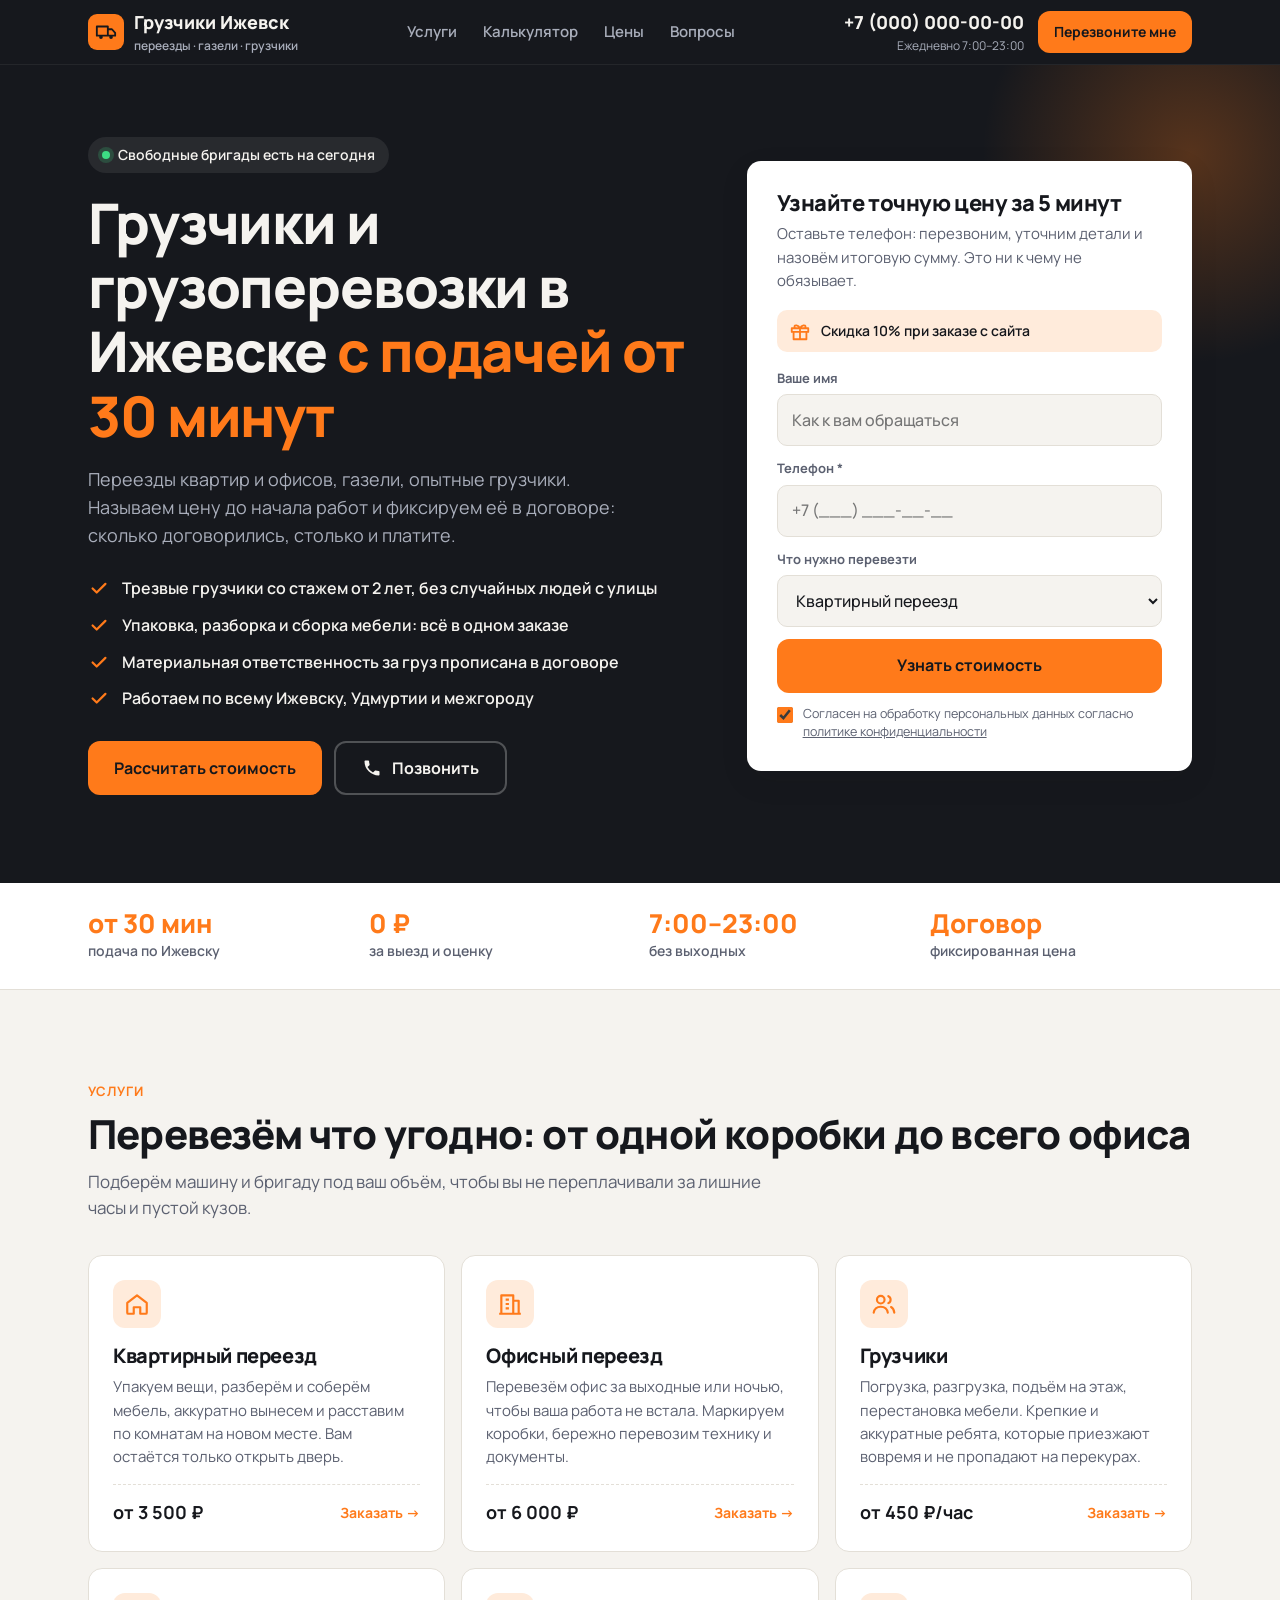
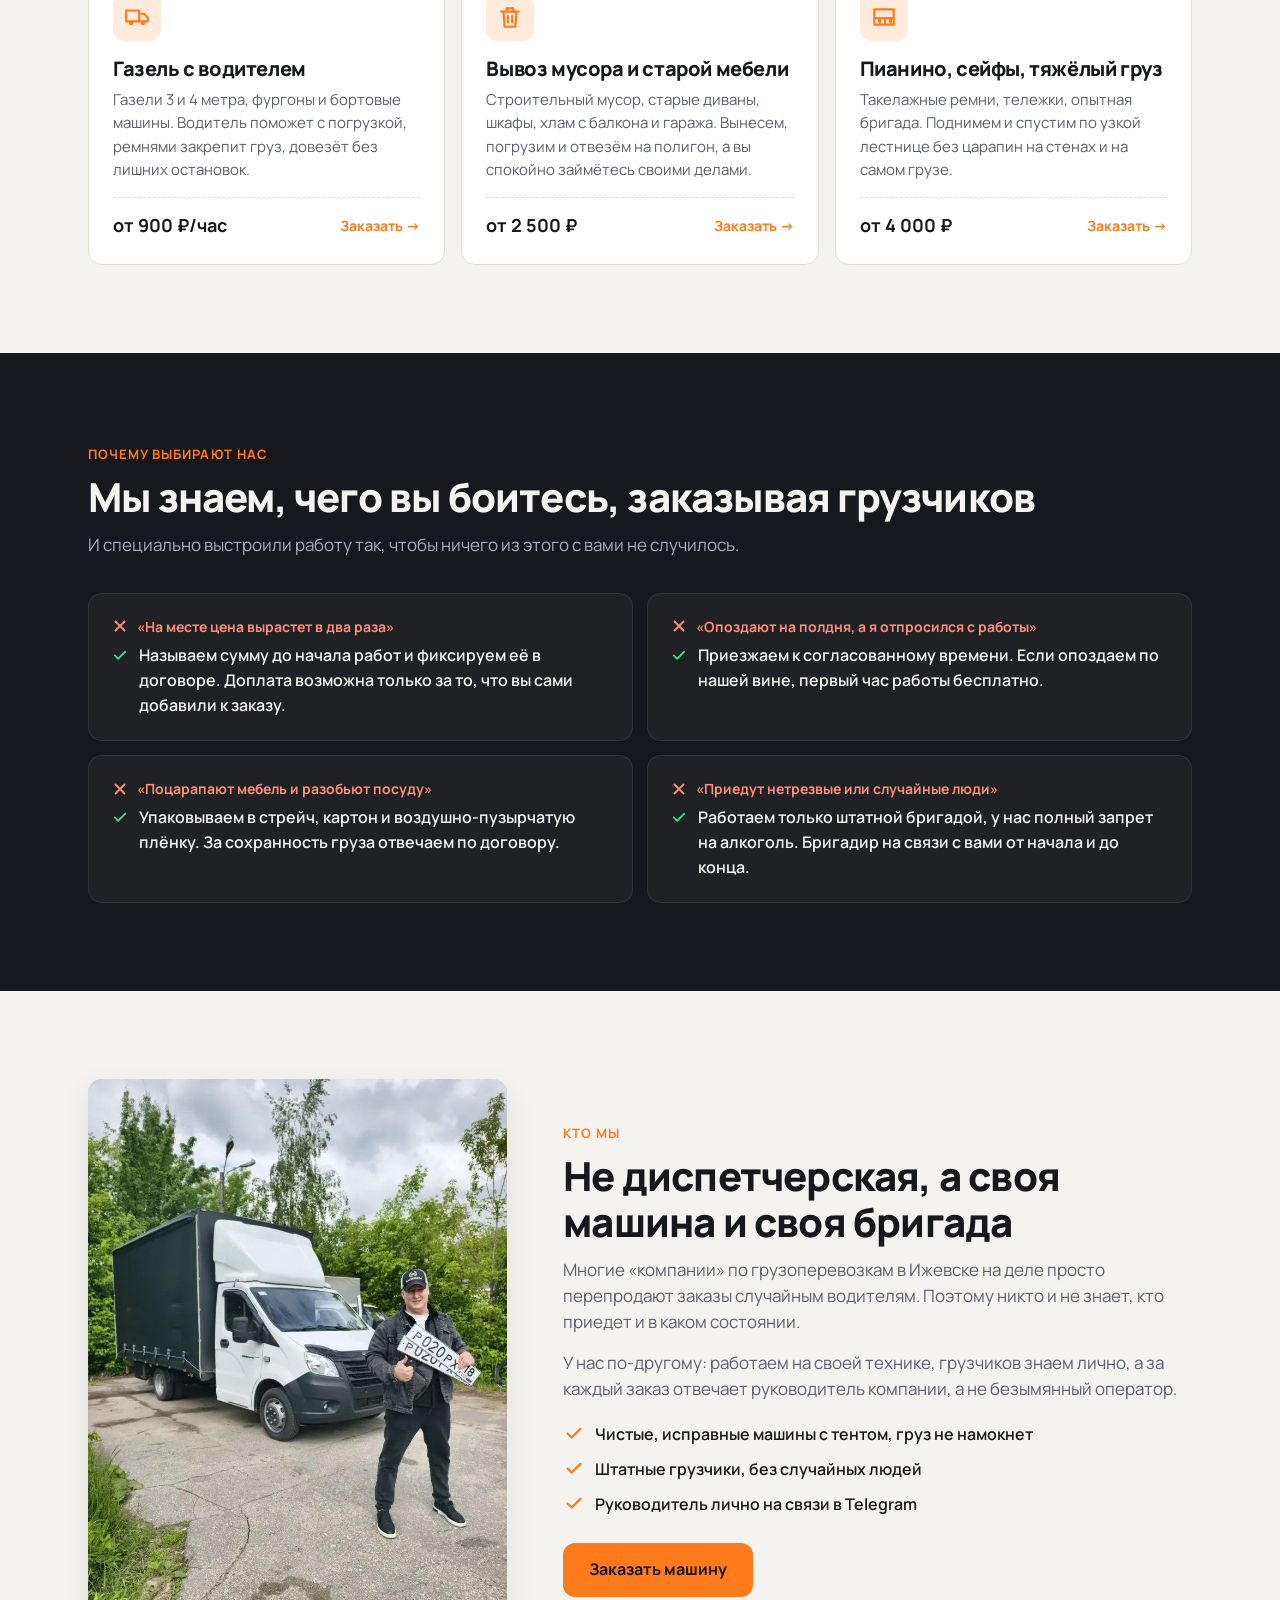
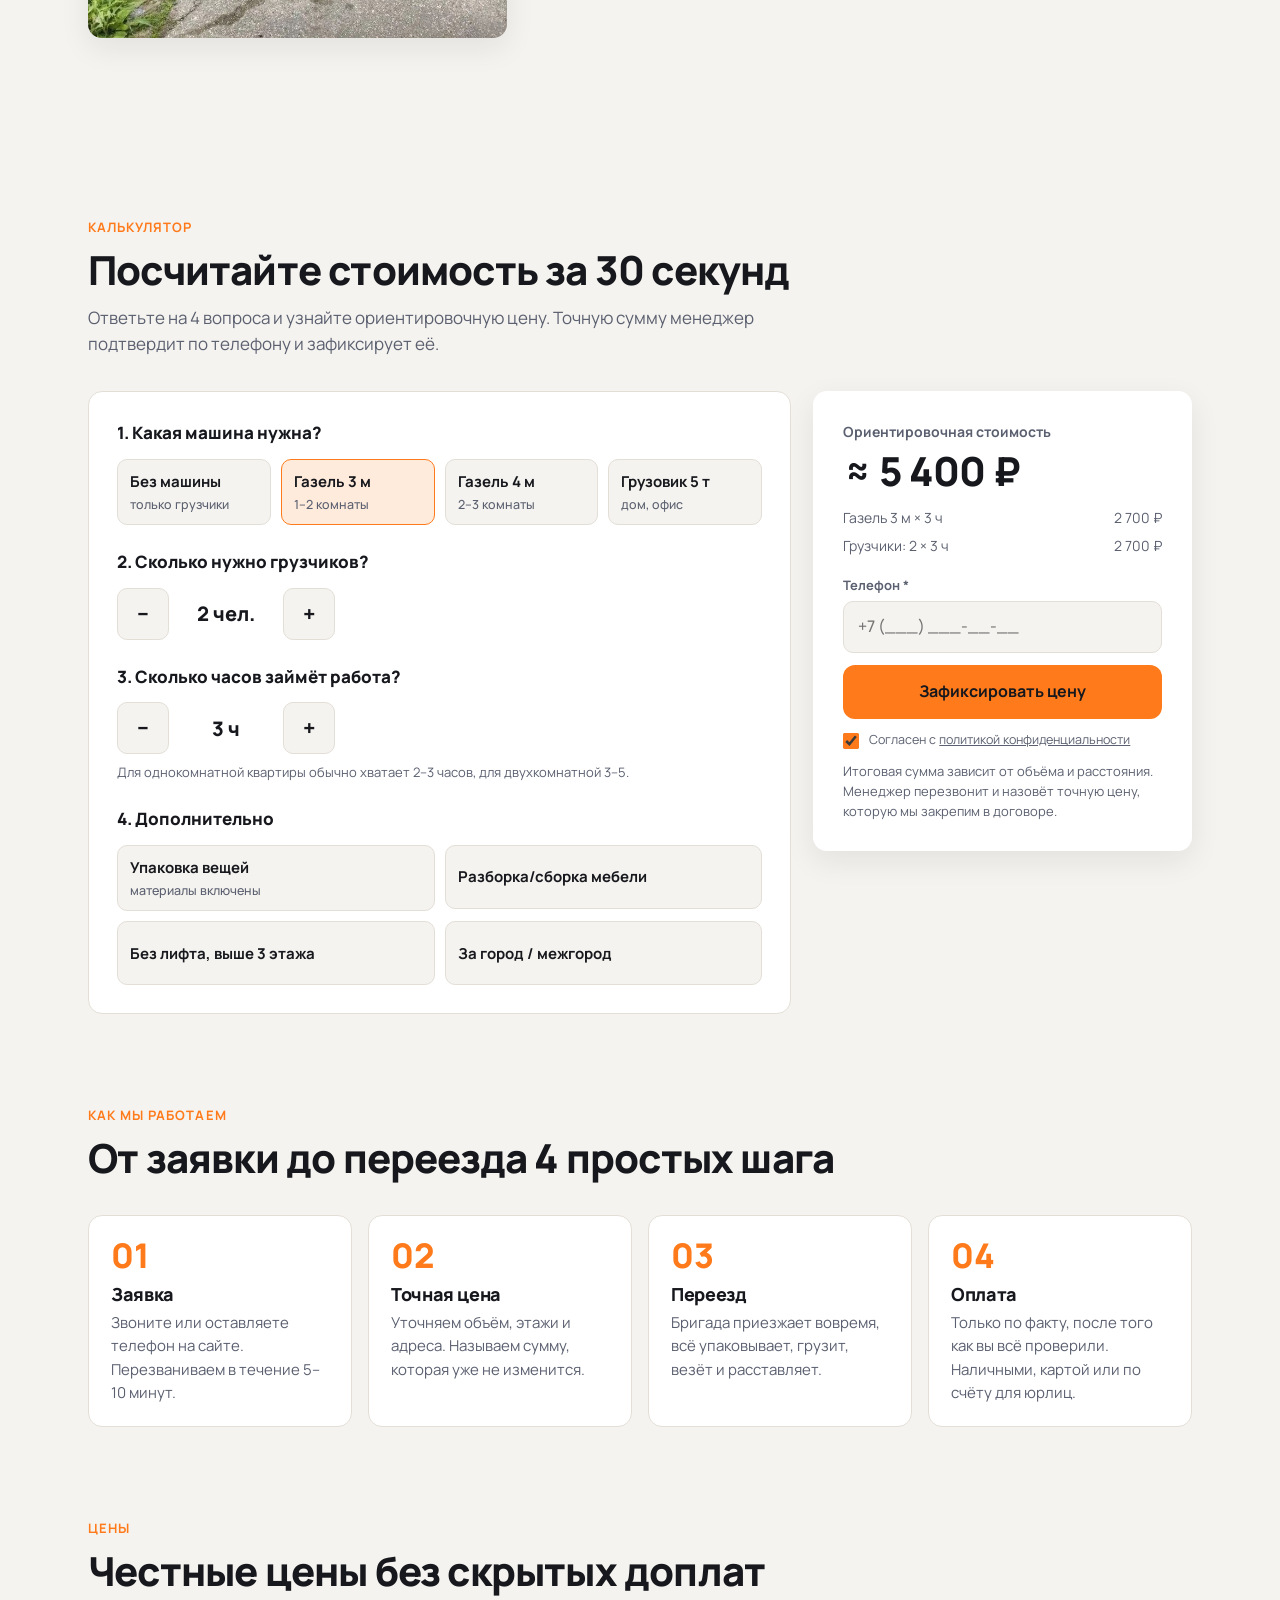
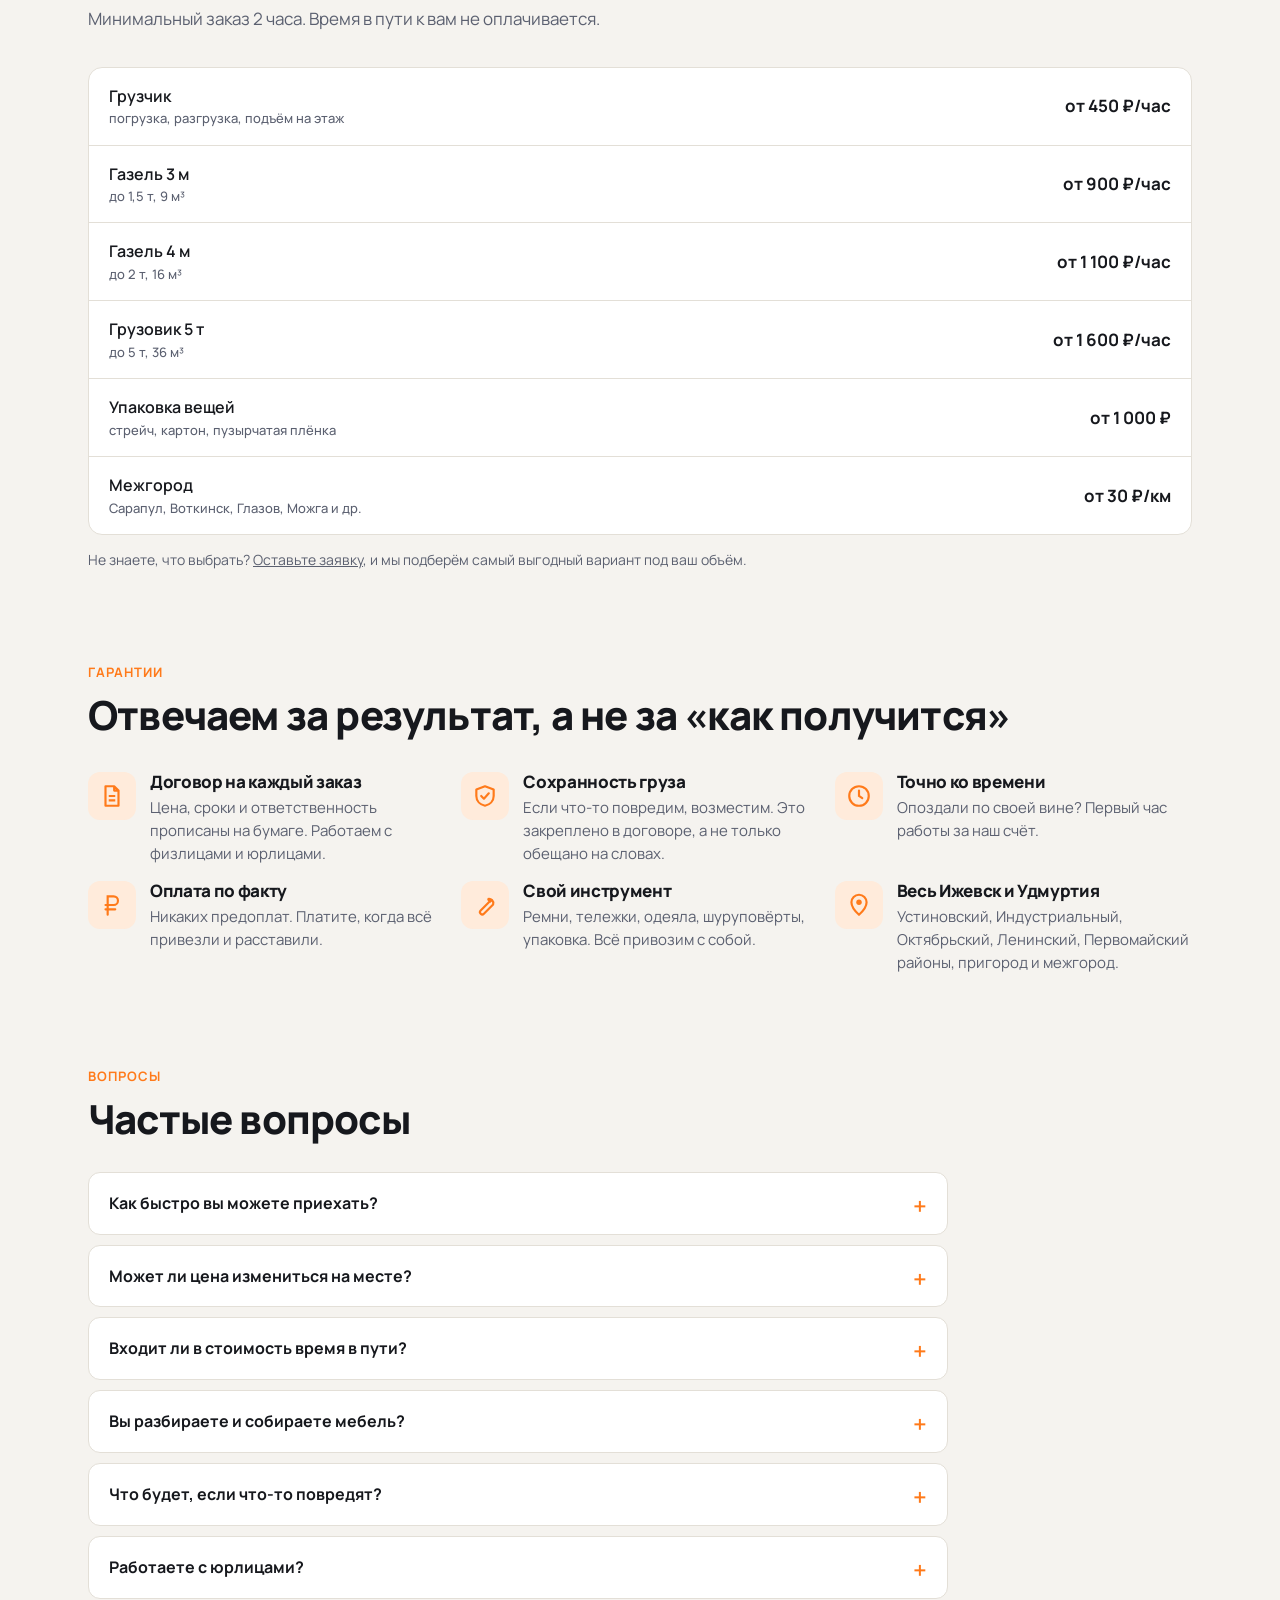
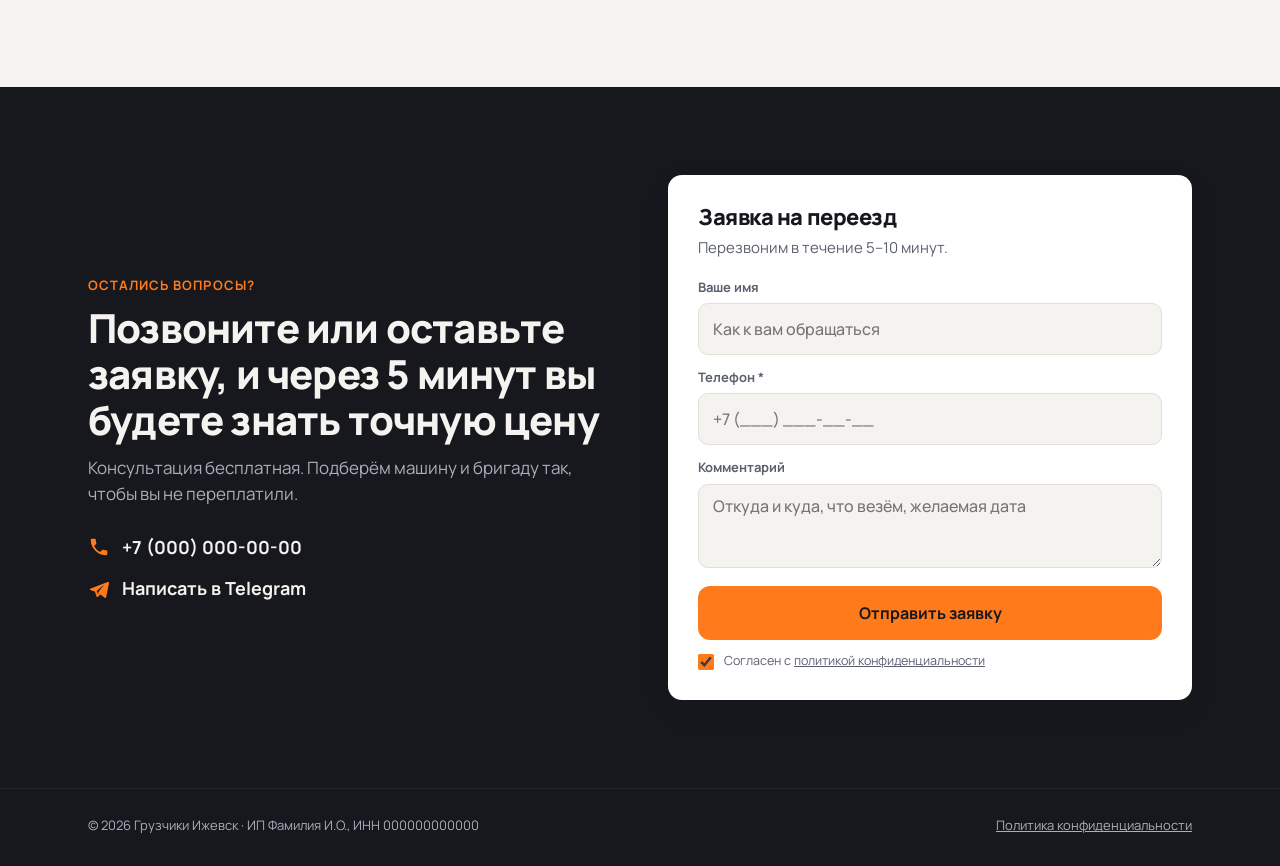
==== gruzchiki/index.html @ dc365e29 "Add About section with company photo Co-Authored-By: Claude Opus 5.5 <noreply@anthropic.com> Claude-" ====
<!DOCTYPE html>
<html lang="ru">
<head>
<meta charset="UTF-8">
<meta name="viewport" content="width=device-width, initial-scale=1, viewport-fit=cover">
<title>Грузчики и грузоперевозки в Ижевске — подача от 30 минут</title>
<meta name="description" content="Грузчики и грузоперевозки в Ижевске: квартирные и офисные переезды, газели, вывоз мусора, такелаж. Подача от 30 минут, фиксированная цена в договоре, без скрытых доплат. Рассчитайте стоимость онлайн.">
<meta name="theme-color" content="#16181D">
<meta property="og:title" content="Грузчики и грузоперевозки в Ижевске">
<meta property="og:description" content="Переезды, газели, грузчики. Подача от 30 минут, цена фиксируется до начала работ.">
<meta property="og:type" content="website">
<link rel="icon" href="data:image/svg+xml,%3Csvg xmlns='http://www.w3.org/2000/svg' viewBox='0 0 32 32'%3E%3Crect width='32' height='32' rx='7' fill='%23FF7A1A'/%3E%3Cpath d='M6 11h12v10H6zM18 14h5l3 4v3h-8z' fill='%2316181D'/%3E%3Ccircle cx='10' cy='22' r='2.5' fill='%23fff'/%3E%3Ccircle cx='22' cy='22' r='2.5' fill='%23fff'/%3E%3C/svg%3E">
<link rel="preconnect" href="https://fonts.googleapis.com">
<link rel="preconnect" href="https://fonts.gstatic.com" crossorigin>
<link href="https://fonts.googleapis.com/css2?family=Manrope:wght@400;500;600;700;800&display=swap" rel="stylesheet">
<style>
  :root{
    --bg:#F5F3EF;
    --surface:#FFFFFF;
    --ink:#16181D;
    --ink-soft:#5B6070;
    --line:#E3DFD7;
    --accent:#FF7A1A;
    --accent-hover:#F06A08;
    --accent-ink:#16181D;
    --accent-soft:#FFEBDB;
    --dark:#16181D;
    --dark-ink:#F5F3EF;
    --dark-soft:#A9AEBB;
    --ok:#1F9D55;
    --radius:14px;
    --shadow:0 10px 30px rgba(22,24,29,.08);
  }
  @media (prefers-color-scheme: dark){
    :root:not([data-theme="light"]){
      --bg:#111317;
      --surface:#1B1E24;
      --ink:#F1EFEA;
      --ink-soft:#A3A8B5;
      --line:#2C3038;
      --accent-soft:#3A2614;
      --dark:#0B0C0F;
      --shadow:0 10px 30px rgba(0,0,0,.35);
    }
  }
  :root[data-theme="dark"]{
    --bg:#111317;
    --surface:#1B1E24;
    --ink:#F1EFEA;
    --ink-soft:#A3A8B5;
    --line:#2C3038;
    --accent-soft:#3A2614;
    --dark:#0B0C0F;
    --shadow:0 10px 30px rgba(0,0,0,.35);
  }

  *{box-sizing:border-box;margin:0;padding:0}
  html{scroll-behavior:smooth;-webkit-text-size-adjust:100%}
  body{
    font-family:'Manrope',system-ui,-apple-system,'Segoe UI',Roboto,sans-serif;
    background:var(--bg);color:var(--ink);line-height:1.55;font-size:16px;
    padding-bottom:76px;
  }
  @media (min-width:900px){ body{padding-bottom:0} }
  a{color:inherit}
  img,svg{display:block}
  .wrap{max-width:1160px;margin:0 auto;padding:0 16px}
  @media (min-width:700px){ .wrap{padding:0 28px} }
  h1,h2,h3{line-height:1.15;letter-spacing:-.02em;font-weight:800}
  h2{font-size:clamp(26px,4.2vw,40px);margin-bottom:12px}
  .lead-text{color:var(--ink-soft);font-size:17px;max-width:680px}
  section{padding:64px 0}
  @media (min-width:900px){ section{padding:88px 0} }
  .eyebrow{display:inline-block;font-size:13px;font-weight:700;letter-spacing:.08em;text-transform:uppercase;color:var(--accent);margin-bottom:10px}

  /* Buttons */
  .btn{
    display:inline-flex;align-items:center;justify-content:center;gap:10px;
    min-height:54px;padding:0 26px;border-radius:12px;border:0;cursor:pointer;
    font-weight:700;font-size:16px;line-height:1.2;font-family:inherit;text-decoration:none;
    transition:background .15s, transform .1s;
  }
  .btn:active{transform:translateY(1px)}
  .btn-accent{background:var(--accent);color:var(--accent-ink)}
  .btn-accent:hover{background:var(--accent-hover)}
  .btn-ghost{background:transparent;color:inherit;border:2px solid currentColor}
  .btn-block{width:100%}
  .btn svg{width:20px;height:20px;flex:none}

  /* Header */
  header.top{
    position:sticky;top:0;z-index:40;background:var(--dark);color:var(--dark-ink);
    border-bottom:1px solid rgba(255,255,255,.06);
  }
  .top-in{display:flex;align-items:center;justify-content:space-between;gap:16px;height:64px}
  .logo{display:flex;align-items:center;gap:10px;font-weight:800;font-size:18px;text-decoration:none}
  .logo-mark{width:36px;height:36px;border-radius:9px;background:var(--accent);display:grid;place-items:center;flex:none}
  .logo-mark svg{width:22px;height:22px}
  .logo small{display:block;font-size:12px;font-weight:600;color:var(--dark-soft);letter-spacing:0}
  .top-nav{display:none;gap:26px;font-size:15px;font-weight:600}
  .top-nav a{text-decoration:none;color:var(--dark-soft)}
  .top-nav a:hover{color:var(--dark-ink)}
  .top-phone{display:flex;align-items:center;gap:14px}
  .top-phone a.tel{font-weight:800;font-size:18px;text-decoration:none;white-space:nowrap}
  .top-phone .hours{display:none;font-size:12px;color:var(--dark-soft)}
  .top-phone .btn{min-height:42px;padding:0 16px;font-size:14px;display:none}
  @media (min-width:700px){ .top-phone .hours{display:block} .top-phone .btn{display:inline-flex} }
  @media (min-width:1000px){ .top-nav{display:flex} }
  @media (max-width:420px){ .logo small{display:none} .top-phone a.tel{font-size:16px} }

  /* Hero */
  .hero{background:var(--dark);color:var(--dark-ink);padding:40px 0 56px;position:relative;overflow:hidden}
  .hero::after{
    content:"";position:absolute;right:-120px;top:-120px;width:420px;height:420px;border-radius:50%;
    background:radial-gradient(circle,rgba(255,122,26,.28),transparent 70%);pointer-events:none;
  }
  .hero-grid{display:grid;gap:36px;position:relative;z-index:1}
  @media (min-width:960px){ .hero-grid{grid-template-columns:1.15fr .85fr;align-items:center;gap:56px} .hero{padding:72px 0 88px} }
  .badge{display:inline-flex;align-items:center;gap:8px;background:rgba(255,255,255,.08);border-radius:99px;padding:7px 14px;font-size:14px;font-weight:600;margin-bottom:18px}
  .badge i{width:8px;height:8px;border-radius:50%;background:#3DDC84;box-shadow:0 0 0 4px rgba(61,220,132,.2)}
  .hero h1{font-size:clamp(32px,5.6vw,56px);margin-bottom:18px}
  .hero h1 em{font-style:normal;color:var(--accent)}
  .hero p.sub{font-size:18px;color:var(--dark-soft);max-width:560px;margin-bottom:26px}
  .hero-points{list-style:none;display:grid;gap:12px;margin-bottom:30px}
  .hero-points li{display:flex;gap:12px;align-items:flex-start;font-weight:600}
  .hero-points svg{width:22px;height:22px;flex:none;color:var(--accent);margin-top:1px}
  .hero-cta{display:flex;flex-wrap:wrap;gap:12px}
  .hero-cta .btn-ghost{color:var(--dark-ink);border-color:rgba(255,255,255,.25)}
  .hero-cta .btn-ghost:hover{border-color:var(--dark-ink)}

  /* Form card */
  .card{background:var(--surface);color:var(--ink);border-radius:var(--radius);box-shadow:var(--shadow);padding:24px}
  @media (min-width:700px){ .card{padding:30px} }
  .card h3{font-size:22px;margin-bottom:6px}
  .card .muted{color:var(--ink-soft);font-size:15px;margin-bottom:18px}
  .field{display:block;margin-bottom:12px}
  .field span{display:block;font-size:13px;font-weight:700;margin-bottom:6px;color:var(--ink-soft)}
  .field input,.field select,.field textarea{
    width:100%;min-height:52px;padding:12px 14px;border-radius:10px;border:1.5px solid var(--line);
    background:var(--bg);color:var(--ink);font-weight:500;font-size:16px;line-height:1.2;font-family:inherit;
  }
  .field textarea{min-height:84px;resize:vertical}
  .field input:focus,.field select:focus,.field textarea:focus{outline:none;border-color:var(--accent)}
  .field input.invalid{border-color:#D8412F}
  .consent{display:flex;gap:10px;align-items:flex-start;font-size:12.5px;color:var(--ink-soft);margin:12px 0 0;line-height:1.45}
  .consent input{margin-top:2px;width:16px;height:16px;flex:none;accent-color:var(--accent)}
  .form-ok{display:none;text-align:center;padding:18px 4px}
  .form-ok svg{width:56px;height:56px;color:var(--ok);margin:0 auto 12px}
  .form-ok h3{margin-bottom:6px}
  .form-err{display:none;color:#D8412F;font-size:14px;margin-top:10px}
  form.sent .form-body{display:none}
  form.sent .form-ok{display:block}
  .gift{display:flex;gap:10px;align-items:center;background:var(--accent-soft);border-radius:10px;padding:10px 12px;font-size:14px;font-weight:600;margin-bottom:16px}
  .gift svg{width:22px;height:22px;flex:none;color:var(--accent)}

  /* Trust strip */
  .trust{background:var(--surface);border-bottom:1px solid var(--line);padding:26px 0}
  .trust-grid{display:grid;grid-template-columns:repeat(2,1fr);gap:18px}
  @media (min-width:800px){ .trust-grid{grid-template-columns:repeat(4,1fr)} }
  .trust b{display:block;font-size:26px;font-weight:800;color:var(--accent);line-height:1.1}
  .trust span{font-size:14px;color:var(--ink-soft);font-weight:600}

  /* Services */
  .grid{display:grid;gap:16px;margin-top:34px}
  @media (min-width:640px){ .grid{grid-template-columns:repeat(2,1fr)} }
  @media (min-width:1000px){ .grid.g3{grid-template-columns:repeat(3,1fr)} }
  .svc{background:var(--surface);border:1px solid var(--line);border-radius:var(--radius);padding:24px;display:flex;flex-direction:column}
  .svc-ico{width:48px;height:48px;border-radius:12px;background:var(--accent-soft);color:var(--accent);display:grid;place-items:center;margin-bottom:16px}
  .svc-ico svg{width:26px;height:26px}
  .svc h3{font-size:20px;margin-bottom:8px}
  .svc p{color:var(--ink-soft);font-size:15px;flex:1}
  .svc .price{margin-top:16px;display:flex;align-items:center;justify-content:space-between;gap:12px;border-top:1px dashed var(--line);padding-top:14px}
  .svc .price b{font-size:18px}
  .svc .price a{font-weight:700;font-size:14px;color:var(--accent);text-decoration:none;white-space:nowrap}

  /* Pain / solution */
  .dark-sec{background:var(--dark);color:var(--dark-ink)}
  .dark-sec .lead-text{color:var(--dark-soft)}
  .pains{display:grid;gap:14px;margin-top:34px}
  @media (min-width:800px){ .pains{grid-template-columns:repeat(2,1fr)} }
  .pain{background:rgba(255,255,255,.04);border:1px solid rgba(255,255,255,.08);border-radius:var(--radius);padding:22px}
  .pain .no{color:#FF8C7A;font-size:14px;font-weight:700;margin-bottom:6px;display:flex;gap:8px;align-items:center}
  .pain .yes{font-weight:600;display:flex;gap:10px;align-items:flex-start}
  .pain .yes svg,.pain .no svg{width:18px;height:18px;flex:none}
  .pain .yes svg{color:#3DDC84;margin-top:3px}

  /* About */
  .about{display:grid;gap:28px;align-items:center}
  @media (min-width:860px){ .about{grid-template-columns:.8fr 1.2fr;gap:56px} }
  .about-photo{border-radius:var(--radius);overflow:hidden;box-shadow:var(--shadow);aspect-ratio:3/4;max-height:620px;background:var(--line)}
  .about-photo img{width:100%;height:100%;object-fit:cover;object-position:center 60%}
  .about p{color:var(--ink-soft);margin-bottom:14px;font-size:17px}
  .about ul{list-style:none;display:grid;gap:10px;margin:20px 0 26px}
  .about li{display:flex;gap:10px;font-weight:600}
  .about li svg{width:22px;height:22px;flex:none;color:var(--accent)}

  /* Calculator */
  .calc{display:grid;gap:22px;margin-top:34px}
  @media (min-width:960px){ .calc{grid-template-columns:1.3fr .7fr;align-items:start} }
  .calc-box{background:var(--surface);border:1px solid var(--line);border-radius:var(--radius);padding:22px}
  @media (min-width:700px){ .calc-box{padding:28px} }
  .q{margin-bottom:24px}
  .q:last-child{margin-bottom:0}
  .q-title{font-weight:800;margin-bottom:12px;font-size:17px}
  .opts{display:grid;grid-template-columns:repeat(2,1fr);gap:10px}
  @media (min-width:640px){ .opts.o4{grid-template-columns:repeat(4,1fr)} }
  .opt{position:relative}
  .opt input{position:absolute;opacity:0;pointer-events:none}
  .opt label{
    display:flex;flex-direction:column;gap:2px;min-height:64px;justify-content:center;
    border:1.5px solid var(--line);border-radius:10px;padding:10px 12px;cursor:pointer;background:var(--bg);
    font-weight:700;font-size:15px;transition:border-color .12s, background .12s;
  }
  .opt label small{font-weight:500;color:var(--ink-soft);font-size:12.5px}
  .opt input:checked + label{border-color:var(--accent);background:var(--accent-soft)}
  .opt input:focus-visible + label{outline:2px solid var(--accent);outline-offset:2px}
  .stepper{display:flex;align-items:center;gap:12px}
  .stepper button{width:52px;height:52px;border-radius:10px;border:1.5px solid var(--line);background:var(--bg);color:var(--ink);font-weight:800;font-size:22px;line-height:1.2;font-family:inherit;cursor:pointer}
  .stepper output{min-width:90px;text-align:center;font-weight:800;font-size:20px}
  .calc-res{position:sticky;top:84px}
  .calc-res .total{font-size:40px;font-weight:800;letter-spacing:-.02em;line-height:1.1;margin:6px 0 4px}
  .calc-res .breakdown{list-style:none;font-size:14px;color:var(--ink-soft);margin:14px 0 18px;display:grid;gap:6px}
  .calc-res .breakdown li{display:flex;justify-content:space-between;gap:10px}
  .calc-res .note{font-size:13px;color:var(--ink-soft);margin-top:12px}

  /* Steps */
  .steps{display:grid;gap:16px;margin-top:34px;counter-reset:s}
  @media (min-width:800px){ .steps{grid-template-columns:repeat(4,1fr)} }
  .step{background:var(--surface);border:1px solid var(--line);border-radius:var(--radius);padding:22px;counter-increment:s}
  .step::before{content:counter(s,decimal-leading-zero);display:block;font-size:34px;font-weight:800;color:var(--accent);line-height:1;margin-bottom:12px}
  .step h3{font-size:18px;margin-bottom:6px}
  .step p{font-size:15px;color:var(--ink-soft)}

  /* Prices */
  .ptable{margin-top:34px;background:var(--surface);border:1px solid var(--line);border-radius:var(--radius);overflow:hidden}
  .prow{display:flex;justify-content:space-between;align-items:center;gap:16px;padding:16px 20px;border-bottom:1px solid var(--line)}
  .prow:last-child{border-bottom:0}
  .prow div{font-weight:600}
  .prow div small{display:block;color:var(--ink-soft);font-weight:500;font-size:13px}
  .prow b{white-space:nowrap;font-size:17px}
  .price-note{margin-top:14px;font-size:14px;color:var(--ink-soft)}

  /* Guarantees */
  .guar{display:grid;gap:16px;margin-top:34px}
  @media (min-width:700px){ .guar{grid-template-columns:repeat(2,1fr)} }
  @media (min-width:1000px){ .guar{grid-template-columns:repeat(3,1fr)} }
  .g{display:flex;gap:14px;align-items:flex-start}
  .g .svc-ico{margin:0;flex:none}
  .g h3{font-size:17px;margin-bottom:4px}
  .g p{font-size:15px;color:var(--ink-soft)}

  /* FAQ */
  .faq{margin-top:30px;display:grid;gap:10px;max-width:860px}
  details{background:var(--surface);border:1px solid var(--line);border-radius:12px;padding:0 20px}
  summary{cursor:pointer;list-style:none;font-weight:700;padding:18px 30px 18px 0;position:relative}
  summary::-webkit-details-marker{display:none}
  summary::after{content:"+";position:absolute;right:0;top:14px;font-size:24px;color:var(--accent);font-weight:600}
  details[open] summary::after{content:"–"}
  details p{padding:0 0 18px;color:var(--ink-soft)}

  /* Final CTA */
  .final{background:var(--dark);color:var(--dark-ink)}
  .final-grid{display:grid;gap:32px}
  @media (min-width:960px){ .final-grid{grid-template-columns:1fr 1fr;align-items:center;gap:56px} }
  .final .lead-text{color:var(--dark-soft)}
  .contacts{margin-top:26px;display:grid;gap:14px}
  .contacts a{display:flex;align-items:center;gap:12px;font-weight:700;text-decoration:none;font-size:18px}
  .contacts svg{width:22px;height:22px;color:var(--accent)}

  footer{background:var(--dark);color:var(--dark-soft);font-size:13px;padding:26px 0 30px;border-top:1px solid rgba(255,255,255,.07)}
  footer .wrap{display:flex;flex-wrap:wrap;gap:10px 24px;justify-content:space-between}
  footer a{color:var(--dark-soft)}

  /* Mobile sticky bar */
  .mbar{
    position:fixed;left:0;right:0;bottom:0;z-index:50;display:grid;grid-template-columns:1fr 1fr 1.3fr;gap:8px;
    padding:10px 12px calc(10px + env(safe-area-inset-bottom,0px));background:var(--dark);border-top:1px solid rgba(255,255,255,.08);
  }
  .mbar a,.mbar button{min-height:50px;border-radius:10px;font-weight:700;font-size:14px;line-height:1.2;font-family:inherit;display:flex;align-items:center;justify-content:center;gap:6px;text-decoration:none;border:0;cursor:pointer}
  .mbar .m-call{background:#2A2D35;color:#fff}
  .mbar .m-msg{background:#2A2D35;color:#fff}
  .mbar .m-lead{background:var(--accent);color:var(--accent-ink)}
  .mbar svg{width:18px;height:18px}
  @media (min-width:900px){ .mbar{display:none} }

  /* Modal */
  .modal{position:fixed;inset:0;z-index:60;background:rgba(10,11,14,.7);display:none;align-items:flex-end;justify-content:center;padding:0}
  .modal.open{display:flex}
  .modal .card{width:100%;max-width:460px;border-radius:18px 18px 0 0;max-height:92vh;overflow:auto;position:relative;padding-bottom:calc(24px + env(safe-area-inset-bottom,0px))}
  @media (min-width:600px){ .modal{align-items:center;padding:16px} .modal .card{border-radius:18px} }
  .modal-x{position:absolute;right:10px;top:10px;width:40px;height:40px;border-radius:50%;border:0;background:var(--bg);color:var(--ink);font-size:22px;cursor:pointer}

  .sr{position:absolute;width:1px;height:1px;overflow:hidden;clip:rect(0 0 0 0)}
</style>
</head>
<body>

<svg width="0" height="0" style="position:absolute" aria-hidden="true">
  <symbol id="i-check" viewBox="0 0 24 24"><path fill="none" stroke="currentColor" stroke-width="2.4" stroke-linecap="round" stroke-linejoin="round" d="M5 12.5l4.5 4.5L19 7.5"/></symbol>
  <symbol id="i-x" viewBox="0 0 24 24"><path fill="none" stroke="currentColor" stroke-width="2.4" stroke-linecap="round" d="M6 6l12 12M18 6L6 18"/></symbol>
  <symbol id="i-phone" viewBox="0 0 24 24"><path fill="currentColor" d="M6.6 10.8a15.1 15.1 0 006.6 6.6l2.2-2.2c.3-.3.7-.4 1-.2 1.1.4 2.3.6 3.6.6.6 0 1 .4 1 1V20c0 .6-.4 1-1 1A17 17 0 013 4c0-.6.4-1 1-1h3.5c.6 0 1 .4 1 1 0 1.3.2 2.5.6 3.6.1.3 0 .7-.2 1l-2.3 2.2z"/></symbol>
  <symbol id="i-truck" viewBox="0 0 24 24"><path fill="none" stroke="currentColor" stroke-width="2" stroke-linejoin="round" d="M2 6h12v10H2zM14 9h4.5L22 13v3h-8z"/><circle cx="6.5" cy="17.5" r="2" fill="currentColor"/><circle cx="17.5" cy="17.5" r="2" fill="currentColor"/></symbol>
  <symbol id="i-box" viewBox="0 0 24 24"><path fill="none" stroke="currentColor" stroke-width="2" stroke-linejoin="round" d="M3 7.5L12 3l9 4.5v9L12 21l-9-4.5zM3 7.5l9 4.5 9-4.5M12 12v9"/></symbol>
  <symbol id="i-home" viewBox="0 0 24 24"><path fill="none" stroke="currentColor" stroke-width="2" stroke-linejoin="round" d="M3 11l9-7 9 7v9a1 1 0 01-1 1h-5v-6H9v6H4a1 1 0 01-1-1z"/></symbol>
  <symbol id="i-office" viewBox="0 0 24 24"><path fill="none" stroke="currentColor" stroke-width="2" stroke-linejoin="round" d="M4 21V4h11v17M15 9h5v12M2 21h20M8 8h3M8 12h3M8 16h3"/></symbol>
  <symbol id="i-people" viewBox="0 0 24 24"><circle cx="9" cy="8" r="3.5" fill="none" stroke="currentColor" stroke-width="2"/><path fill="none" stroke="currentColor" stroke-width="2" stroke-linecap="round" d="M2.5 20c.6-3.6 3.2-5.5 6.5-5.5s5.9 1.9 6.5 5.5M16 4.8a3.5 3.5 0 010 6.4M18.5 14.8c1.7.8 2.7 2.5 3 5.2"/></symbol>
  <symbol id="i-trash" viewBox="0 0 24 24"><path fill="none" stroke="currentColor" stroke-width="2" stroke-linecap="round" stroke-linejoin="round" d="M4 7h16M9 7V4h6v3M6 7l1 14h10l1-14M10 11v6M14 11v6"/></symbol>
  <symbol id="i-piano" viewBox="0 0 24 24"><path fill="none" stroke="currentColor" stroke-width="2" stroke-linejoin="round" d="M3 5h18v14H3zM3 13h18M8 13v6M13 13v6M18 13v6"/><path fill="currentColor" d="M6.5 13h3v3.5h-3zM16.5 13h3v3.5h-3z"/></symbol>
  <symbol id="i-shield" viewBox="0 0 24 24"><path fill="none" stroke="currentColor" stroke-width="2" stroke-linejoin="round" d="M12 3l8 3v6c0 4.5-3.4 8-8 9-4.6-1-8-4.5-8-9V6z"/><path fill="none" stroke="currentColor" stroke-width="2" stroke-linecap="round" stroke-linejoin="round" d="M8.5 12l2.5 2.5 4.5-5"/></symbol>
  <symbol id="i-clock" viewBox="0 0 24 24"><circle cx="12" cy="12" r="9" fill="none" stroke="currentColor" stroke-width="2"/><path fill="none" stroke="currentColor" stroke-width="2" stroke-linecap="round" d="M12 7v5l3 2"/></symbol>
  <symbol id="i-doc" viewBox="0 0 24 24"><path fill="none" stroke="currentColor" stroke-width="2" stroke-linejoin="round" d="M6 3h8l4 4v14H6zM14 3v4h4M9 12h6M9 16h6"/></symbol>
  <symbol id="i-ruble" viewBox="0 0 24 24"><path fill="none" stroke="currentColor" stroke-width="2" stroke-linecap="round" d="M8 21V4h5.5a4 4 0 010 8H6M6 16h9"/></symbol>
  <symbol id="i-tool" viewBox="0 0 24 24"><path fill="none" stroke="currentColor" stroke-width="2" stroke-linejoin="round" d="M14.5 6.5a4 4 0 015 5L11 20a2.1 2.1 0 01-3-3l8.5-8.5M14.5 6.5l3 3"/></symbol>
  <symbol id="i-gift" viewBox="0 0 24 24"><path fill="none" stroke="currentColor" stroke-width="2" stroke-linejoin="round" d="M3 9h18v4H3zM5 13h14v8H5zM12 9v12M12 9c-2-4-6-4-6-1.5S10 9 12 9zm0 0c2-4 6-4 6-1.5S14 9 12 9z"/></symbol>
  <symbol id="i-chat" viewBox="0 0 24 24"><path fill="none" stroke="currentColor" stroke-width="2" stroke-linejoin="round" d="M4 5h16v11H9l-5 4z"/></symbol>
  <symbol id="i-tg" viewBox="0 0 24 24"><path fill="currentColor" d="M21.5 4.3L2.9 11.5c-1 .4-1 1.5 0 1.8l4.6 1.4 1.8 5.4c.2.7 1.1.9 1.6.4l2.6-2.4 4.7 3.5c.6.4 1.4.1 1.6-.6l3.1-15.2c.2-.9-.6-1.6-1.4-1.3zM9.6 14.3l8-6.9-6.3 7.9-.3 2.9z"/></symbol>
  <symbol id="i-pin" viewBox="0 0 24 24"><path fill="none" stroke="currentColor" stroke-width="2" stroke-linejoin="round" d="M12 21s-7-6.2-7-11.5a7 7 0 0114 0C19 14.8 12 21 12 21z"/><circle cx="12" cy="9.5" r="2.5" fill="currentColor"/></symbol>
</svg>

<header class="top">
  <div class="wrap top-in">
    <a class="logo" href="#top" aria-label="На главную">
      <span class="logo-mark"><svg style="color:#16181D"><use href="#i-truck"/></svg></span>
      <span><span data-cfg="brand">Грузчики Ижевск</span><small>переезды · газели · грузчики</small></span>
    </a>
    <nav class="top-nav" aria-label="Разделы">
      <a href="#services">Услуги</a>
      <a href="#calc">Калькулятор</a>
      <a href="#prices">Цены</a>
      <a href="#faq">Вопросы</a>
    </nav>
    <div class="top-phone">
      <div style="text-align:right">
        <a class="tel js-tel" href="tel:+70000000000" data-goal="phone_click"><span data-cfg="phone">+7 (000) 000-00-00</span></a>
        <div class="hours" data-cfg="hours">Ежедневно 7:00–23:00</div>
      </div>
      <button class="btn btn-accent js-open" data-src="Шапка: заказать звонок" type="button">Перезвоните мне</button>
    </div>
  </div>
</header>

<main id="top">

<!-- ============================== HERO ============================== -->
<section class="hero">
  <div class="wrap hero-grid">
    <div>
      <div class="badge"><i></i> Свободные бригады есть на сегодня</div>
      <h1>Грузчики и грузоперевозки в Ижевске <em>с подачей от 30&nbsp;минут</em></h1>
      <p class="sub">Переезды квартир и офисов, газели, опытные грузчики. Называем цену до начала работ и фиксируем её в договоре: сколько договорились, столько и платите.</p>
      <ul class="hero-points">
        <li><svg><use href="#i-check"/></svg> Трезвые грузчики со стажем от 2 лет, без случайных людей с улицы</li>
        <li><svg><use href="#i-check"/></svg> Упаковка, разборка и сборка мебели: всё в одном заказе</li>
        <li><svg><use href="#i-check"/></svg> Материальная ответственность за груз прописана в договоре</li>
        <li><svg><use href="#i-check"/></svg> Работаем по всему Ижевску, Удмуртии и межгороду</li>
      </ul>
      <div class="hero-cta">
        <a class="btn btn-accent" href="#calc">Рассчитать стоимость</a>
        <a class="btn btn-ghost js-tel" href="tel:+70000000000" data-goal="phone_click"><svg><use href="#i-phone"/></svg> Позвонить</a>
      </div>
    </div>

    <form class="card js-lead" data-src="Первый экран" novalidate>
      <div class="form-body">
        <h3>Узнайте точную цену за 5 минут</h3>
        <p class="muted">Оставьте телефон: перезвоним, уточним детали и назовём итоговую сумму. Это ни к чему не обязывает.</p>
        <div class="gift"><svg><use href="#i-gift"/></svg> <span data-cfg="offer">Скидка 10% при заказе с сайта</span></div>
        <label class="field"><span>Ваше имя</span><input name="name" autocomplete="given-name" placeholder="Как к вам обращаться"></label>
        <label class="field"><span>Телефон *</span><input name="phone" type="tel" inputmode="tel" autocomplete="tel" placeholder="+7 (___) ___-__-__" required></label>
        <label class="field"><span>Что нужно перевезти</span>
          <select name="service">
            <option>Квартирный переезд</option>
            <option>Офисный переезд</option>
            <option>Только грузчики</option>
            <option>Газель с водителем</option>
            <option>Вывоз мусора / мебели</option>
            <option>Пианино, сейф, тяжёлый груз</option>
            <option>Другое</option>
          </select>
        </label>
        <button class="btn btn-accent btn-block" type="submit">Узнать стоимость</button>
        <label class="consent"><input type="checkbox" name="consent" checked required> <span>Согласен на обработку персональных данных согласно <a href="privacy.html" target="_blank">политике конфиденциальности</a></span></label>
        <div class="form-err" role="alert"></div>
      </div>
      <div class="form-ok" role="status">
        <svg><use href="#i-check"/></svg>
        <h3>Заявка принята!</h3>
        <p class="muted">Перезвоним в течение 5–10 минут. Если срочно, звоните: <a class="js-tel" href="tel:+70000000000" data-goal="phone_click"><b data-cfg="phone">+7 (000) 000-00-00</b></a></p>
      </div>
    </form>
  </div>
</section>

<!-- ============================== TRUST ============================== -->
<div class="trust">
  <div class="wrap trust-grid">
    <div><b>от 30 мин</b><span>подача по Ижевску</span></div>
    <div><b>0 ₽</b><span>за выезд и оценку</span></div>
    <div><b>7:00–23:00</b><span>без выходных</span></div>
    <div><b>Договор</b><span>фиксированная цена</span></div>
  </div>
</div>

<!-- ============================== SERVICES ============================== -->
<section id="services">
  <div class="wrap">
    <span class="eyebrow">Услуги</span>
    <h2>Перевезём что угодно: от одной коробки до всего офиса</h2>
    <p class="lead-text">Подберём машину и бригаду под ваш объём, чтобы вы не переплачивали за лишние часы и пустой кузов.</p>

    <div class="grid g3">
      <article class="svc">
        <div class="svc-ico"><svg><use href="#i-home"/></svg></div>
        <h3>Квартирный переезд</h3>
        <p>Упакуем вещи, разберём и соберём мебель, аккуратно вынесем и расставим по комнатам на новом месте. Вам остаётся только открыть дверь.</p>
        <div class="price"><b>от <span data-price="move">3 500</span> ₽</b><a href="#" class="js-open" data-src="Услуга: квартирный переезд">Заказать →</a></div>
      </article>
      <article class="svc">
        <div class="svc-ico"><svg><use href="#i-office"/></svg></div>
        <h3>Офисный переезд</h3>
        <p>Перевезём офис за выходные или ночью, чтобы ваша работа не встала. Маркируем коробки, бережно перевозим технику и документы.</p>
        <div class="price"><b>от <span data-price="office">6 000</span> ₽</b><a href="#" class="js-open" data-src="Услуга: офисный переезд">Заказать →</a></div>
      </article>
      <article class="svc">
        <div class="svc-ico"><svg><use href="#i-people"/></svg></div>
        <h3>Грузчики</h3>
        <p>Погрузка, разгрузка, подъём на этаж, перестановка мебели. Крепкие и аккуратные ребята, которые приезжают вовремя и не пропадают на перекурах.</p>
        <div class="price"><b>от <span data-price="loader">450</span> ₽/час</b><a href="#" class="js-open" data-src="Услуга: грузчики">Заказать →</a></div>
      </article>
      <article class="svc">
        <div class="svc-ico"><svg><use href="#i-truck"/></svg></div>
        <h3>Газель с водителем</h3>
        <p>Газели 3 и 4 метра, фургоны и бортовые машины. Водитель поможет с погрузкой, ремнями закрепит груз, довезёт без лишних остановок.</p>
        <div class="price"><b>от <span data-price="gazel">900</span> ₽/час</b><a href="#" class="js-open" data-src="Услуга: газель">Заказать →</a></div>
      </article>
      <article class="svc">
        <div class="svc-ico"><svg><use href="#i-trash"/></svg></div>
        <h3>Вывоз мусора и старой мебели</h3>
        <p>Строительный мусор, старые диваны, шкафы, хлам с балкона и гаража. Вынесем, погрузим и отвезём на полигон, а вы спокойно займётесь своими делами.</p>
        <div class="price"><b>от <span data-price="trash">2 500</span> ₽</b><a href="#" class="js-open" data-src="Услуга: вывоз мусора">Заказать →</a></div>
      </article>
      <article class="svc">
        <div class="svc-ico"><svg><use href="#i-piano"/></svg></div>
        <h3>Пианино, сейфы, тяжёлый груз</h3>
        <p>Такелажные ремни, тележки, опытная бригада. Поднимем и спустим по узкой лестнице без царапин на стенах и на самом грузе.</p>
        <div class="price"><b>от <span data-price="heavy">4 000</span> ₽</b><a href="#" class="js-open" data-src="Услуга: такелаж">Заказать →</a></div>
      </article>
    </div>
  </div>
</section>

<!-- ============================== PAINS ============================== -->
<section class="dark-sec">
  <div class="wrap">
    <span class="eyebrow">Почему выбирают нас</span>
    <h2>Мы знаем, чего вы боитесь, заказывая грузчиков</h2>
    <p class="lead-text">И специально выстроили работу так, чтобы ничего из этого с вами не случилось.</p>
    <div class="pains">
      <div class="pain">
        <div class="no"><svg><use href="#i-x"/></svg> «На месте цена вырастет в два раза»</div>
        <div class="yes"><svg><use href="#i-check"/></svg> Называем сумму до начала работ и фиксируем её в договоре. Доплата возможна только за то, что вы сами добавили к заказу.</div>
      </div>
      <div class="pain">
        <div class="no"><svg><use href="#i-x"/></svg> «Опоздают на полдня, а я отпросился с работы»</div>
        <div class="yes"><svg><use href="#i-check"/></svg> Приезжаем к согласованному времени. Если опоздаем по нашей вине, первый час работы бесплатно.</div>
      </div>
      <div class="pain">
        <div class="no"><svg><use href="#i-x"/></svg> «Поцарапают мебель и разобьют посуду»</div>
        <div class="yes"><svg><use href="#i-check"/></svg> Упаковываем в стрейч, картон и воздушно-пузырчатую плёнку. За сохранность груза отвечаем по договору.</div>
      </div>
      <div class="pain">
        <div class="no"><svg><use href="#i-x"/></svg> «Приедут нетрезвые или случайные люди»</div>
        <div class="yes"><svg><use href="#i-check"/></svg> Работаем только штатной бригадой, у нас полный запрет на алкоголь. Бригадир на связи с вами от начала и до конца.</div>
      </div>
    </div>
  </div>
</section>

<!-- ============================== ABOUT ============================== -->
<section id="about">
  <div class="wrap about">
    <div class="about-photo"><img src="img/gazel.jpg" alt="Наша газель с тентом и руководитель компании" width="768" height="1024" loading="lazy"></div>
    <div>
      <span class="eyebrow">Кто мы</span>
      <h2>Не диспетчерская, а своя машина и своя бригада</h2>
      <p>Многие «компании» по грузоперевозкам в Ижевске на деле просто перепродают заказы случайным водителям. Поэтому никто и не знает, кто приедет и в каком состоянии.</p>
      <p>У нас по-другому: работаем на своей технике, грузчиков знаем лично, а за каждый заказ отвечает руководитель компании, а не безымянный оператор.</p>
      <ul>
        <li><svg><use href="#i-check"/></svg> Чистые, исправные машины с тентом, груз не намокнет</li>
        <li><svg><use href="#i-check"/></svg> Штатные грузчики, без случайных людей</li>
        <li><svg><use href="#i-check"/></svg> Руководитель лично на связи в Telegram</li>
      </ul>
      <a class="btn btn-accent js-open" href="#" data-src="Кто мы: заказать">Заказать машину</a>
    </div>
  </div>
</section>

<!-- ============================== CALCULATOR ============================== -->
<section id="calc">
  <div class="wrap">
    <span class="eyebrow">Калькулятор</span>
    <h2>Посчитайте стоимость за 30 секунд</h2>
    <p class="lead-text">Ответьте на 4 вопроса и узнайте ориентировочную цену. Точную сумму менеджер подтвердит по телефону и зафиксирует её.</p>

    <div class="calc">
      <div class="calc-box">
        <div class="q">
          <div class="q-title">1. Какая машина нужна?</div>
          <div class="opts o4">
            <div class="opt"><input type="radio" name="car" id="car0" value="none"><label for="car0">Без машины<small>только грузчики</small></label></div>
            <div class="opt"><input type="radio" name="car" id="car1" value="g3" checked><label for="car1">Газель 3 м<small>1–2 комнаты</small></label></div>
            <div class="opt"><input type="radio" name="car" id="car2" value="g4"><label for="car2">Газель 4 м<small>2–3 комнаты</small></label></div>
            <div class="opt"><input type="radio" name="car" id="car3" value="t5"><label for="car3">Грузовик 5 т<small>дом, офис</small></label></div>
          </div>
        </div>
        <div class="q">
          <div class="q-title">2. Сколько нужно грузчиков?</div>
          <div class="stepper">
            <button type="button" data-step="loaders" data-d="-1" aria-label="Меньше грузчиков">−</button>
            <output id="loadersOut">2 чел.</output>
            <button type="button" data-step="loaders" data-d="1" aria-label="Больше грузчиков">+</button>
          </div>
        </div>
        <div class="q">
          <div class="q-title">3. Сколько часов займёт работа?</div>
          <div class="stepper">
            <button type="button" data-step="hours" data-d="-1" aria-label="Меньше часов">−</button>
            <output id="hoursOut">3 ч</output>
            <button type="button" data-step="hours" data-d="1" aria-label="Больше часов">+</button>
          </div>
          <p class="note" style="font-size:13px;color:var(--ink-soft);margin-top:8px">Для однокомнатной квартиры обычно хватает 2–3 часов, для двухкомнатной 3–5.</p>
        </div>
        <div class="q">
          <div class="q-title">4. Дополнительно</div>
          <div class="opts">
            <div class="opt"><input type="checkbox" id="x1" value="pack"><label for="x1">Упаковка вещей<small>материалы включены</small></label></div>
            <div class="opt"><input type="checkbox" id="x2" value="furn"><label for="x2">Разборка/сборка мебели</label></div>
            <div class="opt"><input type="checkbox" id="x3" value="floor"><label for="x3">Без лифта, выше 3 этажа</label></div>
            <div class="opt"><input type="checkbox" id="x4" value="city"><label for="x4">За город / межгород</label></div>
          </div>
        </div>
      </div>

      <form class="card calc-res js-lead" data-src="Калькулятор" novalidate>
        <div class="form-body">
          <div style="font-size:14px;font-weight:700;color:var(--ink-soft)">Ориентировочная стоимость</div>
          <div class="total" id="calcTotal">—</div>
          <ul class="breakdown" id="calcBreak"></ul>
          <label class="field"><span>Телефон *</span><input name="phone" type="tel" inputmode="tel" autocomplete="tel" placeholder="+7 (___) ___-__-__" required></label>
          <button class="btn btn-accent btn-block" type="submit">Зафиксировать цену</button>
          <label class="consent"><input type="checkbox" name="consent" checked required> <span>Согласен с <a href="privacy.html" target="_blank">политикой конфиденциальности</a></span></label>
          <div class="form-err" role="alert"></div>
          <p class="note">Итоговая сумма зависит от объёма и расстояния. Менеджер перезвонит и назовёт точную цену, которую мы закрепим в договоре.</p>
        </div>
        <div class="form-ok" role="status">
          <svg><use href="#i-check"/></svg>
          <h3>Расчёт отправлен!</h3>
          <p class="muted">Перезвоним в течение 5–10 минут и подтвердим стоимость.</p>
        </div>
      </form>
    </div>
  </div>
</section>

<!-- ============================== STEPS ============================== -->
<section style="padding-top:0">
  <div class="wrap">
    <span class="eyebrow">Как мы работаем</span>
    <h2>От заявки до переезда 4 простых шага</h2>
    <div class="steps">
      <div class="step"><h3>Заявка</h3><p>Звоните или оставляете телефон на сайте. Перезваниваем в течение 5–10 минут.</p></div>
      <div class="step"><h3>Точная цена</h3><p>Уточняем объём, этажи и адреса. Называем сумму, которая уже не изменится.</p></div>
      <div class="step"><h3>Переезд</h3><p>Бригада приезжает вовремя, всё упаковывает, грузит, везёт и расставляет.</p></div>
      <div class="step"><h3>Оплата</h3><p>Только по факту, после того как вы всё проверили. Наличными, картой или по счёту для юрлиц.</p></div>
    </div>
  </div>
</section>

<!-- ============================== PRICES ============================== -->
<section id="prices" style="padding-top:0">
  <div class="wrap">
    <span class="eyebrow">Цены</span>
    <h2>Честные цены без скрытых доплат</h2>
    <p class="lead-text">Минимальный заказ 2 часа. Время в пути к вам не оплачивается.</p>
    <div class="ptable">
      <div class="prow"><div>Грузчик<small>погрузка, разгрузка, подъём на этаж</small></div><b>от <span data-price="loader">450</span> ₽/час</b></div>
      <div class="prow"><div>Газель 3 м<small>до 1,5 т, 9 м³</small></div><b>от <span data-price="gazel">900</span> ₽/час</b></div>
      <div class="prow"><div>Газель 4 м<small>до 2 т, 16 м³</small></div><b>от <span data-price="gazel4">1 100</span> ₽/час</b></div>
      <div class="prow"><div>Грузовик 5 т<small>до 5 т, 36 м³</small></div><b>от <span data-price="truck">1 600</span> ₽/час</b></div>
      <div class="prow"><div>Упаковка вещей<small>стрейч, картон, пузырчатая плёнка</small></div><b>от 1 000 ₽</b></div>
      <div class="prow"><div>Межгород<small>Сарапул, Воткинск, Глазов, Можга и др.</small></div><b>от 30 ₽/км</b></div>
    </div>
    <p class="price-note">Не знаете, что выбрать? <a href="#" class="js-open" data-src="Цены: помочь с выбором">Оставьте заявку</a>, и мы подберём самый выгодный вариант под ваш объём.</p>
  </div>
</section>

<!-- ============================== GUARANTEES ============================== -->
<section style="padding-top:0">
  <div class="wrap">
    <span class="eyebrow">Гарантии</span>
    <h2>Отвечаем за результат, а не за «как получится»</h2>
    <div class="guar">
      <div class="g"><div class="svc-ico"><svg><use href="#i-doc"/></svg></div><div><h3>Договор на каждый заказ</h3><p>Цена, сроки и ответственность прописаны на бумаге. Работаем с физлицами и юрлицами.</p></div></div>
      <div class="g"><div class="svc-ico"><svg><use href="#i-shield"/></svg></div><div><h3>Сохранность груза</h3><p>Если что-то повредим, возместим. Это закреплено в договоре, а не только обещано на словах.</p></div></div>
      <div class="g"><div class="svc-ico"><svg><use href="#i-clock"/></svg></div><div><h3>Точно ко времени</h3><p>Опоздали по своей вине? Первый час работы за наш счёт.</p></div></div>
      <div class="g"><div class="svc-ico"><svg><use href="#i-ruble"/></svg></div><div><h3>Оплата по факту</h3><p>Никаких предоплат. Платите, когда всё привезли и расставили.</p></div></div>
      <div class="g"><div class="svc-ico"><svg><use href="#i-tool"/></svg></div><div><h3>Свой инструмент</h3><p>Ремни, тележки, одеяла, шуруповёрты, упаковка. Всё привозим с собой.</p></div></div>
      <div class="g"><div class="svc-ico"><svg><use href="#i-pin"/></svg></div><div><h3>Весь Ижевск и Удмуртия</h3><p>Устиновский, Индустриальный, Октябрьский, Ленинский, Первомайский районы, пригород и межгород.</p></div></div>
    </div>
  </div>
</section>

<!-- ============================== FAQ ============================== -->
<section id="faq" style="padding-top:0">
  <div class="wrap">
    <span class="eyebrow">Вопросы</span>
    <h2>Частые вопросы</h2>
    <div class="faq">
      <details><summary>Как быстро вы можете приехать?</summary><p>По Ижевску подача от 30 минут, если есть свободная бригада. Надёжнее забронировать время заранее, особенно на выходные и конец месяца.</p></details>
      <details><summary>Может ли цена измениться на месте?</summary><p>Нет. Мы уточняем детали заранее и фиксируем сумму в договоре. Цена меняется только если вы сами добавите работу, например, решите вывезти ещё и гараж.</p></details>
      <details><summary>Входит ли в стоимость время в пути?</summary><p>Дорога до вас бесплатна. Оплачивается время от начала погрузки до окончания разгрузки, минимальный заказ 2 часа.</p></details>
      <details><summary>Вы разбираете и собираете мебель?</summary><p>Да, у бригады есть весь инструмент. Разберём шкафы, кровати и кухни, а на новом месте соберём.</p></details>
      <details><summary>Что будет, если что-то повредят?</summary><p>Мы несём материальную ответственность за груз, это прописано в договоре. Но благодаря упаковке и опыту бригады такие случаи редки.</p></details>
      <details><summary>Работаете с юрлицами?</summary><p>Да, работаем по договору и счёту, предоставляем закрывающие документы. Офисные переезды можем провести ночью или в выходные.</p></details>
    </div>
  </div>
</section>

<!-- ============================== FINAL CTA ============================== -->
<section class="final" id="contacts">
  <div class="wrap final-grid">
    <div>
      <span class="eyebrow">Остались вопросы?</span>
      <h2>Позвоните или оставьте заявку, и через 5 минут вы будете знать точную цену</h2>
      <p class="lead-text">Консультация бесплатная. Подберём машину и бригаду так, чтобы вы не переплатили.</p>
      <div class="contacts">
        <a class="js-tel" href="tel:+70000000000" data-goal="phone_click"><svg><use href="#i-phone"/></svg> <span data-cfg="phone">+7 (000) 000-00-00</span></a>
        <a class="js-tg" href="#" data-goal="messenger_click" target="_blank" rel="noopener"><svg><use href="#i-tg"/></svg> Написать в Telegram</a>
        <a class="js-wa" href="#" data-goal="messenger_click" target="_blank" rel="noopener"><svg><use href="#i-chat"/></svg> Написать в WhatsApp / MAX</a>
      </div>
    </div>
    <form class="card js-lead" data-src="Финальная форма" novalidate>
      <div class="form-body">
        <h3>Заявка на переезд</h3>
        <p class="muted">Перезвоним в течение 5–10 минут.</p>
        <label class="field"><span>Ваше имя</span><input name="name" autocomplete="given-name" placeholder="Как к вам обращаться"></label>
        <label class="field"><span>Телефон *</span><input name="phone" type="tel" inputmode="tel" autocomplete="tel" placeholder="+7 (___) ___-__-__" required></label>
        <label class="field"><span>Комментарий</span><textarea name="comment" placeholder="Откуда и куда, что везём, желаемая дата"></textarea></label>
        <button class="btn btn-accent btn-block" type="submit">Отправить заявку</button>
        <label class="consent"><input type="checkbox" name="consent" checked required> <span>Согласен с <a href="privacy.html" target="_blank">политикой конфиденциальности</a></span></label>
        <div class="form-err" role="alert"></div>
      </div>
      <div class="form-ok" role="status">
        <svg><use href="#i-check"/></svg>
        <h3>Спасибо, заявка у нас!</h3>
        <p class="muted">Менеджер перезвонит в течение 5–10 минут.</p>
      </div>
    </form>
  </div>
</section>
</main>

<footer>
  <div class="wrap">
    <div>© <span id="year"></span> <span data-cfg="brand">Грузчики Ижевск</span> · <span data-cfg="legal">ИП Фамилия И.О., ИНН 000000000000</span></div>
    <div><a href="privacy.html">Политика конфиденциальности</a></div>
  </div>
</footer>

<!-- Mobile sticky bar -->
<nav class="mbar" aria-label="Быстрая связь">
  <a class="m-call js-tel" href="tel:+70000000000" data-goal="phone_click"><svg><use href="#i-phone"/></svg> Звонок</a>
  <a class="m-msg js-tg" href="#" data-goal="messenger_click" target="_blank" rel="noopener"><svg><use href="#i-tg"/></svg> Чат</a>
  <button class="m-lead js-open" data-src="Моб. панель: узнать цену" type="button">Узнать цену</button>
</nav>

<!-- Modal -->
<div class="modal" id="modal" role="dialog" aria-modal="true" aria-labelledby="modalTitle">
  <form class="card js-lead" data-src="Всплывающая форма" novalidate>
    <button class="modal-x" type="button" aria-label="Закрыть">×</button>
    <div class="form-body">
      <h3 id="modalTitle">Перезвоним за 5 минут</h3>
      <p class="muted">Назовём точную цену и ответим на вопросы.</p>
      <div class="gift"><svg><use href="#i-gift"/></svg> <span data-cfg="offer">Скидка 10% при заказе с сайта</span></div>
      <label class="field"><span>Ваше имя</span><input name="name" autocomplete="given-name" placeholder="Как к вам обращаться"></label>
      <label class="field"><span>Телефон *</span><input name="phone" type="tel" inputmode="tel" autocomplete="tel" placeholder="+7 (___) ___-__-__" required></label>
      <button class="btn btn-accent btn-block" type="submit">Жду звонка</button>
      <label class="consent"><input type="checkbox" name="consent" checked required> <span>Согласен с <a href="privacy.html" target="_blank">политикой конфиденциальности</a></span></label>
      <div class="form-err" role="alert"></div>
    </div>
    <div class="form-ok" role="status">
      <svg><use href="#i-check"/></svg>
      <h3>Заявка принята!</h3>
      <p class="muted">Перезвоним в течение 5–10 минут.</p>
    </div>
  </form>
</div>

<script>
/* ======================================================================
   НАСТРОЙКИ САЙТА: меняйте только этот блок
   ====================================================================== */
const CONFIG = {
  brand:   "Грузчики Ижевск",               // название компании
  phone:   "+7 (000) 000-00-00",            // телефон для показа
  phoneRaw:"+70000000000",                  // тот же телефон для ссылки tel:
  hours:   "Ежедневно 7:00–23:00",
  offer:   "Скидка 10% при заказе с сайта",
  legal:   "ИП Фамилия И.О., ИНН 000000000000",
  telegram:"vladospa",                      // ник без @
  whatsapp:"",                              // номер цифрами, напр. "79120000000"
  metrikaId: 0,                             // номер счётчика Яндекс.Метрики
  leadEndpoint: "/.netlify/functions/lead", // куда отправлять заявки

  // Цены для калькулятора (₽)
  prices: {
    loaderHour: 450,
    car: { none: 0, g3: 900, g4: 1100, t5: 1600 },
    carName: { none: "Без машины", g3: "Газель 3 м", g4: "Газель 4 м", t5: "Грузовик 5 т" },
    pack: 1000,         // упаковка
    furn: 1500,         // разборка/сборка мебели
    floorPerLoader: 300,// подъём без лифта, за грузчика
    city: 2000,         // выезд за город (ориентир)
    minHours: 2
  }
};
</script>

<script>
(function(){
  "use strict";
  const $ = (s, r=document) => r.querySelector(s);
  const $$ = (s, r=document) => Array.from(r.querySelectorAll(s));
  const fmt = n => n.toLocaleString("ru-RU").replace(/ /g, " ");

  /* ---------- Apply config ---------- */
  $$("[data-cfg]").forEach(el => { const v = CONFIG[el.dataset.cfg]; if (v) el.textContent = v; });
  $$(".js-tel").forEach(a => a.href = "tel:" + CONFIG.phoneRaw);
  $$(".js-tg").forEach(a => {
    if (CONFIG.telegram) a.href = "https://t.me/" + CONFIG.telegram;
    else if (a.classList.contains("m-msg")) { a.href = "tel:" + CONFIG.phoneRaw; a.removeAttribute("target"); }
    else a.style.display = "none";
  });
  $$(".js-wa").forEach(a => { if (CONFIG.whatsapp) a.href = "https://wa.me/" + CONFIG.whatsapp; else a.style.display = "none"; });
  $("#year").textContent = new Date().getFullYear();

  /* ---------- Yandex.Metrika ---------- */
  if (CONFIG.metrikaId) {
    (function(m,e,t,r,i,k,a){m[i]=m[i]||function(){(m[i].a=m[i].a||[]).push(arguments)};
    m[i].l=1*new Date();k=e.createElement(t),a=e.getElementsByTagName(t)[0],k.async=1,k.src=r,a.parentNode.insertBefore(k,a)})
    (window, document, "script", "https://mc.yandex.ru/metrika/tag.js", "ym");
    ym(CONFIG.metrikaId, "init", { clickmap:true, trackLinks:true, accurateTrackBounce:true, webvisor:true });
  }
  function goal(name, params){
    try { if (CONFIG.metrikaId && window.ym) ym(CONFIG.metrikaId, "reachGoal", name, params || {}); } catch(e){}
  }
  document.addEventListener("click", e => {
    const a = e.target.closest("[data-goal]");
    if (a) goal(a.dataset.goal);
  });

  /* ---------- UTM / yclid: remember where the visitor came from ---------- */
  const UTM_KEYS = ["utm_source","utm_medium","utm_campaign","utm_content","utm_term","yclid"];
  let attribution = {};
  try { attribution = JSON.parse(sessionStorage.getItem("attr") || "{}"); } catch(e){}
  const qs = new URLSearchParams(location.search);
  if (UTM_KEYS.some(k => qs.get(k))) {
    attribution = {};
    UTM_KEYS.forEach(k => { if (qs.get(k)) attribution[k] = qs.get(k); });
    try { sessionStorage.setItem("attr", JSON.stringify(attribution)); } catch(e){}
  }

  /* ---------- Phone mask ---------- */
  function maskPhone(v){
    let d = v.replace(/\D/g, "");
    if (!d) return "";
    if (d[0] === "8") d = "7" + d.slice(1);
    if (d[0] !== "7") d = "7" + d;
    d = d.slice(0, 11);
    let out = "+7";
    if (d.length > 1) out += " (" + d.slice(1, 4);
    if (d.length >= 4) out += ")";
    if (d.length > 4) out += " " + d.slice(4, 7);
    if (d.length > 7) out += "-" + d.slice(7, 9);
    if (d.length > 9) out += "-" + d.slice(9, 11);
    return out;
  }
  $$('input[type="tel"]').forEach(inp => {
    inp.addEventListener("input", () => { inp.value = maskPhone(inp.value); inp.classList.remove("invalid"); });
  });

  /* ---------- Calculator ---------- */
  const P = CONFIG.prices;
  const state = { loaders: 2, hours: 3 };
  const limits = { loaders: [0, 6], hours: [P.minHours, 12] };
  let calcSummary = "";

  function calc(){
    const car = ($('input[name="car"]:checked') || {}).value || "none";
    const extras = $$('.calc-box input[type="checkbox"]:checked').map(x => x.value);
    const h = state.hours, n = state.loaders;
    const lines = [];
    let total = 0;

    const carCost = P.car[car] * h;
    if (carCost) { lines.push([P.carName[car] + " × " + h + " ч", carCost]); total += carCost; }
    const loadCost = n * P.loaderHour * h;
    if (loadCost) { lines.push(["Грузчики: " + n + " × " + h + " ч", loadCost]); total += loadCost; }
    if (extras.includes("pack"))  { lines.push(["Упаковка", P.pack]); total += P.pack; }
    if (extras.includes("furn"))  { lines.push(["Разборка/сборка мебели", P.furn]); total += P.furn; }
    if (extras.includes("floor") && n) { const c = P.floorPerLoader * n; lines.push(["Подъём без лифта", c]); total += c; }
    if (extras.includes("city"))  { lines.push(["Выезд за город", P.city]); total += P.city; }

    $("#loadersOut").textContent = n + " чел.";
    $("#hoursOut").textContent = h + " ч";
    $("#calcTotal").textContent = total ? "≈ " + fmt(total) + " ₽" : "—";
    $("#calcBreak").innerHTML = lines.map(([t, v]) => `<li><span>${t}</span><span>${fmt(v)} ₽</span></li>`).join("");
    calcSummary = lines.map(([t, v]) => t + ": " + fmt(v) + " ₽").join("; ") + (total ? " | Итого ≈ " + fmt(total) + " ₽" : "");
  }
  $$("[data-step]").forEach(b => b.addEventListener("click", () => {
    const k = b.dataset.step, [lo, hi] = limits[k];
    state[k] = Math.min(hi, Math.max(lo, state[k] + Number(b.dataset.d)));
    calc();
  }));
  $$(".calc-box input").forEach(i => i.addEventListener("change", calc));
  calc();

  /* ---------- Modal ---------- */
  const modal = $("#modal");
  const modalForm = $("form", modal);
  let lastFocus = null;
  function openModal(src){
    lastFocus = document.activeElement;
    modalForm.dataset.src = src || "Всплывающая форма";
    modal.classList.add("open");
    goal("form_open", { source: modalForm.dataset.src });
    setTimeout(() => $('input[name="name"]', modal).focus(), 50);
  }
  function closeModal(){ modal.classList.remove("open"); if (lastFocus) lastFocus.focus(); }
  $$(".js-open").forEach(b => b.addEventListener("click", e => { e.preventDefault(); openModal(b.dataset.src); }));
  $(".modal-x", modal).addEventListener("click", closeModal);
  modal.addEventListener("click", e => { if (e.target === modal) closeModal(); });
  document.addEventListener("keydown", e => { if (e.key === "Escape" && modal.classList.contains("open")) closeModal(); });

  /* ---------- Lead forms ---------- */
  $$("form.js-lead").forEach(form => form.addEventListener("submit", async e => {
    e.preventDefault();
    const err = $(".form-err", form);
    err.style.display = "none";
    const phoneInp = $('input[name="phone"]', form);
    const digits = phoneInp.value.replace(/\D/g, "");
    if (digits.length !== 11) {
      phoneInp.classList.add("invalid"); phoneInp.focus();
      err.textContent = "Укажите номер телефона полностью, чтобы мы могли перезвонить.";
      err.style.display = "block"; return;
    }
    const consent = $('input[name="consent"]', form);
    if (consent && !consent.checked) {
      err.textContent = "Нужно согласие на обработку персональных данных.";
      err.style.display = "block"; return;
    }

    const fd = new FormData(form);
    const payload = {
      name: (fd.get("name") || "").toString().trim(),
      phone: phoneInp.value,
      service: (fd.get("service") || "").toString(),
      comment: (fd.get("comment") || "").toString().trim(),
      source: form.dataset.src || "",
      calc: form.dataset.src === "Калькулятор" ? calcSummary : "",
      page: location.href.split("#")[0],
      referrer: document.referrer || "",
      attribution
    };

    const btn = $('button[type="submit"]', form);
    const btnText = btn.textContent;
    btn.disabled = true; btn.textContent = "Отправляем…";
    try {
      const r = await fetch(CONFIG.leadEndpoint, {
        method: "POST", headers: { "Content-Type": "application/json" }, body: JSON.stringify(payload)
      });
      if (!r.ok) throw new Error("HTTP " + r.status);
      form.classList.add("sent");
      goal("lead", { source: payload.source });
    } catch (ex) {
      err.innerHTML = 'Не удалось отправить заявку. Пожалуйста, позвоните нам: <a href="tel:' + CONFIG.phoneRaw + '"><b>' + CONFIG.phone + '</b></a>';
      err.style.display = "block";
    } finally {
      btn.disabled = false; btn.textContent = btnText;
    }
  }));
})();
</script>
</body>
</html>
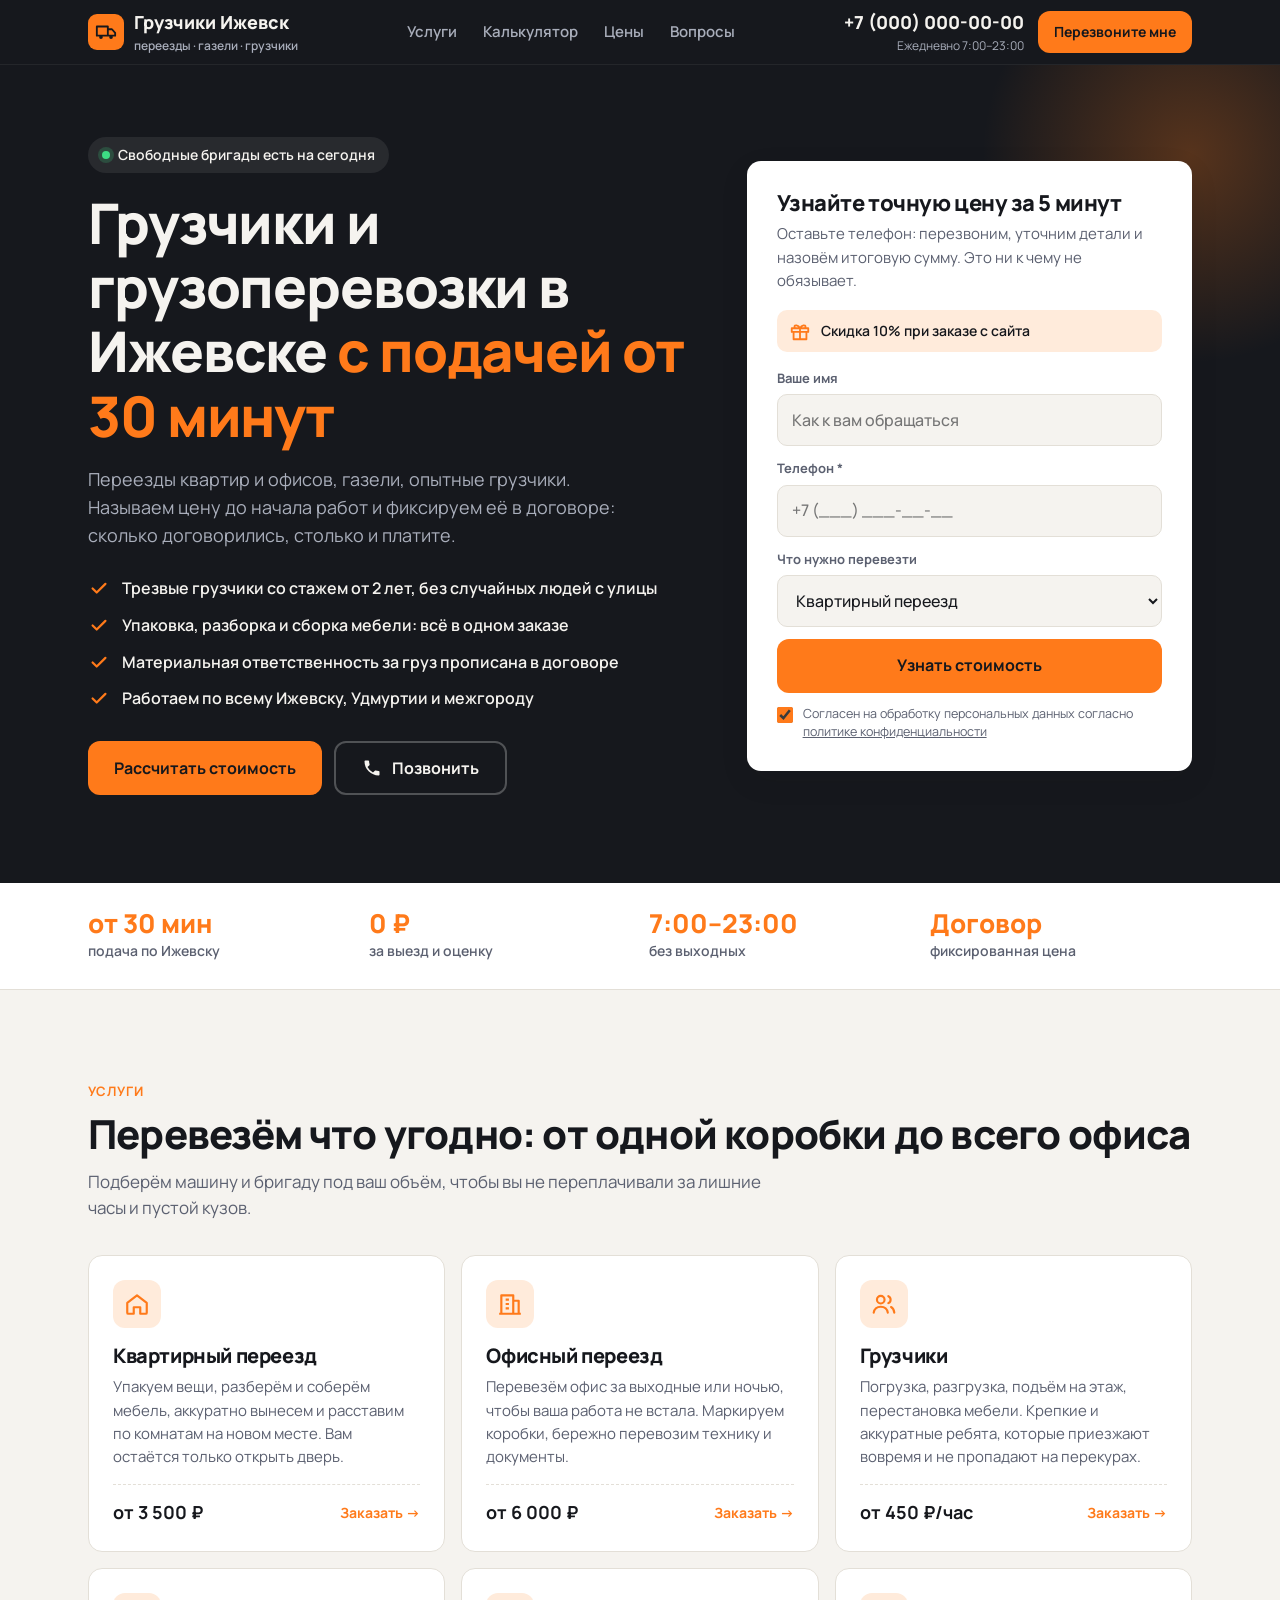
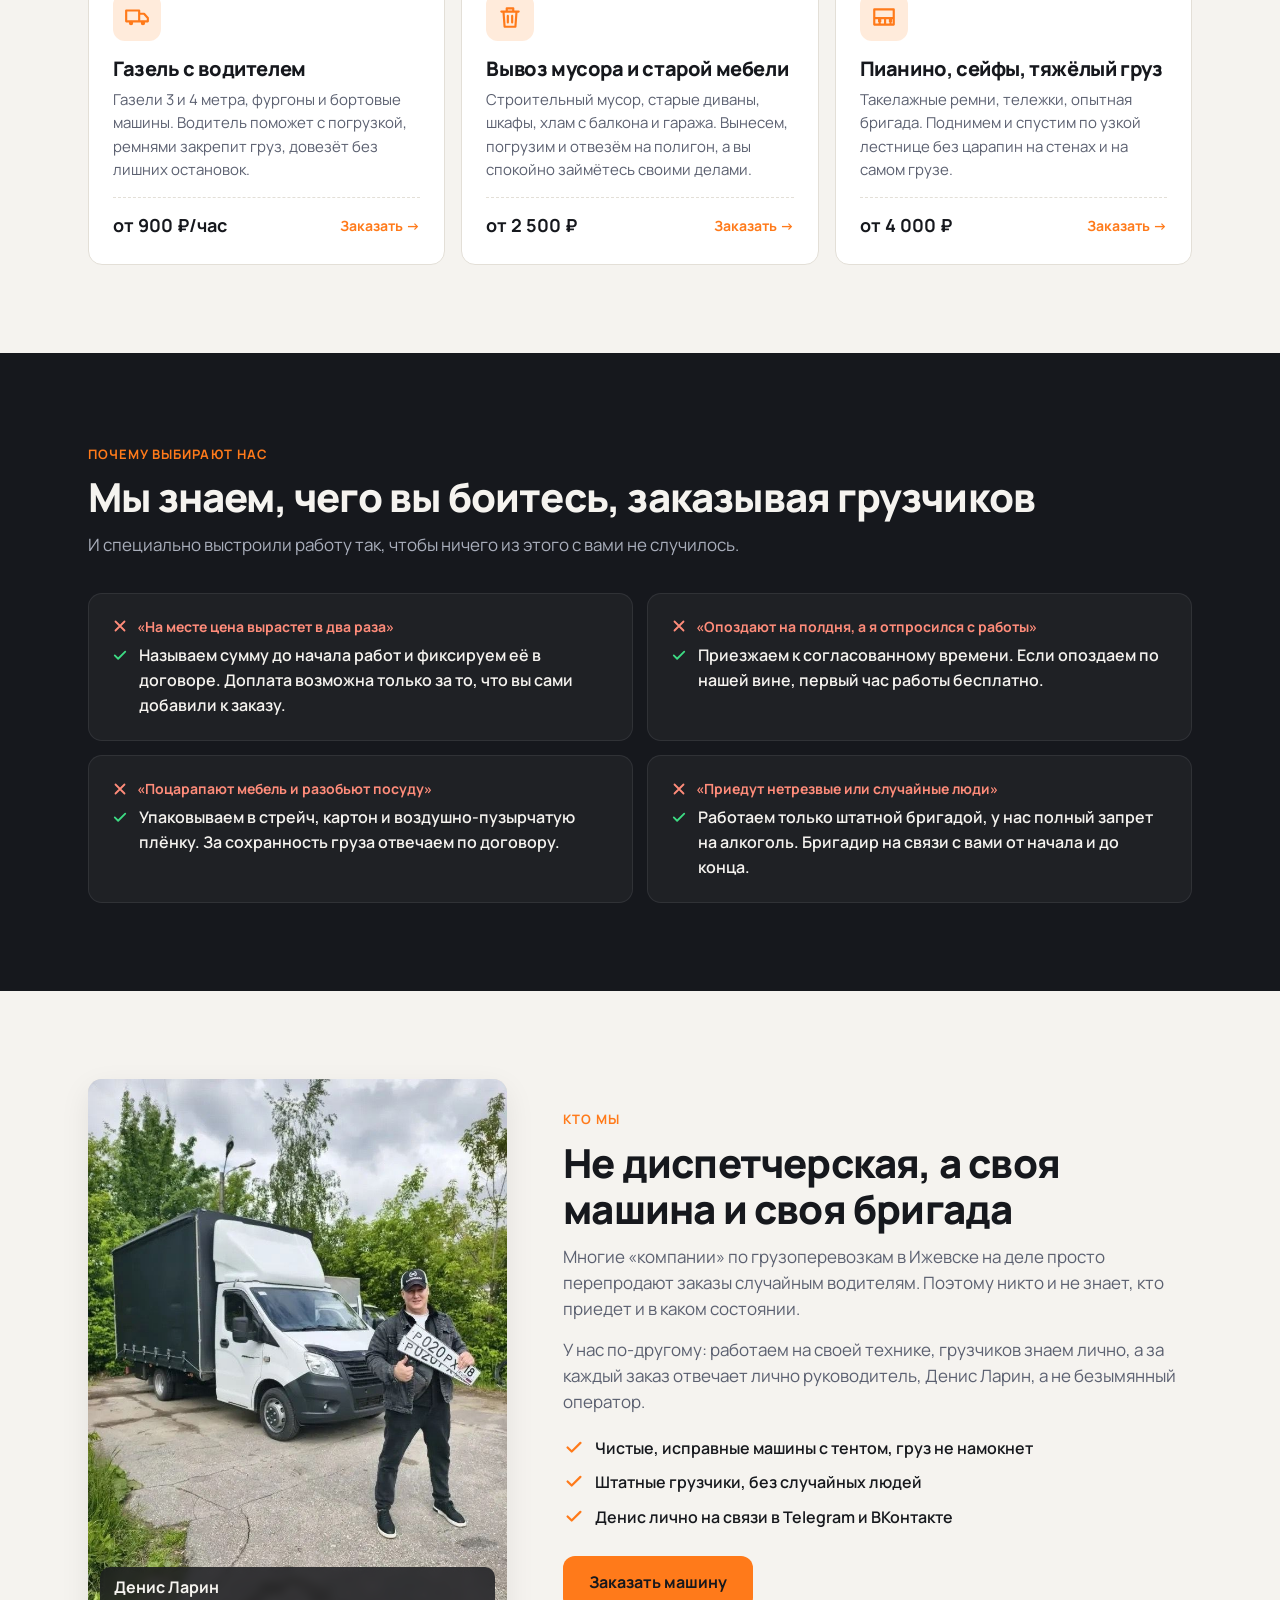
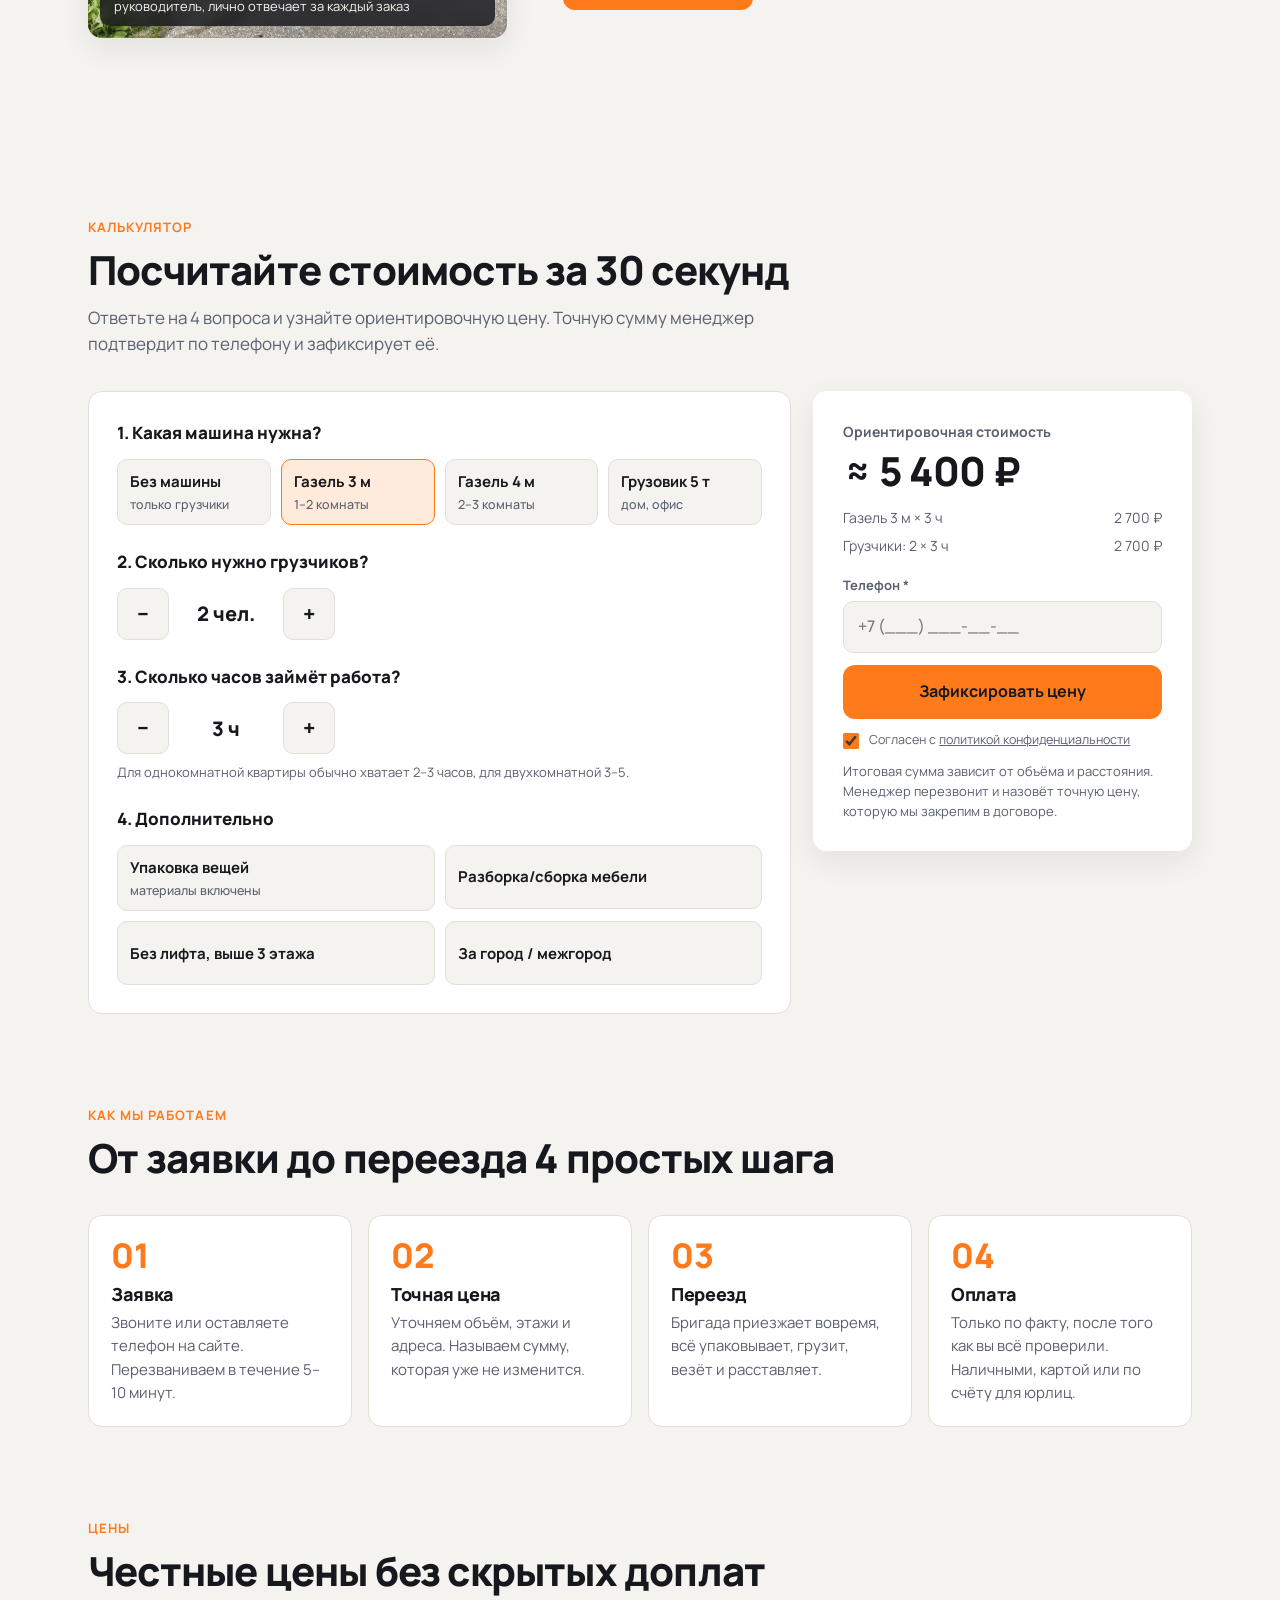
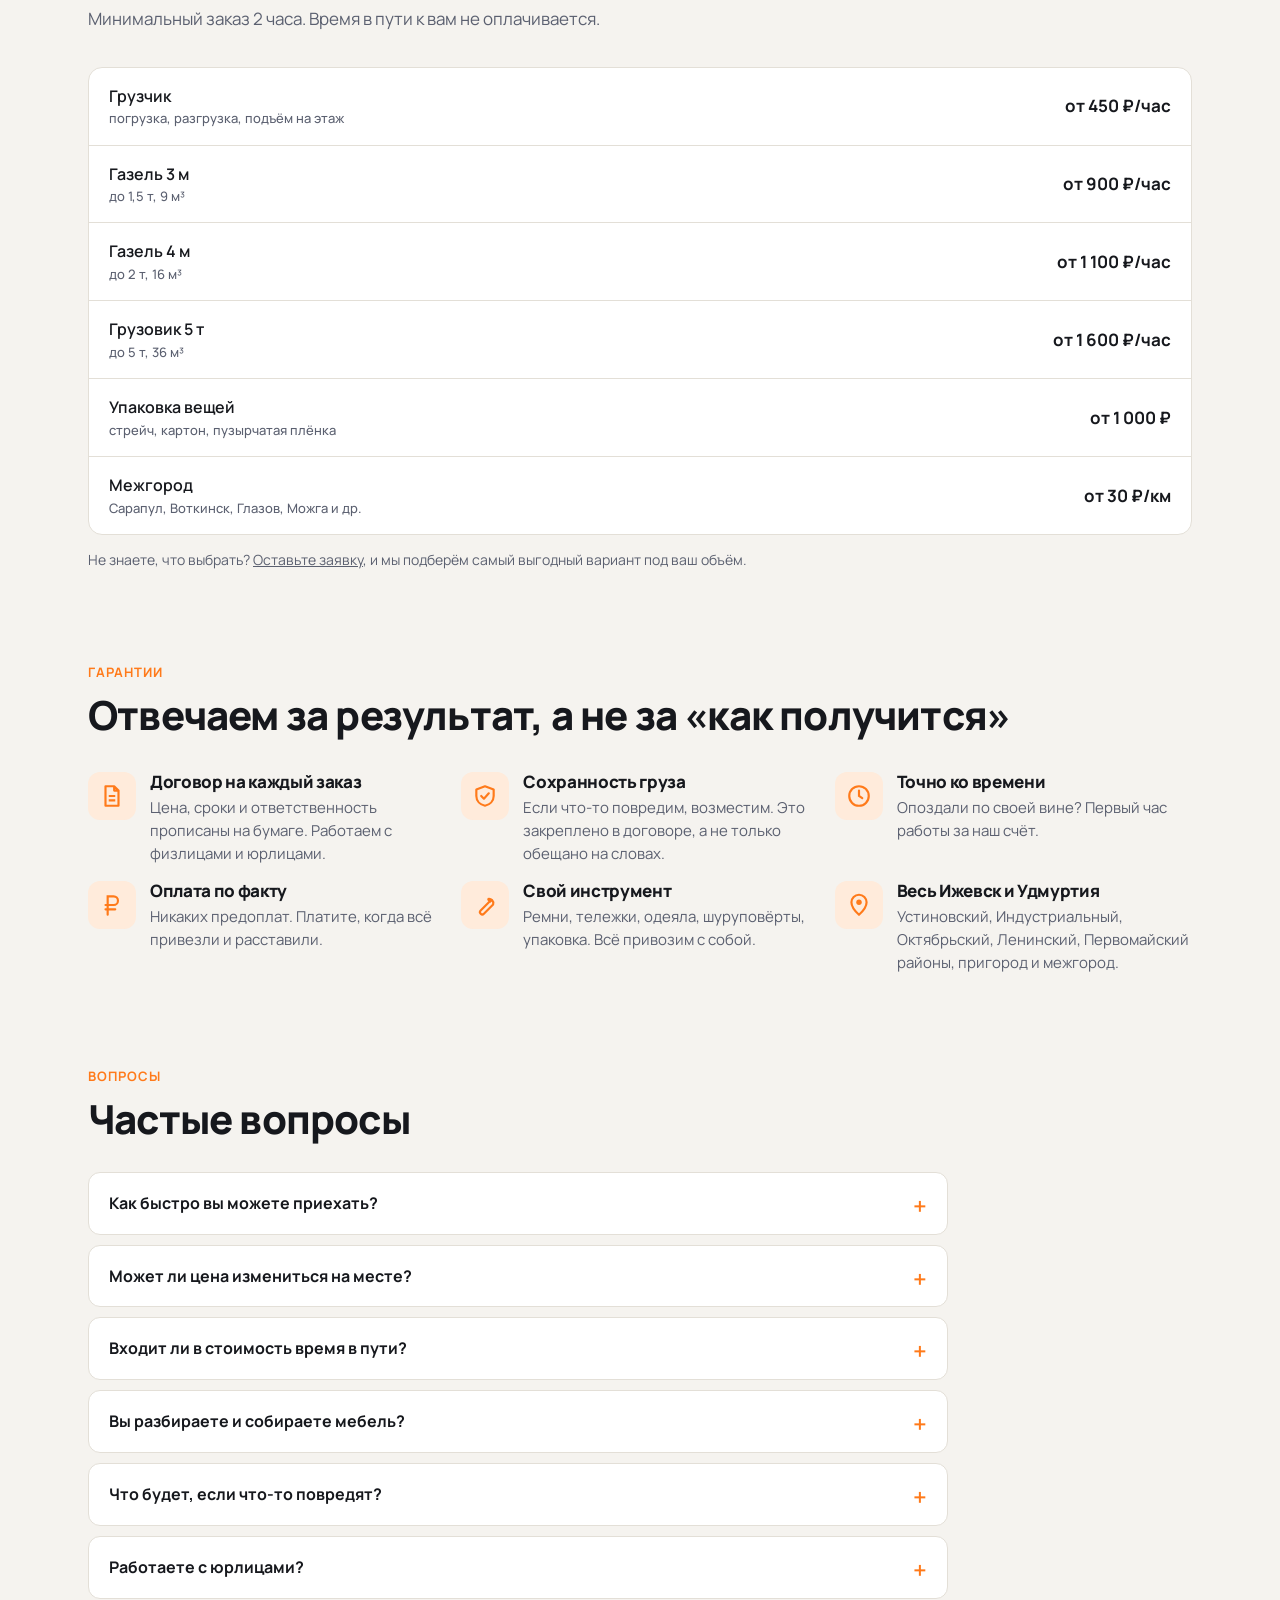
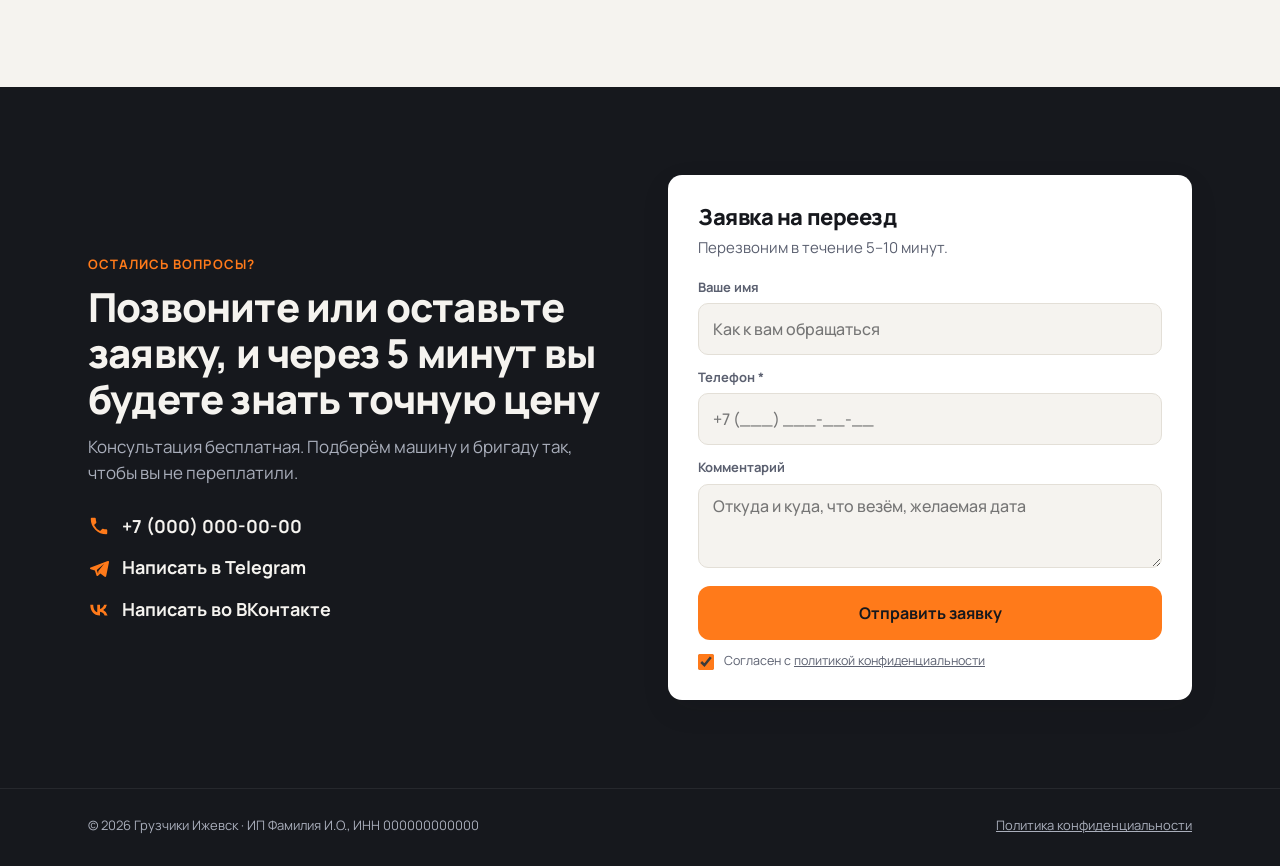
==== commit 83ea0880: "Add VK contact and Denis Larin photo caption Co-Authored-By: Claude Opus 5.5 <noreply@anthropic.com>" ====
--- a/gruzchiki/index.html
+++ b/gruzchiki/index.html
@@ -188,6 +188,9 @@
   .about{display:grid;gap:28px;align-items:center}
   @media (min-width:860px){ .about{grid-template-columns:.8fr 1.2fr;gap:56px} }
   .about-photo{border-radius:var(--radius);overflow:hidden;box-shadow:var(--shadow);aspect-ratio:3/4;max-height:620px;background:var(--line)}
+  .about-photo{position:relative;margin:0}
+  .about-photo figcaption{position:absolute;left:12px;right:12px;bottom:12px;background:rgba(22,24,29,.82);color:#F5F3EF;border-radius:10px;padding:10px 14px;font-size:13px;line-height:1.35;backdrop-filter:blur(4px)}
+  .about-photo figcaption b{display:block;font-size:16px}
   .about-photo img{width:100%;height:100%;object-fit:cover;object-position:center 60%}
   .about p{color:var(--ink-soft);margin-bottom:14px;font-size:17px}
   .about ul{list-style:none;display:grid;gap:10px;margin:20px 0 26px}
@@ -314,6 +317,7 @@
   <symbol id="i-gift" viewBox="0 0 24 24"><path fill="none" stroke="currentColor" stroke-width="2" stroke-linejoin="round" d="M3 9h18v4H3zM5 13h14v8H5zM12 9v12M12 9c-2-4-6-4-6-1.5S10 9 12 9zm0 0c2-4 6-4 6-1.5S14 9 12 9z"/></symbol>
   <symbol id="i-chat" viewBox="0 0 24 24"><path fill="none" stroke="currentColor" stroke-width="2" stroke-linejoin="round" d="M4 5h16v11H9l-5 4z"/></symbol>
   <symbol id="i-tg" viewBox="0 0 24 24"><path fill="currentColor" d="M21.5 4.3L2.9 11.5c-1 .4-1 1.5 0 1.8l4.6 1.4 1.8 5.4c.2.7 1.1.9 1.6.4l2.6-2.4 4.7 3.5c.6.4 1.4.1 1.6-.6l3.1-15.2c.2-.9-.6-1.6-1.4-1.3zM9.6 14.3l8-6.9-6.3 7.9-.3 2.9z"/></symbol>
+  <symbol id="i-vk" viewBox="0 0 24 24"><path fill="currentColor" d="M12.8 18C6.4 18 2.7 13.6 2.5 6.3h3.2c.1 5.4 2.5 7.6 4.4 8.1V6.3h3v4.6c1.9-.2 3.8-2.3 4.5-4.6h3a8.9 8.9 0 01-4 5.8 9.3 9.3 0 014.8 5.9h-3.3a5.8 5.8 0 00-5-4.2V18z"/></symbol>
   <symbol id="i-pin" viewBox="0 0 24 24"><path fill="none" stroke="currentColor" stroke-width="2" stroke-linejoin="round" d="M12 21s-7-6.2-7-11.5a7 7 0 0114 0C19 14.8 12 21 12 21z"/><circle cx="12" cy="9.5" r="2.5" fill="currentColor"/></symbol>
 </svg>
 
@@ -479,16 +483,16 @@
 <!-- ============================== ABOUT ============================== -->
 <section id="about">
   <div class="wrap about">
-    <div class="about-photo"><img src="img/gazel.jpg" alt="Наша газель с тентом и руководитель компании" width="768" height="1024" loading="lazy"></div>
+    <figure class="about-photo"><img src="img/gazel.jpg" alt="Денис Ларин, руководитель, у газели компании" width="768" height="1024" loading="lazy"><figcaption><b>Денис Ларин</b>руководитель, лично отвечает за каждый заказ</figcaption></figure>
     <div>
       <span class="eyebrow">Кто мы</span>
       <h2>Не диспетчерская, а своя машина и своя бригада</h2>
       <p>Многие «компании» по грузоперевозкам в Ижевске на деле просто перепродают заказы случайным водителям. Поэтому никто и не знает, кто приедет и в каком состоянии.</p>
-      <p>У нас по-другому: работаем на своей технике, грузчиков знаем лично, а за каждый заказ отвечает руководитель компании, а не безымянный оператор.</p>
+      <p>У нас по-другому: работаем на своей технике, грузчиков знаем лично, а за каждый заказ отвечает лично руководитель, Денис Ларин, а не безымянный оператор.</p>
       <ul>
         <li><svg><use href="#i-check"/></svg> Чистые, исправные машины с тентом, груз не намокнет</li>
         <li><svg><use href="#i-check"/></svg> Штатные грузчики, без случайных людей</li>
-        <li><svg><use href="#i-check"/></svg> Руководитель лично на связи в Telegram</li>
+        <li><svg><use href="#i-check"/></svg> Денис лично на связи в Telegram и ВКонтакте</li>
       </ul>
       <a class="btn btn-accent js-open" href="#" data-src="Кто мы: заказать">Заказать машину</a>
     </div>
@@ -637,6 +641,7 @@
         <a class="js-tel" href="tel:+70000000000" data-goal="phone_click"><svg><use href="#i-phone"/></svg> <span data-cfg="phone">+7 (000) 000-00-00</span></a>
         <a class="js-tg" href="#" data-goal="messenger_click" target="_blank" rel="noopener"><svg><use href="#i-tg"/></svg> Написать в Telegram</a>
         <a class="js-wa" href="#" data-goal="messenger_click" target="_blank" rel="noopener"><svg><use href="#i-chat"/></svg> Написать в WhatsApp / MAX</a>
+        <a class="js-vk" href="#" data-goal="messenger_click" target="_blank" rel="noopener"><svg><use href="#i-vk"/></svg> Написать во ВКонтакте</a>
       </div>
     </div>
     <form class="card js-lead" data-src="Финальная форма" novalidate>
@@ -709,6 +714,7 @@
   legal:   "ИП Фамилия И.О., ИНН 000000000000",
   telegram:"vladospa",                      // ник без @
   whatsapp:"",                              // номер цифрами, напр. "79120000000"
+  vk:      "https://vk.ru/denislarin30",     // страница ВКонтакте
   metrikaId: 0,                             // номер счётчика Яндекс.Метрики
   leadEndpoint: "/.netlify/functions/lead", // куда отправлять заявки
 
@@ -741,6 +747,7 @@
     else if (a.classList.contains("m-msg")) { a.href = "tel:" + CONFIG.phoneRaw; a.removeAttribute("target"); }
     else a.style.display = "none";
   });
+  $$(".js-vk").forEach(a => { if (CONFIG.vk) a.href = CONFIG.vk; else a.style.display = "none"; });
   $$(".js-wa").forEach(a => { if (CONFIG.whatsapp) a.href = "https://wa.me/" + CONFIG.whatsapp; else a.style.display = "none"; });
   $("#year").textContent = new Date().getFullYear();
 
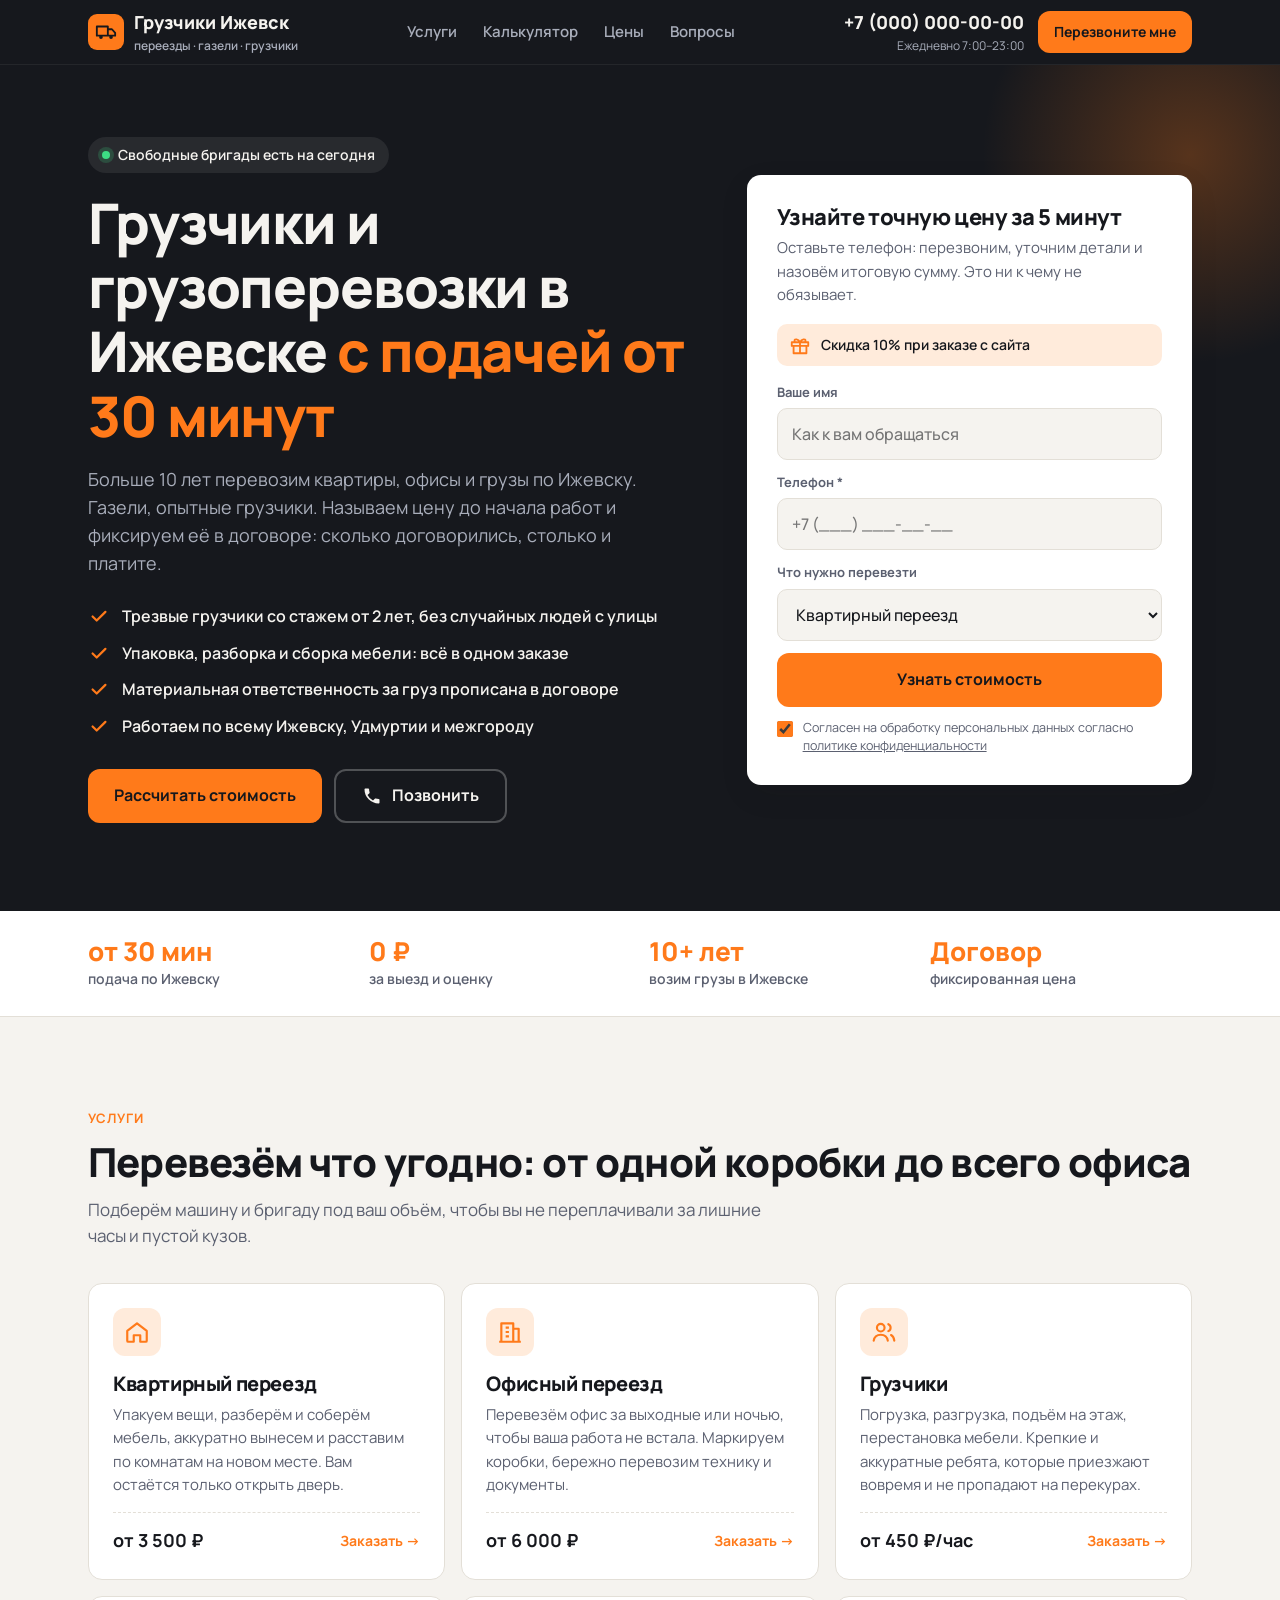
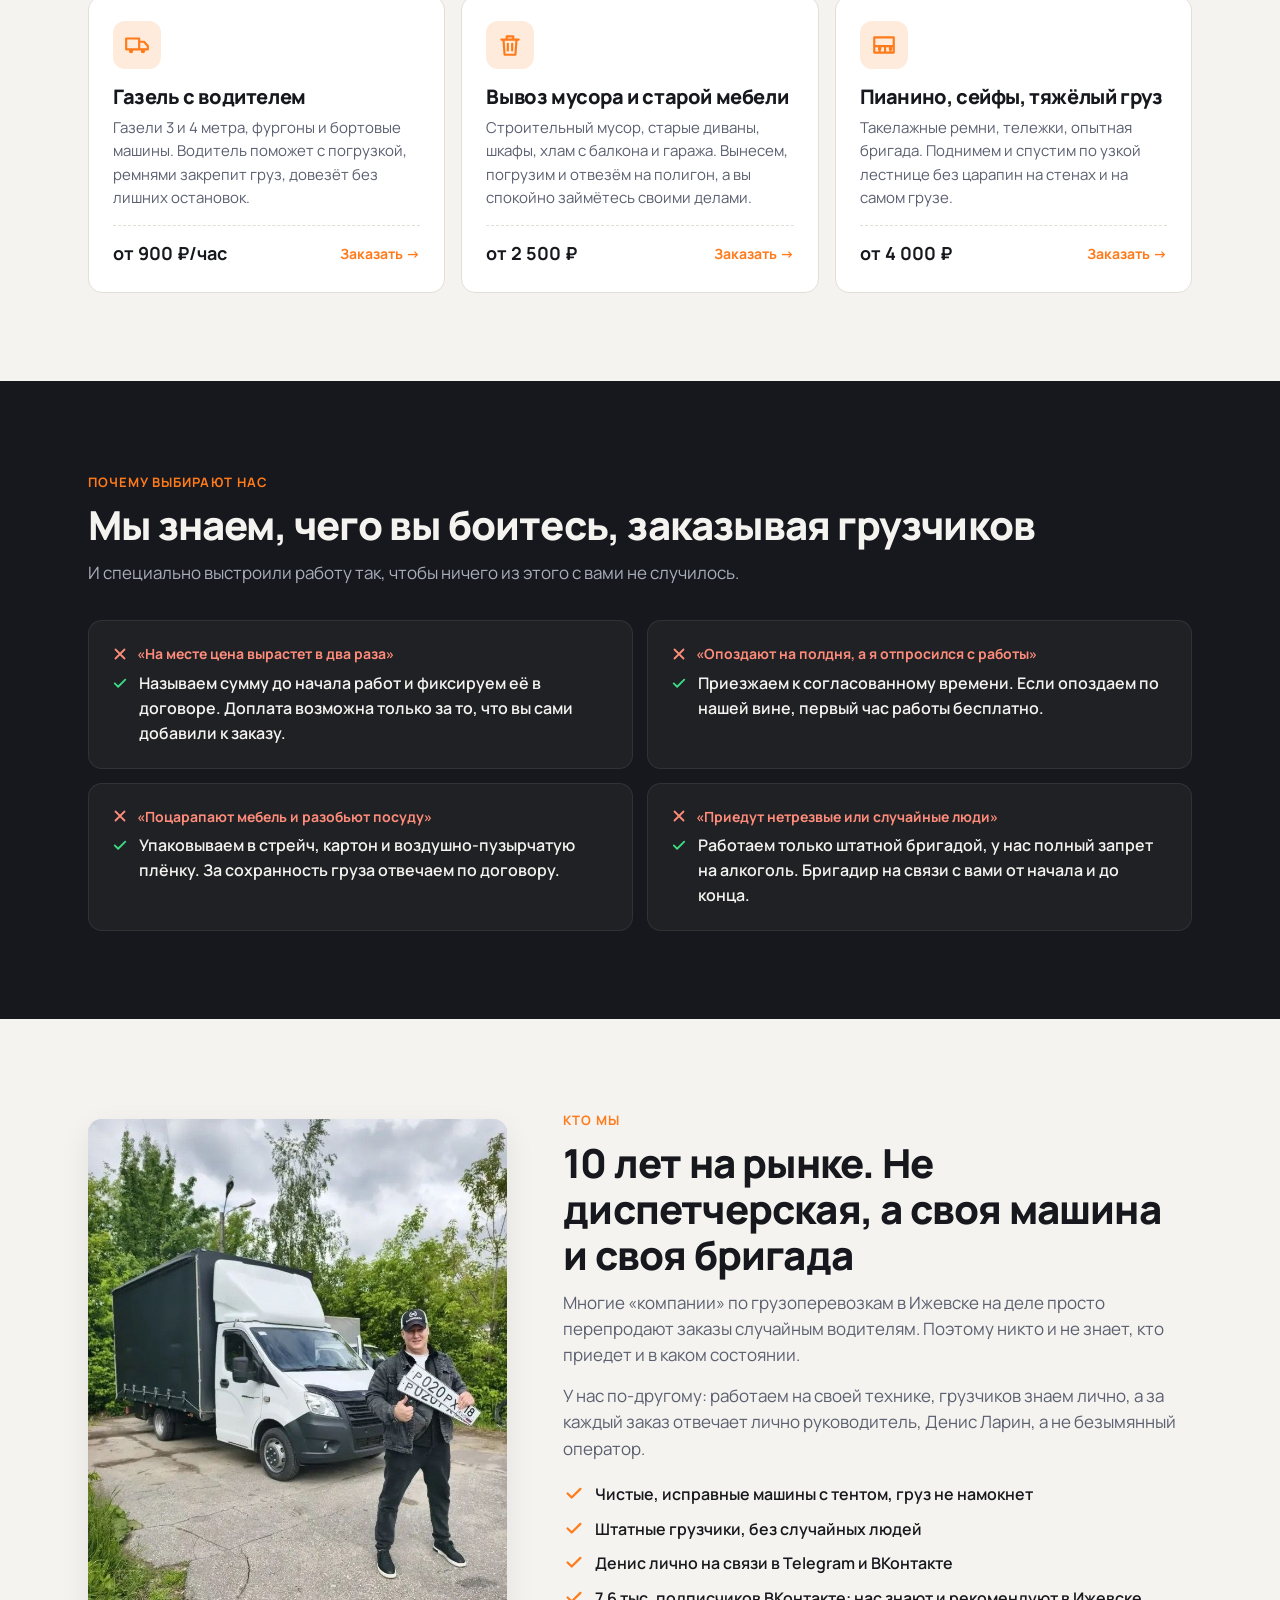
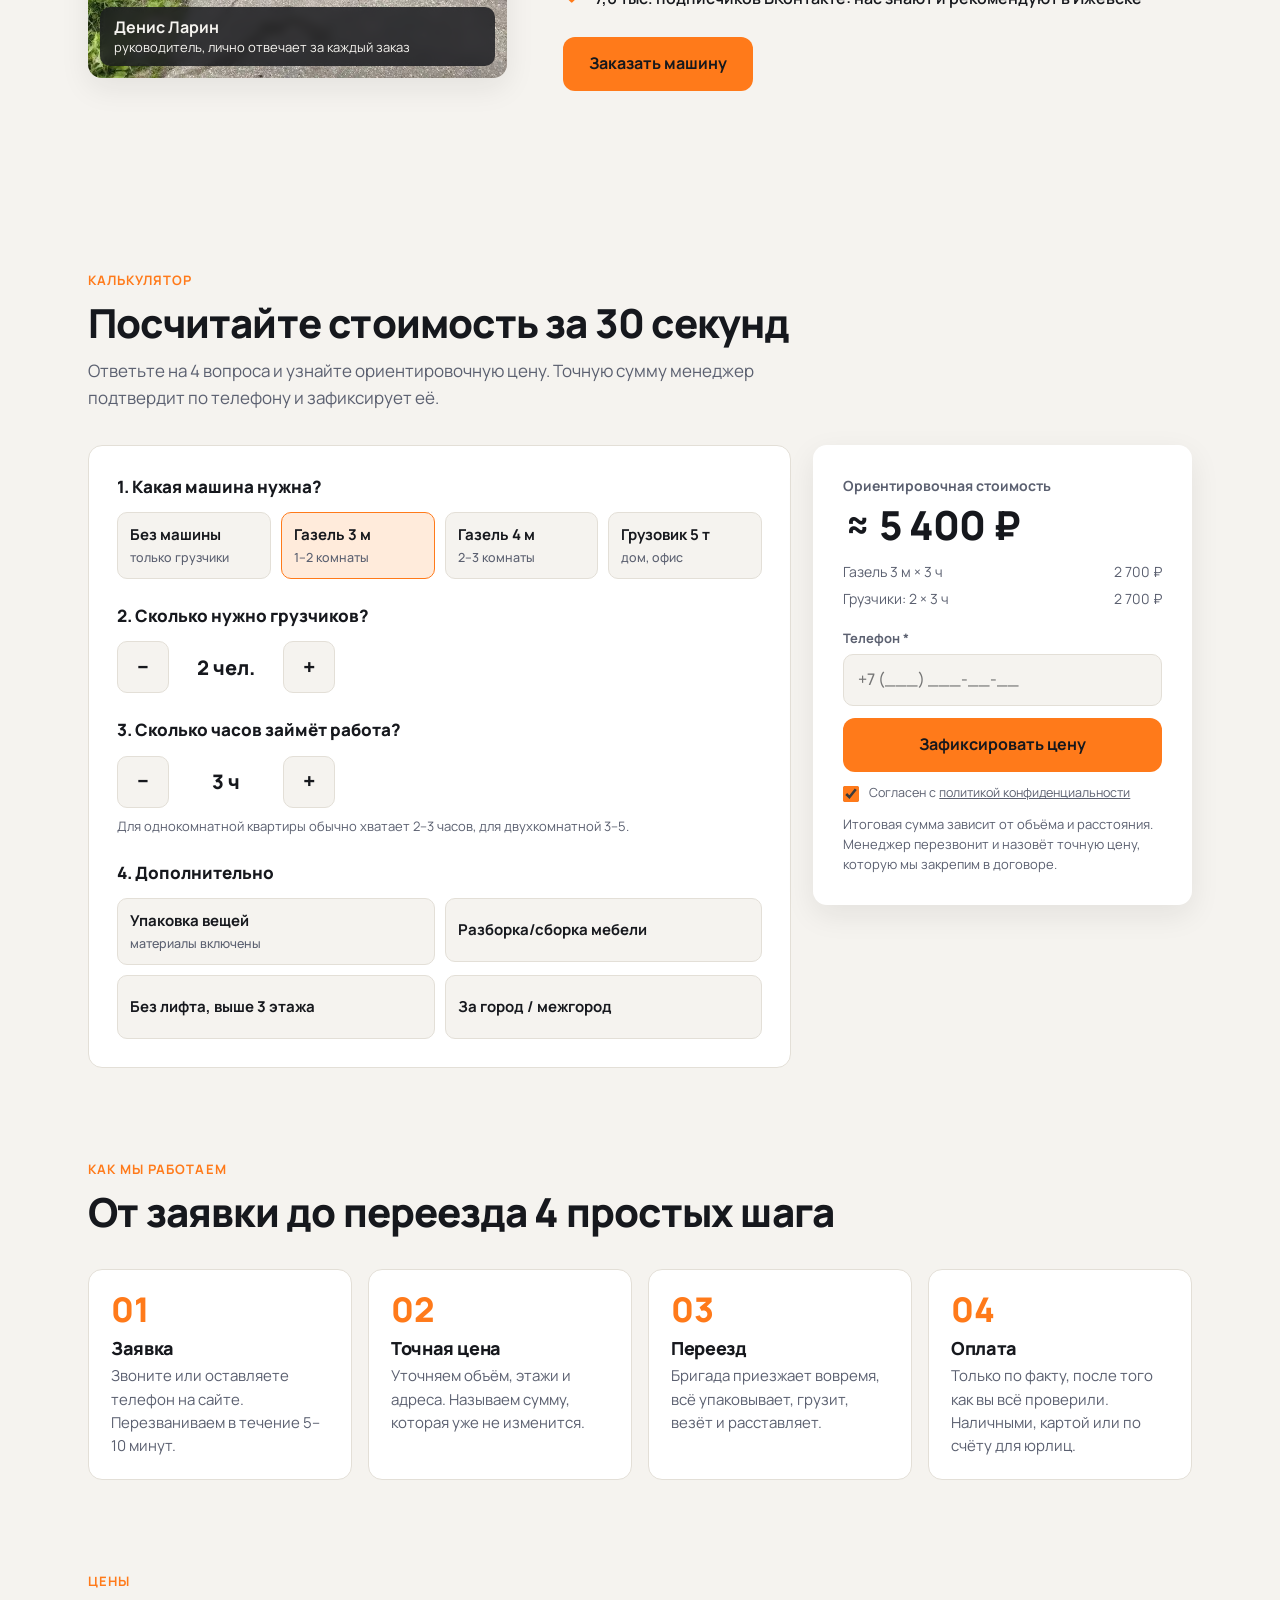
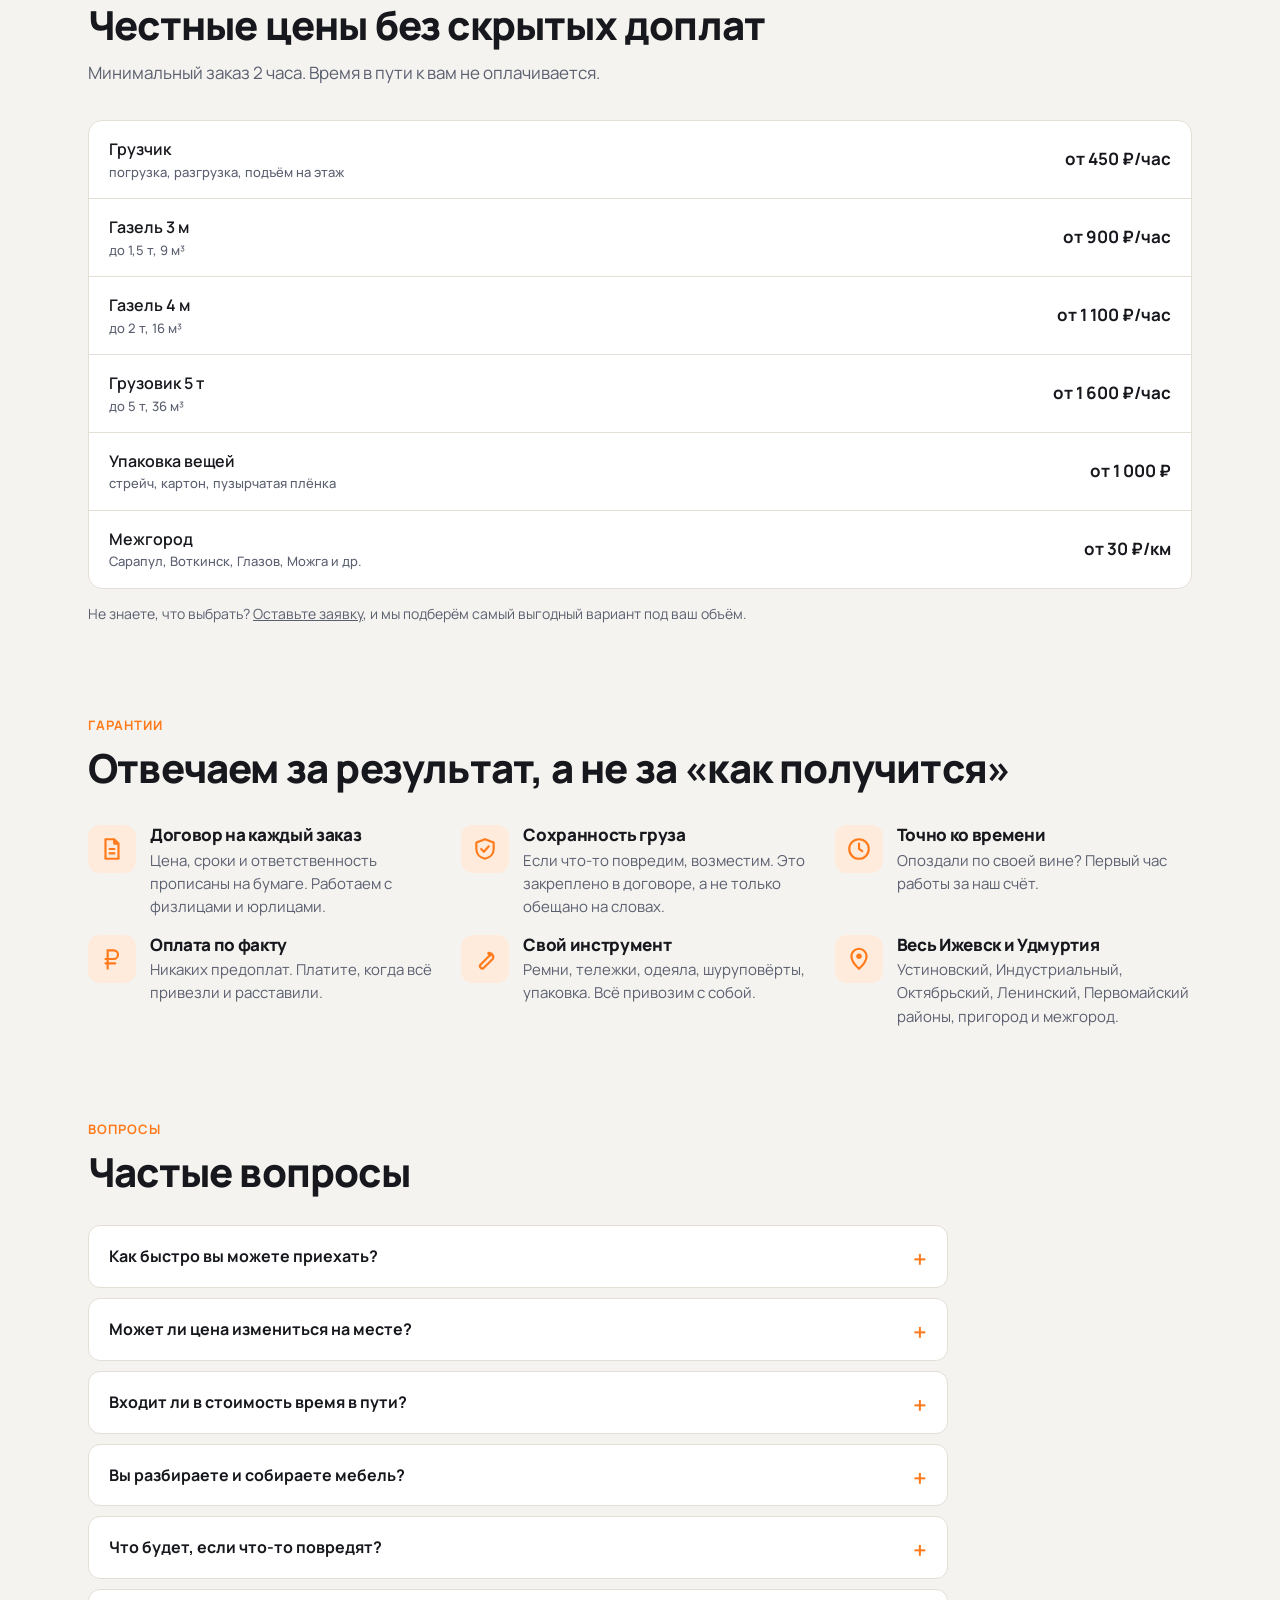
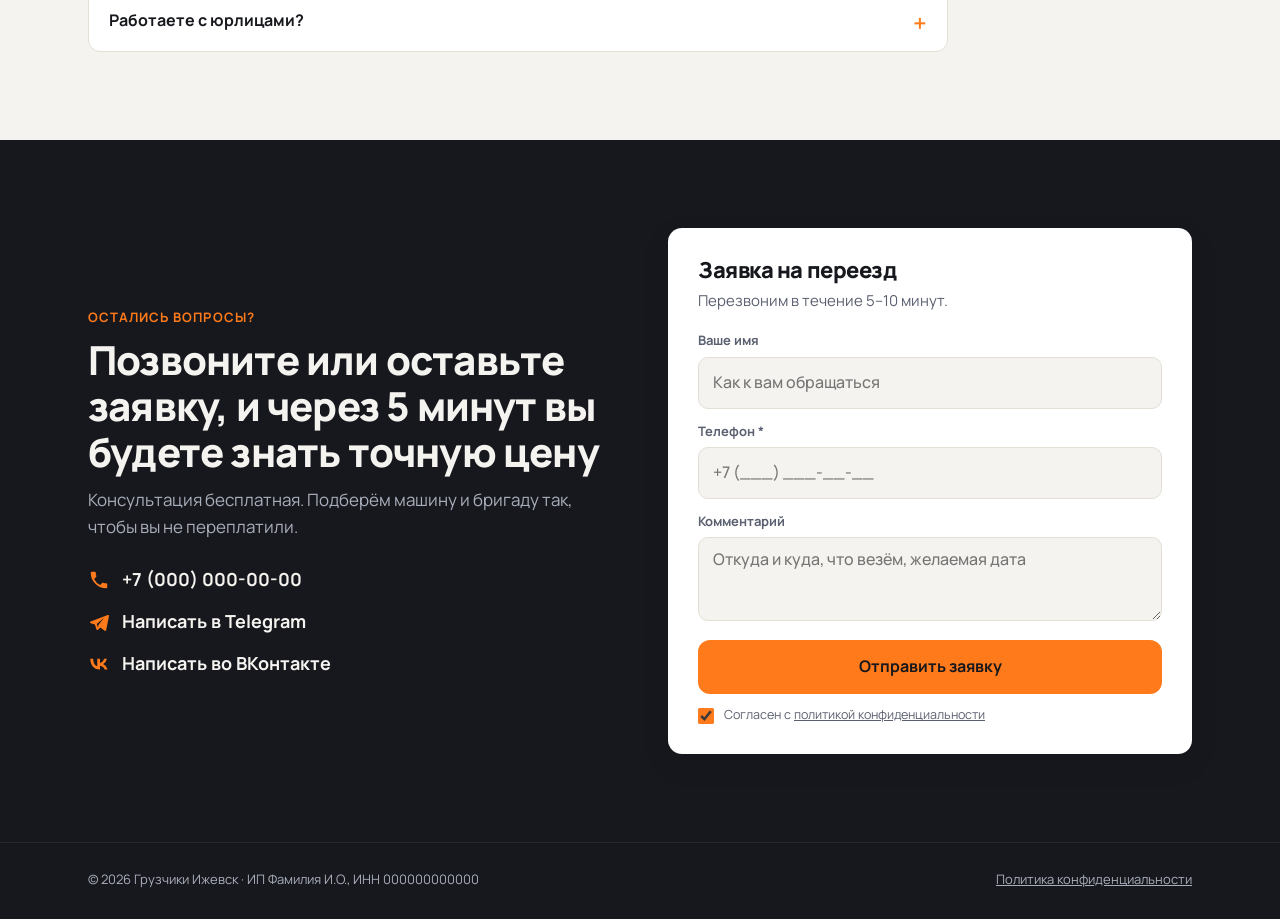
==== commit 754dd936: "Add 10+ years and VK audience as trust signals Co-Authored-By: Claude Opus 5.5 <noreply@anthropic.co" ====
--- a/gruzchiki/index.html
+++ b/gruzchiki/index.html
@@ -351,7 +351,7 @@
     <div>
       <div class="badge"><i></i> Свободные бригады есть на сегодня</div>
       <h1>Грузчики и грузоперевозки в Ижевске <em>с подачей от 30&nbsp;минут</em></h1>
-      <p class="sub">Переезды квартир и офисов, газели, опытные грузчики. Называем цену до начала работ и фиксируем её в договоре: сколько договорились, столько и платите.</p>
+      <p class="sub">Больше 10 лет перевозим квартиры, офисы и грузы по Ижевску. Газели, опытные грузчики. Называем цену до начала работ и фиксируем её в договоре: сколько договорились, столько и платите.</p>
       <ul class="hero-points">
         <li><svg><use href="#i-check"/></svg> Трезвые грузчики со стажем от 2 лет, без случайных людей с улицы</li>
         <li><svg><use href="#i-check"/></svg> Упаковка, разборка и сборка мебели: всё в одном заказе</li>
@@ -400,7 +400,7 @@
   <div class="wrap trust-grid">
     <div><b>от 30 мин</b><span>подача по Ижевску</span></div>
     <div><b>0 ₽</b><span>за выезд и оценку</span></div>
-    <div><b>7:00–23:00</b><span>без выходных</span></div>
+    <div><b>10+ лет</b><span>возим грузы в Ижевске</span></div>
     <div><b>Договор</b><span>фиксированная цена</span></div>
   </div>
 </div>
@@ -486,13 +486,14 @@
     <figure class="about-photo"><img src="img/gazel.jpg" alt="Денис Ларин, руководитель, у газели компании" width="768" height="1024" loading="lazy"><figcaption><b>Денис Ларин</b>руководитель, лично отвечает за каждый заказ</figcaption></figure>
     <div>
       <span class="eyebrow">Кто мы</span>
-      <h2>Не диспетчерская, а своя машина и своя бригада</h2>
+      <h2>10 лет на рынке. Не диспетчерская, а своя машина и своя бригада</h2>
       <p>Многие «компании» по грузоперевозкам в Ижевске на деле просто перепродают заказы случайным водителям. Поэтому никто и не знает, кто приедет и в каком состоянии.</p>
       <p>У нас по-другому: работаем на своей технике, грузчиков знаем лично, а за каждый заказ отвечает лично руководитель, Денис Ларин, а не безымянный оператор.</p>
       <ul>
         <li><svg><use href="#i-check"/></svg> Чистые, исправные машины с тентом, груз не намокнет</li>
         <li><svg><use href="#i-check"/></svg> Штатные грузчики, без случайных людей</li>
         <li><svg><use href="#i-check"/></svg> Денис лично на связи в Telegram и ВКонтакте</li>
+        <li><svg><use href="#i-check"/></svg> 7,6 тыс. подписчиков ВКонтакте: нас знают и рекомендуют в Ижевске</li>
       </ul>
       <a class="btn btn-accent js-open" href="#" data-src="Кто мы: заказать">Заказать машину</a>
     </div>
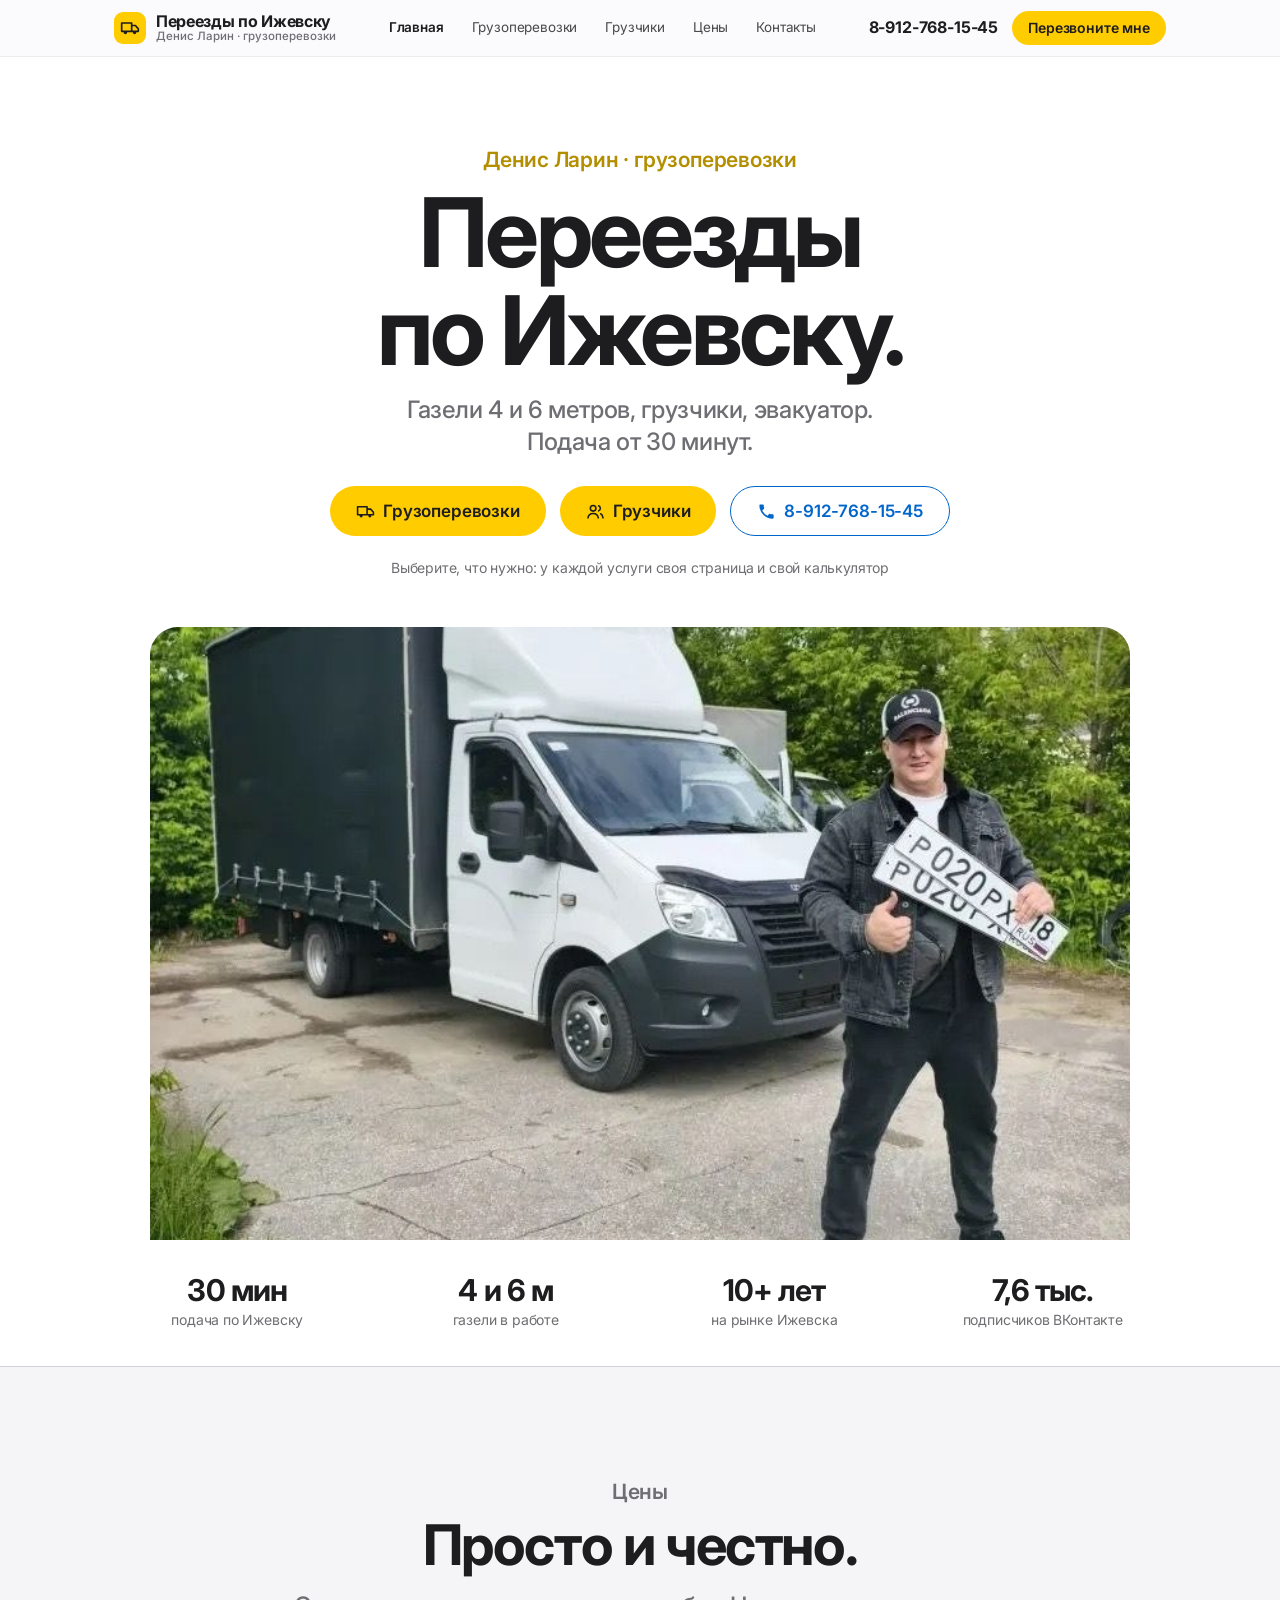
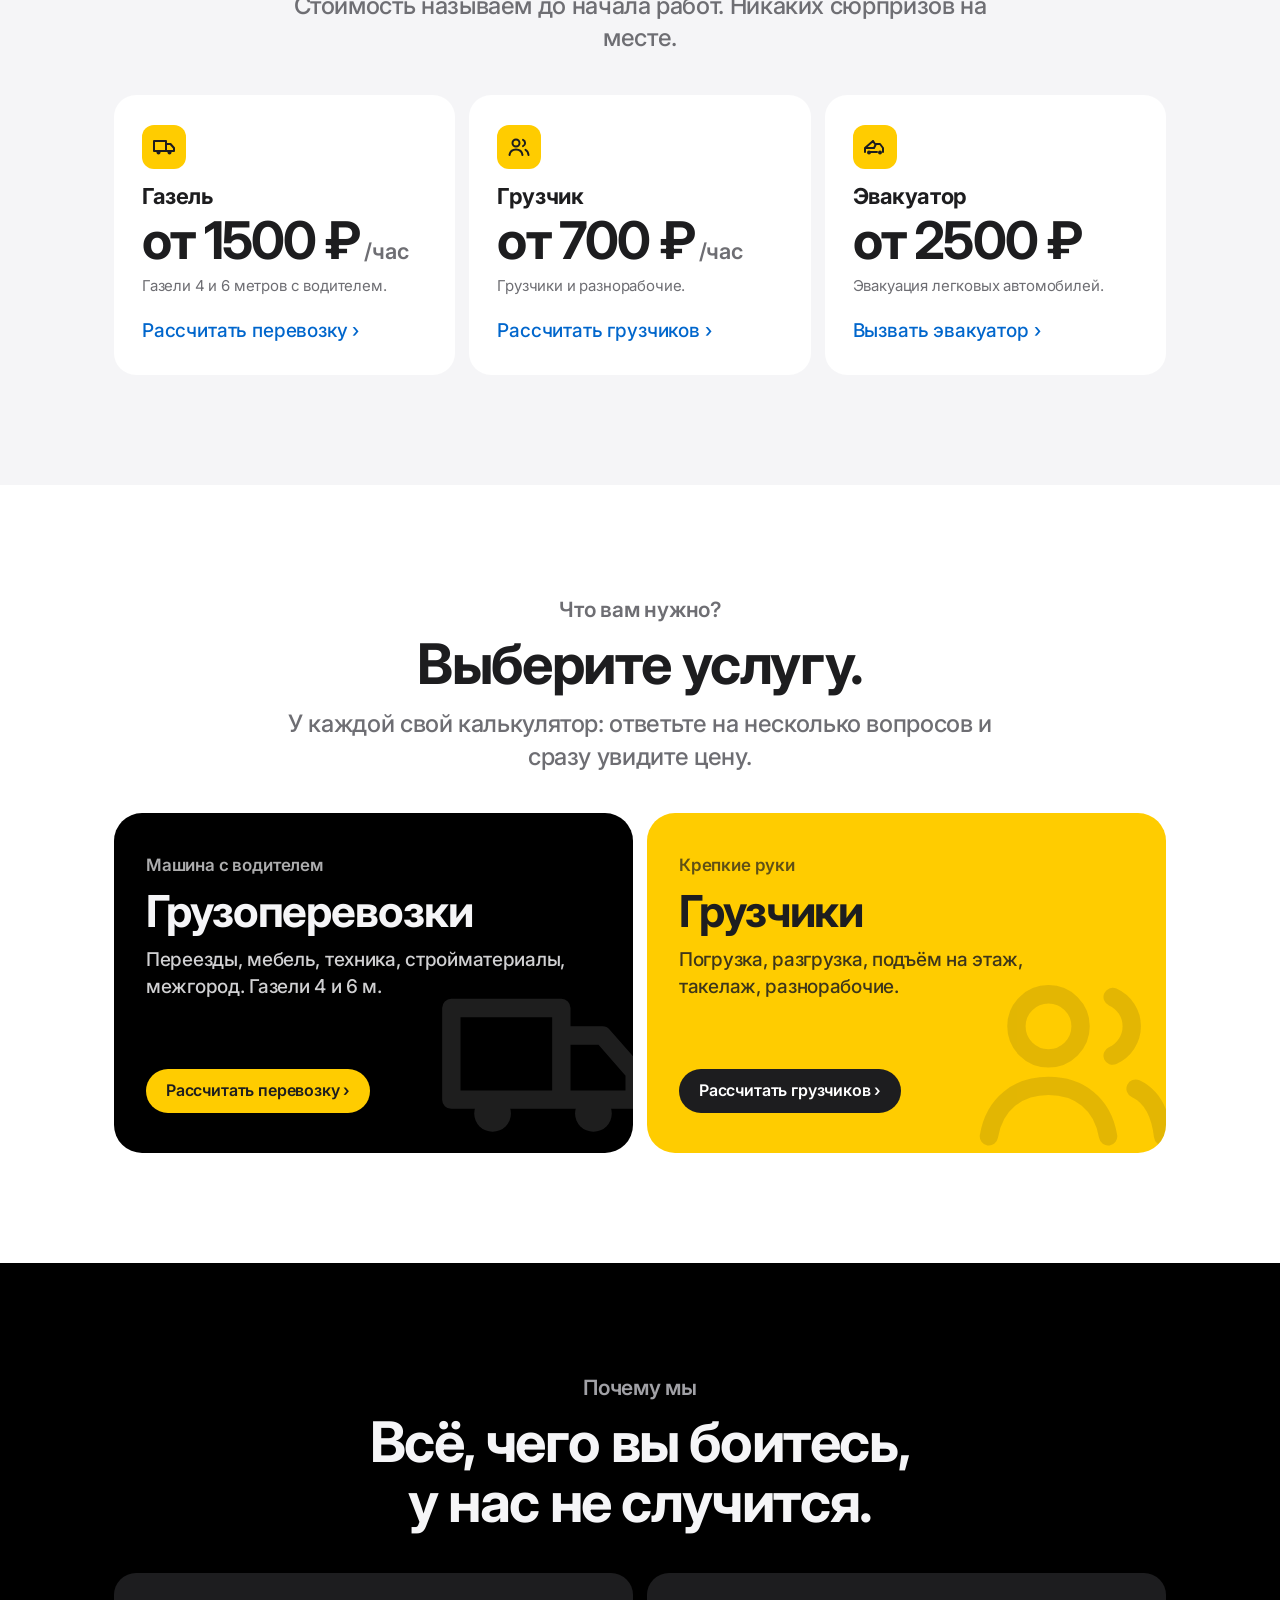
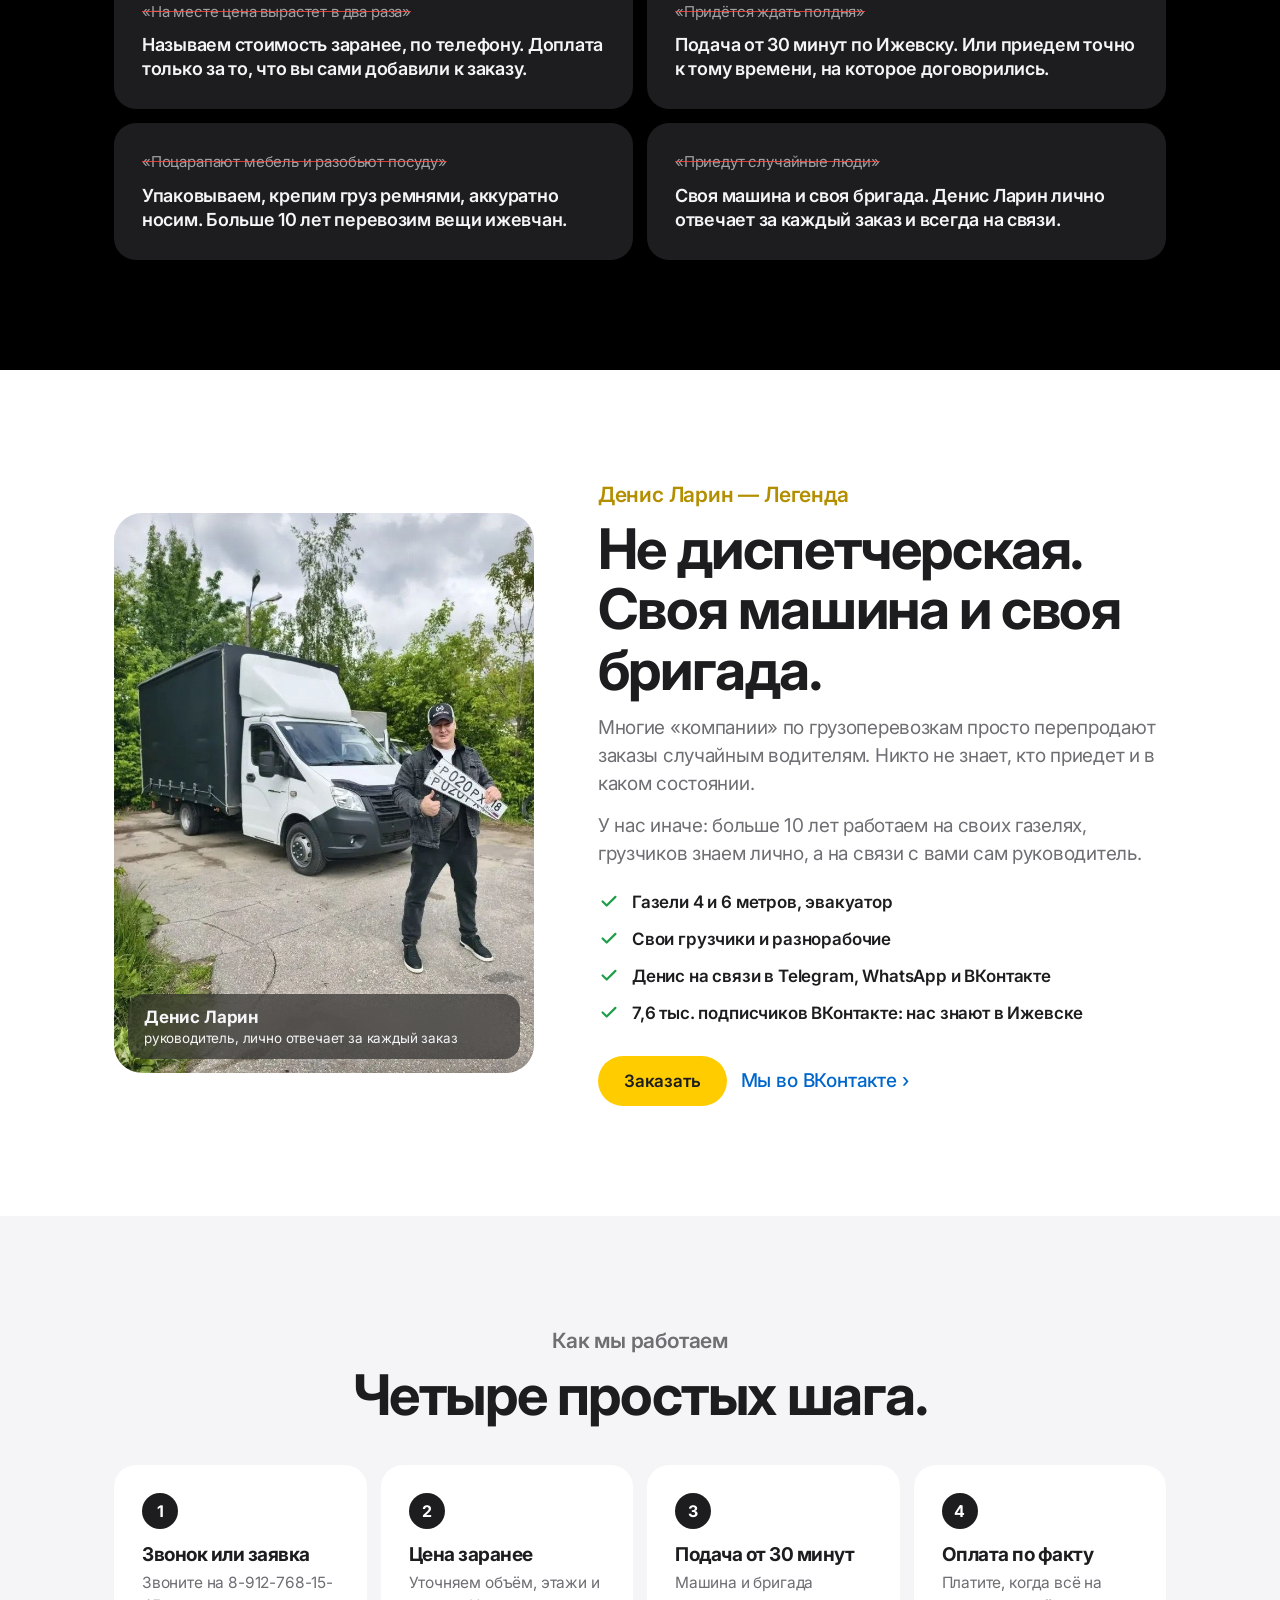
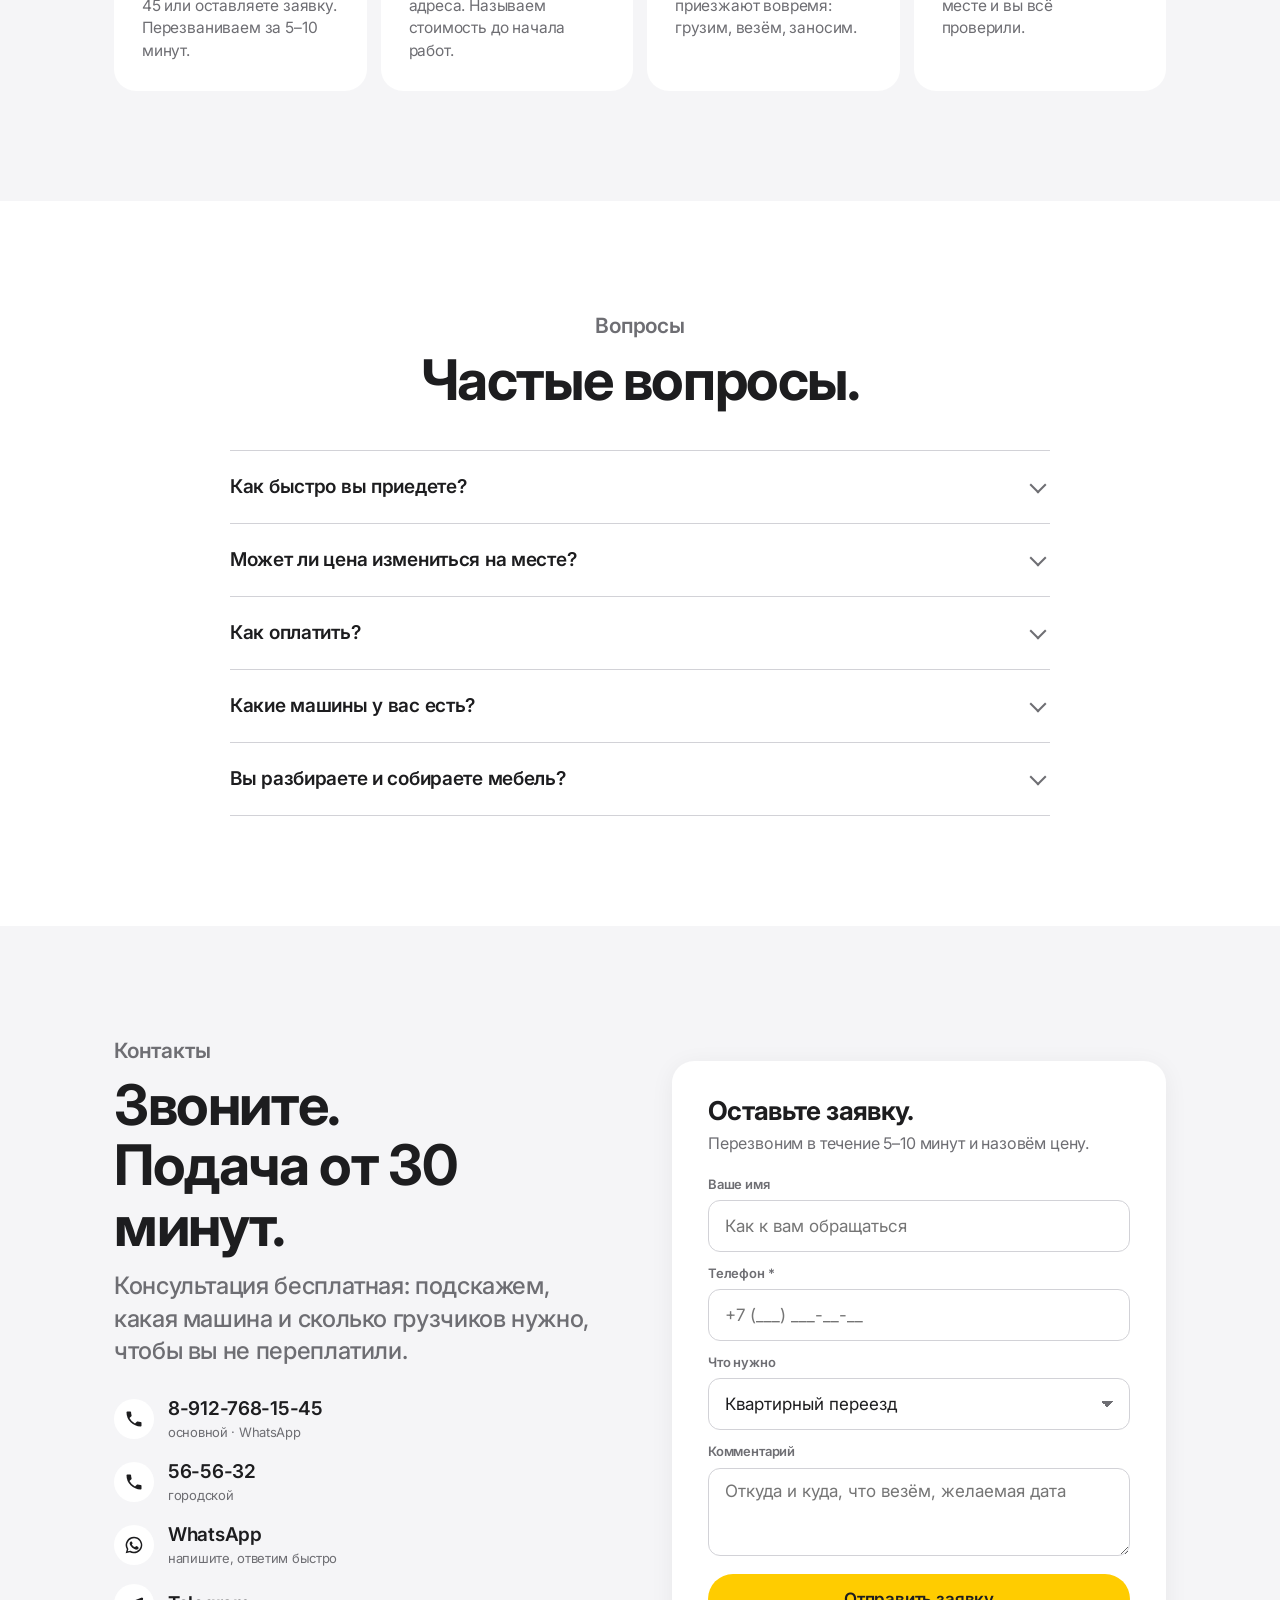
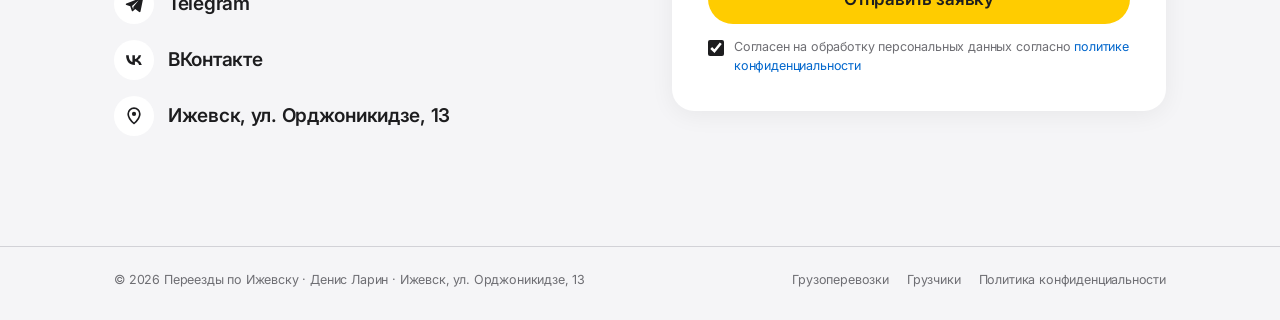
==== commit 41403725: "Add three design variants, make mobile the main phone Themes vizitka (black/yellow), blue and graphi" ====
--- a/gruzchiki/index.html
+++ b/gruzchiki/index.html
@@ -3,301 +3,23 @@
 <head>
 <meta charset="UTF-8">
 <meta name="viewport" content="width=device-width, initial-scale=1, viewport-fit=cover">
-<title>Грузчики и грузоперевозки в Ижевске — подача от 30 минут</title>
-<meta name="description" content="Грузчики и грузоперевозки в Ижевске: квартирные и офисные переезды, газели, вывоз мусора, такелаж. Подача от 30 минут, фиксированная цена в договоре, без скрытых доплат. Рассчитайте стоимость онлайн.">
-<meta name="theme-color" content="#16181D">
-<meta property="og:title" content="Грузчики и грузоперевозки в Ижевске">
-<meta property="og:description" content="Переезды, газели, грузчики. Подача от 30 минут, цена фиксируется до начала работ.">
+<title>Переезды по Ижевску: газели, грузчики, эвакуатор · Денис Ларин</title>
+<meta name="description" content="Грузоперевозки и грузчики в Ижевске. Газели 4 и 6 м от 1500 ₽/час, грузчики от 700 ₽/час, эвакуатор от 2500 ₽. Подача от 30 минут. Тел. 8-912-768-15-45.">
+<meta name="theme-color" content="#FBFBFD" media="(prefers-color-scheme: light)">
+<meta name="theme-color" content="#000000" media="(prefers-color-scheme: dark)">
+<meta property="og:title" content="Переезды по Ижевску: газели, грузчики, эвакуатор · Денис Ларин">
+<meta property="og:description" content="Грузоперевозки и грузчики в Ижевске. Газели 4 и 6 м от 1500 ₽/час, грузчики от 700 ₽/час, эвакуатор от 2500 ₽. Подача от 30 минут. Тел. 8-912-768-15-45.">
 <meta property="og:type" content="website">
-<link rel="icon" href="data:image/svg+xml,%3Csvg xmlns='http://www.w3.org/2000/svg' viewBox='0 0 32 32'%3E%3Crect width='32' height='32' rx='7' fill='%23FF7A1A'/%3E%3Cpath d='M6 11h12v10H6zM18 14h5l3 4v3h-8z' fill='%2316181D'/%3E%3Ccircle cx='10' cy='22' r='2.5' fill='%23fff'/%3E%3Ccircle cx='22' cy='22' r='2.5' fill='%23fff'/%3E%3C/svg%3E">
+<meta property="og:image" content="img/gazel.jpg">
+<link rel="icon" href="data:image/svg+xml,%3Csvg xmlns='http://www.w3.org/2000/svg' viewBox='0 0 32 32'%3E%3Crect width='32' height='32' rx='8' fill='%23FFCC00'/%3E%3Cpath d='M6 11h12v10H6zM18 14h5l3 4v3h-8z' fill='%231D1D1F'/%3E%3Ccircle cx='10' cy='22' r='2.5' fill='%23fff'/%3E%3Ccircle cx='22' cy='22' r='2.5' fill='%23fff'/%3E%3C/svg%3E">
 <link rel="preconnect" href="https://fonts.googleapis.com">
 <link rel="preconnect" href="https://fonts.gstatic.com" crossorigin>
-<link href="https://fonts.googleapis.com/css2?family=Manrope:wght@400;500;600;700;800&display=swap" rel="stylesheet">
-<style>
-  :root{
-    --bg:#F5F3EF;
-    --surface:#FFFFFF;
-    --ink:#16181D;
-    --ink-soft:#5B6070;
-    --line:#E3DFD7;
-    --accent:#FF7A1A;
-    --accent-hover:#F06A08;
-    --accent-ink:#16181D;
-    --accent-soft:#FFEBDB;
-    --dark:#16181D;
-    --dark-ink:#F5F3EF;
-    --dark-soft:#A9AEBB;
-    --ok:#1F9D55;
-    --radius:14px;
-    --shadow:0 10px 30px rgba(22,24,29,.08);
-  }
-  @media (prefers-color-scheme: dark){
-    :root:not([data-theme="light"]){
-      --bg:#111317;
-      --surface:#1B1E24;
-      --ink:#F1EFEA;
-      --ink-soft:#A3A8B5;
-      --line:#2C3038;
-      --accent-soft:#3A2614;
-      --dark:#0B0C0F;
-      --shadow:0 10px 30px rgba(0,0,0,.35);
-    }
-  }
-  :root[data-theme="dark"]{
-    --bg:#111317;
-    --surface:#1B1E24;
-    --ink:#F1EFEA;
-    --ink-soft:#A3A8B5;
-    --line:#2C3038;
-    --accent-soft:#3A2614;
-    --dark:#0B0C0F;
-    --shadow:0 10px 30px rgba(0,0,0,.35);
-  }
-
-  *{box-sizing:border-box;margin:0;padding:0}
-  html{scroll-behavior:smooth;-webkit-text-size-adjust:100%}
-  body{
-    font-family:'Manrope',system-ui,-apple-system,'Segoe UI',Roboto,sans-serif;
-    background:var(--bg);color:var(--ink);line-height:1.55;font-size:16px;
-    padding-bottom:76px;
-  }
-  @media (min-width:900px){ body{padding-bottom:0} }
-  a{color:inherit}
-  img,svg{display:block}
-  .wrap{max-width:1160px;margin:0 auto;padding:0 16px}
-  @media (min-width:700px){ .wrap{padding:0 28px} }
-  h1,h2,h3{line-height:1.15;letter-spacing:-.02em;font-weight:800}
-  h2{font-size:clamp(26px,4.2vw,40px);margin-bottom:12px}
-  .lead-text{color:var(--ink-soft);font-size:17px;max-width:680px}
-  section{padding:64px 0}
-  @media (min-width:900px){ section{padding:88px 0} }
-  .eyebrow{display:inline-block;font-size:13px;font-weight:700;letter-spacing:.08em;text-transform:uppercase;color:var(--accent);margin-bottom:10px}
-
-  /* Buttons */
-  .btn{
-    display:inline-flex;align-items:center;justify-content:center;gap:10px;
-    min-height:54px;padding:0 26px;border-radius:12px;border:0;cursor:pointer;
-    font-weight:700;font-size:16px;line-height:1.2;font-family:inherit;text-decoration:none;
-    transition:background .15s, transform .1s;
-  }
-  .btn:active{transform:translateY(1px)}
-  .btn-accent{background:var(--accent);color:var(--accent-ink)}
-  .btn-accent:hover{background:var(--accent-hover)}
-  .btn-ghost{background:transparent;color:inherit;border:2px solid currentColor}
-  .btn-block{width:100%}
-  .btn svg{width:20px;height:20px;flex:none}
-
-  /* Header */
-  header.top{
-    position:sticky;top:0;z-index:40;background:var(--dark);color:var(--dark-ink);
-    border-bottom:1px solid rgba(255,255,255,.06);
-  }
-  .top-in{display:flex;align-items:center;justify-content:space-between;gap:16px;height:64px}
-  .logo{display:flex;align-items:center;gap:10px;font-weight:800;font-size:18px;text-decoration:none}
-  .logo-mark{width:36px;height:36px;border-radius:9px;background:var(--accent);display:grid;place-items:center;flex:none}
-  .logo-mark svg{width:22px;height:22px}
-  .logo small{display:block;font-size:12px;font-weight:600;color:var(--dark-soft);letter-spacing:0}
-  .top-nav{display:none;gap:26px;font-size:15px;font-weight:600}
-  .top-nav a{text-decoration:none;color:var(--dark-soft)}
-  .top-nav a:hover{color:var(--dark-ink)}
-  .top-phone{display:flex;align-items:center;gap:14px}
-  .top-phone a.tel{font-weight:800;font-size:18px;text-decoration:none;white-space:nowrap}
-  .top-phone .hours{display:none;font-size:12px;color:var(--dark-soft)}
-  .top-phone .btn{min-height:42px;padding:0 16px;font-size:14px;display:none}
-  @media (min-width:700px){ .top-phone .hours{display:block} .top-phone .btn{display:inline-flex} }
-  @media (min-width:1000px){ .top-nav{display:flex} }
-  @media (max-width:420px){ .logo small{display:none} .top-phone a.tel{font-size:16px} }
-
-  /* Hero */
-  .hero{background:var(--dark);color:var(--dark-ink);padding:40px 0 56px;position:relative;overflow:hidden}
-  .hero::after{
-    content:"";position:absolute;right:-120px;top:-120px;width:420px;height:420px;border-radius:50%;
-    background:radial-gradient(circle,rgba(255,122,26,.28),transparent 70%);pointer-events:none;
-  }
-  .hero-grid{display:grid;gap:36px;position:relative;z-index:1}
-  @media (min-width:960px){ .hero-grid{grid-template-columns:1.15fr .85fr;align-items:center;gap:56px} .hero{padding:72px 0 88px} }
-  .badge{display:inline-flex;align-items:center;gap:8px;background:rgba(255,255,255,.08);border-radius:99px;padding:7px 14px;font-size:14px;font-weight:600;margin-bottom:18px}
-  .badge i{width:8px;height:8px;border-radius:50%;background:#3DDC84;box-shadow:0 0 0 4px rgba(61,220,132,.2)}
-  .hero h1{font-size:clamp(32px,5.6vw,56px);margin-bottom:18px}
-  .hero h1 em{font-style:normal;color:var(--accent)}
-  .hero p.sub{font-size:18px;color:var(--dark-soft);max-width:560px;margin-bottom:26px}
-  .hero-points{list-style:none;display:grid;gap:12px;margin-bottom:30px}
-  .hero-points li{display:flex;gap:12px;align-items:flex-start;font-weight:600}
-  .hero-points svg{width:22px;height:22px;flex:none;color:var(--accent);margin-top:1px}
-  .hero-cta{display:flex;flex-wrap:wrap;gap:12px}
-  .hero-cta .btn-ghost{color:var(--dark-ink);border-color:rgba(255,255,255,.25)}
-  .hero-cta .btn-ghost:hover{border-color:var(--dark-ink)}
-
-  /* Form card */
-  .card{background:var(--surface);color:var(--ink);border-radius:var(--radius);box-shadow:var(--shadow);padding:24px}
-  @media (min-width:700px){ .card{padding:30px} }
-  .card h3{font-size:22px;margin-bottom:6px}
-  .card .muted{color:var(--ink-soft);font-size:15px;margin-bottom:18px}
-  .field{display:block;margin-bottom:12px}
-  .field span{display:block;font-size:13px;font-weight:700;margin-bottom:6px;color:var(--ink-soft)}
-  .field input,.field select,.field textarea{
-    width:100%;min-height:52px;padding:12px 14px;border-radius:10px;border:1.5px solid var(--line);
-    background:var(--bg);color:var(--ink);font-weight:500;font-size:16px;line-height:1.2;font-family:inherit;
-  }
-  .field textarea{min-height:84px;resize:vertical}
-  .field input:focus,.field select:focus,.field textarea:focus{outline:none;border-color:var(--accent)}
-  .field input.invalid{border-color:#D8412F}
-  .consent{display:flex;gap:10px;align-items:flex-start;font-size:12.5px;color:var(--ink-soft);margin:12px 0 0;line-height:1.45}
-  .consent input{margin-top:2px;width:16px;height:16px;flex:none;accent-color:var(--accent)}
-  .form-ok{display:none;text-align:center;padding:18px 4px}
-  .form-ok svg{width:56px;height:56px;color:var(--ok);margin:0 auto 12px}
-  .form-ok h3{margin-bottom:6px}
-  .form-err{display:none;color:#D8412F;font-size:14px;margin-top:10px}
-  form.sent .form-body{display:none}
-  form.sent .form-ok{display:block}
-  .gift{display:flex;gap:10px;align-items:center;background:var(--accent-soft);border-radius:10px;padding:10px 12px;font-size:14px;font-weight:600;margin-bottom:16px}
-  .gift svg{width:22px;height:22px;flex:none;color:var(--accent)}
-
-  /* Trust strip */
-  .trust{background:var(--surface);border-bottom:1px solid var(--line);padding:26px 0}
-  .trust-grid{display:grid;grid-template-columns:repeat(2,1fr);gap:18px}
-  @media (min-width:800px){ .trust-grid{grid-template-columns:repeat(4,1fr)} }
-  .trust b{display:block;font-size:26px;font-weight:800;color:var(--accent);line-height:1.1}
-  .trust span{font-size:14px;color:var(--ink-soft);font-weight:600}
-
-  /* Services */
-  .grid{display:grid;gap:16px;margin-top:34px}
-  @media (min-width:640px){ .grid{grid-template-columns:repeat(2,1fr)} }
-  @media (min-width:1000px){ .grid.g3{grid-template-columns:repeat(3,1fr)} }
-  .svc{background:var(--surface);border:1px solid var(--line);border-radius:var(--radius);padding:24px;display:flex;flex-direction:column}
-  .svc-ico{width:48px;height:48px;border-radius:12px;background:var(--accent-soft);color:var(--accent);display:grid;place-items:center;margin-bottom:16px}
-  .svc-ico svg{width:26px;height:26px}
-  .svc h3{font-size:20px;margin-bottom:8px}
-  .svc p{color:var(--ink-soft);font-size:15px;flex:1}
-  .svc .price{margin-top:16px;display:flex;align-items:center;justify-content:space-between;gap:12px;border-top:1px dashed var(--line);padding-top:14px}
-  .svc .price b{font-size:18px}
-  .svc .price a{font-weight:700;font-size:14px;color:var(--accent);text-decoration:none;white-space:nowrap}
-
-  /* Pain / solution */
-  .dark-sec{background:var(--dark);color:var(--dark-ink)}
-  .dark-sec .lead-text{color:var(--dark-soft)}
-  .pains{display:grid;gap:14px;margin-top:34px}
-  @media (min-width:800px){ .pains{grid-template-columns:repeat(2,1fr)} }
-  .pain{background:rgba(255,255,255,.04);border:1px solid rgba(255,255,255,.08);border-radius:var(--radius);padding:22px}
-  .pain .no{color:#FF8C7A;font-size:14px;font-weight:700;margin-bottom:6px;display:flex;gap:8px;align-items:center}
-  .pain .yes{font-weight:600;display:flex;gap:10px;align-items:flex-start}
-  .pain .yes svg,.pain .no svg{width:18px;height:18px;flex:none}
-  .pain .yes svg{color:#3DDC84;margin-top:3px}
-
-  /* About */
-  .about{display:grid;gap:28px;align-items:center}
-  @media (min-width:860px){ .about{grid-template-columns:.8fr 1.2fr;gap:56px} }
-  .about-photo{border-radius:var(--radius);overflow:hidden;box-shadow:var(--shadow);aspect-ratio:3/4;max-height:620px;background:var(--line)}
-  .about-photo{position:relative;margin:0}
-  .about-photo figcaption{position:absolute;left:12px;right:12px;bottom:12px;background:rgba(22,24,29,.82);color:#F5F3EF;border-radius:10px;padding:10px 14px;font-size:13px;line-height:1.35;backdrop-filter:blur(4px)}
-  .about-photo figcaption b{display:block;font-size:16px}
-  .about-photo img{width:100%;height:100%;object-fit:cover;object-position:center 60%}
-  .about p{color:var(--ink-soft);margin-bottom:14px;font-size:17px}
-  .about ul{list-style:none;display:grid;gap:10px;margin:20px 0 26px}
-  .about li{display:flex;gap:10px;font-weight:600}
-  .about li svg{width:22px;height:22px;flex:none;color:var(--accent)}
-
-  /* Calculator */
-  .calc{display:grid;gap:22px;margin-top:34px}
-  @media (min-width:960px){ .calc{grid-template-columns:1.3fr .7fr;align-items:start} }
-  .calc-box{background:var(--surface);border:1px solid var(--line);border-radius:var(--radius);padding:22px}
-  @media (min-width:700px){ .calc-box{padding:28px} }
-  .q{margin-bottom:24px}
-  .q:last-child{margin-bottom:0}
-  .q-title{font-weight:800;margin-bottom:12px;font-size:17px}
-  .opts{display:grid;grid-template-columns:repeat(2,1fr);gap:10px}
-  @media (min-width:640px){ .opts.o4{grid-template-columns:repeat(4,1fr)} }
-  .opt{position:relative}
-  .opt input{position:absolute;opacity:0;pointer-events:none}
-  .opt label{
-    display:flex;flex-direction:column;gap:2px;min-height:64px;justify-content:center;
-    border:1.5px solid var(--line);border-radius:10px;padding:10px 12px;cursor:pointer;background:var(--bg);
-    font-weight:700;font-size:15px;transition:border-color .12s, background .12s;
-  }
-  .opt label small{font-weight:500;color:var(--ink-soft);font-size:12.5px}
-  .opt input:checked + label{border-color:var(--accent);background:var(--accent-soft)}
-  .opt input:focus-visible + label{outline:2px solid var(--accent);outline-offset:2px}
-  .stepper{display:flex;align-items:center;gap:12px}
-  .stepper button{width:52px;height:52px;border-radius:10px;border:1.5px solid var(--line);background:var(--bg);color:var(--ink);font-weight:800;font-size:22px;line-height:1.2;font-family:inherit;cursor:pointer}
-  .stepper output{min-width:90px;text-align:center;font-weight:800;font-size:20px}
-  .calc-res{position:sticky;top:84px}
-  .calc-res .total{font-size:40px;font-weight:800;letter-spacing:-.02em;line-height:1.1;margin:6px 0 4px}
-  .calc-res .breakdown{list-style:none;font-size:14px;color:var(--ink-soft);margin:14px 0 18px;display:grid;gap:6px}
-  .calc-res .breakdown li{display:flex;justify-content:space-between;gap:10px}
-  .calc-res .note{font-size:13px;color:var(--ink-soft);margin-top:12px}
-
-  /* Steps */
-  .steps{display:grid;gap:16px;margin-top:34px;counter-reset:s}
-  @media (min-width:800px){ .steps{grid-template-columns:repeat(4,1fr)} }
-  .step{background:var(--surface);border:1px solid var(--line);border-radius:var(--radius);padding:22px;counter-increment:s}
-  .step::before{content:counter(s,decimal-leading-zero);display:block;font-size:34px;font-weight:800;color:var(--accent);line-height:1;margin-bottom:12px}
-  .step h3{font-size:18px;margin-bottom:6px}
-  .step p{font-size:15px;color:var(--ink-soft)}
-
-  /* Prices */
-  .ptable{margin-top:34px;background:var(--surface);border:1px solid var(--line);border-radius:var(--radius);overflow:hidden}
-  .prow{display:flex;justify-content:space-between;align-items:center;gap:16px;padding:16px 20px;border-bottom:1px solid var(--line)}
-  .prow:last-child{border-bottom:0}
-  .prow div{font-weight:600}
-  .prow div small{display:block;color:var(--ink-soft);font-weight:500;font-size:13px}
-  .prow b{white-space:nowrap;font-size:17px}
-  .price-note{margin-top:14px;font-size:14px;color:var(--ink-soft)}
-
-  /* Guarantees */
-  .guar{display:grid;gap:16px;margin-top:34px}
-  @media (min-width:700px){ .guar{grid-template-columns:repeat(2,1fr)} }
-  @media (min-width:1000px){ .guar{grid-template-columns:repeat(3,1fr)} }
-  .g{display:flex;gap:14px;align-items:flex-start}
-  .g .svc-ico{margin:0;flex:none}
-  .g h3{font-size:17px;margin-bottom:4px}
-  .g p{font-size:15px;color:var(--ink-soft)}
-
-  /* FAQ */
-  .faq{margin-top:30px;display:grid;gap:10px;max-width:860px}
-  details{background:var(--surface);border:1px solid var(--line);border-radius:12px;padding:0 20px}
-  summary{cursor:pointer;list-style:none;font-weight:700;padding:18px 30px 18px 0;position:relative}
-  summary::-webkit-details-marker{display:none}
-  summary::after{content:"+";position:absolute;right:0;top:14px;font-size:24px;color:var(--accent);font-weight:600}
-  details[open] summary::after{content:"–"}
-  details p{padding:0 0 18px;color:var(--ink-soft)}
-
-  /* Final CTA */
-  .final{background:var(--dark);color:var(--dark-ink)}
-  .final-grid{display:grid;gap:32px}
-  @media (min-width:960px){ .final-grid{grid-template-columns:1fr 1fr;align-items:center;gap:56px} }
-  .final .lead-text{color:var(--dark-soft)}
-  .contacts{margin-top:26px;display:grid;gap:14px}
-  .contacts a{display:flex;align-items:center;gap:12px;font-weight:700;text-decoration:none;font-size:18px}
-  .contacts svg{width:22px;height:22px;color:var(--accent)}
-
-  footer{background:var(--dark);color:var(--dark-soft);font-size:13px;padding:26px 0 30px;border-top:1px solid rgba(255,255,255,.07)}
-  footer .wrap{display:flex;flex-wrap:wrap;gap:10px 24px;justify-content:space-between}
-  footer a{color:var(--dark-soft)}
-
-  /* Mobile sticky bar */
-  .mbar{
-    position:fixed;left:0;right:0;bottom:0;z-index:50;display:grid;grid-template-columns:1fr 1fr 1.3fr;gap:8px;
-    padding:10px 12px calc(10px + env(safe-area-inset-bottom,0px));background:var(--dark);border-top:1px solid rgba(255,255,255,.08);
-  }
-  .mbar a,.mbar button{min-height:50px;border-radius:10px;font-weight:700;font-size:14px;line-height:1.2;font-family:inherit;display:flex;align-items:center;justify-content:center;gap:6px;text-decoration:none;border:0;cursor:pointer}
-  .mbar .m-call{background:#2A2D35;color:#fff}
-  .mbar .m-msg{background:#2A2D35;color:#fff}
-  .mbar .m-lead{background:var(--accent);color:var(--accent-ink)}
-  .mbar svg{width:18px;height:18px}
-  @media (min-width:900px){ .mbar{display:none} }
-
-  /* Modal */
-  .modal{position:fixed;inset:0;z-index:60;background:rgba(10,11,14,.7);display:none;align-items:flex-end;justify-content:center;padding:0}
-  .modal.open{display:flex}
-  .modal .card{width:100%;max-width:460px;border-radius:18px 18px 0 0;max-height:92vh;overflow:auto;position:relative;padding-bottom:calc(24px + env(safe-area-inset-bottom,0px))}
-  @media (min-width:600px){ .modal{align-items:center;padding:16px} .modal .card{border-radius:18px} }
-  .modal-x{position:absolute;right:10px;top:10px;width:40px;height:40px;border-radius:50%;border:0;background:var(--bg);color:var(--ink);font-size:22px;cursor:pointer}
-
-  .sr{position:absolute;width:1px;height:1px;overflow:hidden;clip:rect(0 0 0 0)}
-</style>
+<link href="https://fonts.googleapis.com/css2?family=Inter:wght@400;500;600;700&display=swap" rel="stylesheet">
+<link rel="stylesheet" href="assets/style.css">
+<link rel="stylesheet" id="theme-css" href="assets/themes/apple.css">
+<script>/* предпросмотр оформления: ?theme=vizitka */try{var t=new URLSearchParams(location.search).get("theme")||sessionStorage.getItem("theme");if(t&&/^[a-z]+$/.test(t)){sessionStorage.setItem("theme",t);document.getElementById("theme-css").href="assets/themes/"+t+".css";}}catch(e){}</script>
 </head>
-<body>
-
+<body data-page="Главная">
 <svg width="0" height="0" style="position:absolute" aria-hidden="true">
   <symbol id="i-check" viewBox="0 0 24 24"><path fill="none" stroke="currentColor" stroke-width="2.4" stroke-linecap="round" stroke-linejoin="round" d="M5 12.5l4.5 4.5L19 7.5"/></symbol>
   <symbol id="i-x" viewBox="0 0 24 24"><path fill="none" stroke="currentColor" stroke-width="2.4" stroke-linecap="round" d="M6 6l12 12M18 6L6 18"/></symbol>
@@ -319,375 +41,213 @@
   <symbol id="i-tg" viewBox="0 0 24 24"><path fill="currentColor" d="M21.5 4.3L2.9 11.5c-1 .4-1 1.5 0 1.8l4.6 1.4 1.8 5.4c.2.7 1.1.9 1.6.4l2.6-2.4 4.7 3.5c.6.4 1.4.1 1.6-.6l3.1-15.2c.2-.9-.6-1.6-1.4-1.3zM9.6 14.3l8-6.9-6.3 7.9-.3 2.9z"/></symbol>
   <symbol id="i-vk" viewBox="0 0 24 24"><path fill="currentColor" d="M12.8 18C6.4 18 2.7 13.6 2.5 6.3h3.2c.1 5.4 2.5 7.6 4.4 8.1V6.3h3v4.6c1.9-.2 3.8-2.3 4.5-4.6h3a8.9 8.9 0 01-4 5.8 9.3 9.3 0 014.8 5.9h-3.3a5.8 5.8 0 00-5-4.2V18z"/></symbol>
   <symbol id="i-pin" viewBox="0 0 24 24"><path fill="none" stroke="currentColor" stroke-width="2" stroke-linejoin="round" d="M12 21s-7-6.2-7-11.5a7 7 0 0114 0C19 14.8 12 21 12 21z"/><circle cx="12" cy="9.5" r="2.5" fill="currentColor"/></symbol>
+  <symbol id="i-evac" viewBox="0 0 24 24"><path fill="none" stroke="currentColor" stroke-width="2" stroke-linejoin="round" stroke-linecap="round" d="M2 17V13h9l2-4h4l3 4v4M2 13l8-7M10 6l2 3M6 17h8"/><circle cx="6" cy="17.5" r="2" fill="currentColor"/><circle cx="17" cy="17.5" r="2" fill="currentColor"/></symbol>
+  <symbol id="i-wa" viewBox="0 0 24 24"><path fill="currentColor" d="M12 2a10 10 0 00-8.6 15.1L2 22l5-1.3A10 10 0 1012 2zm0 18.2a8.2 8.2 0 01-4.2-1.2l-.3-.2-3 .8.8-2.9-.2-.3A8.2 8.2 0 1112 20.2zm4.5-6.1c-.2-.1-1.5-.7-1.7-.8s-.4-.1-.6.1-.7.8-.8 1-.3.2-.5.1a6.7 6.7 0 01-3.3-2.9c-.3-.4.3-.4.7-1.3.1-.2 0-.3 0-.4l-.8-1.8c-.2-.5-.4-.4-.6-.4h-.5a1 1 0 00-.7.3 3 3 0 00-.9 2.2 5.2 5.2 0 001.1 2.7 11.8 11.8 0 004.5 4c1.7.7 2.3.8 3.2.6a2.7 2.7 0 001.8-1.2 2.2 2.2 0 00.1-1.2c0-.1-.2-.2-.4-.3z"/></symbol>
 </svg>
-
 <header class="top">
   <div class="wrap top-in">
-    <a class="logo" href="#top" aria-label="На главную">
-      <span class="logo-mark"><svg style="color:#16181D"><use href="#i-truck"/></svg></span>
-      <span><span data-cfg="brand">Грузчики Ижевск</span><small>переезды · газели · грузчики</small></span>
+    <a class="logo" href="index.html" aria-label="На главную">
+      <span class="logo-mark"><svg><use href="#i-truck"/></svg></span>
+      <span><span data-cfg="brand">Переезды по Ижевску</span><small><span data-cfg="person">Денис Ларин</span> · грузоперевозки</small></span>
     </a>
     <nav class="top-nav" aria-label="Разделы">
-      <a href="#services">Услуги</a>
-      <a href="#calc">Калькулятор</a>
-      <a href="#prices">Цены</a>
-      <a href="#faq">Вопросы</a>
+      <a href="index.html" class="active" aria-current="page">Главная</a>
+      <a href="perevozki.html">Грузоперевозки</a>
+      <a href="gruzchiki.html">Грузчики</a>
+      <a href="index.html#prices">Цены</a>
+      <a href="#contacts">Контакты</a>
     </nav>
     <div class="top-phone">
-      <div style="text-align:right">
-        <a class="tel js-tel" href="tel:+70000000000" data-goal="phone_click"><span data-cfg="phone">+7 (000) 000-00-00</span></a>
-        <div class="hours" data-cfg="hours">Ежедневно 7:00–23:00</div>
-      </div>
-      <button class="btn btn-accent js-open" data-src="Шапка: заказать звонок" type="button">Перезвоните мне</button>
+      <a class="tel js-tel" href="tel:+79127681545" data-goal="phone_click"><span data-cfg="phone">8-912-768-15-45</span></a>
+      <button class="btn btn-accent js-open" data-src="Шапка: перезвоните" type="button">Перезвоните мне</button>
     </div>
   </div>
 </header>
-
 <main id="top">
-
-<!-- ============================== HERO ============================== -->
 <section class="hero">
-  <div class="wrap hero-grid">
+  <div class="wrap hero-in">
+    <div class="hero-text">
+      <span class="eyebrow y">Денис Ларин · грузоперевозки</span>
+      <h1>Переезды<br>по Ижевску.</h1>
+      <p class="lead-text">Газели 4 и 6 метров, грузчики, эвакуатор.<br>Подача от 30 минут.</p>
+      <div class="cta-row">
+      <a class="btn btn-accent" href="perevozki.html"><svg><use href="#i-truck"/></svg> Грузоперевозки</a>
+      <a class="btn btn-accent" href="gruzchiki.html"><svg><use href="#i-people"/></svg> Грузчики</a>
+        <a class="btn btn-ghost js-tel" href="tel:+79127681545" data-goal="phone_click"><svg><use href="#i-phone"/></svg> <span data-cfg="phone">8-912-768-15-45</span></a>
+      </div>
+      <p class="hero-note">Выберите, что нужно: у каждой услуги своя страница и свой калькулятор</p>
+    </div>
+    <div class="hero-photo"><img src="img/gazel.jpg" alt="Газель компании и Денис Ларин" width="768" height="1024" fetchpriority="high"></div>
+  </div>
+</section>
+<div class="trust">
+  <div class="wrap trust-grid">
+    <div><b>30 мин</b><span>подача по Ижевску</span></div>
+    <div><b>4 и 6 м</b><span>газели в работе</span></div>
+    <div><b>10+ лет</b><span>на рынке Ижевска</span></div>
+    <div><b>7,6 тыс.</b><span>подписчиков ВКонтакте</span></div>
+  </div>
+</div>
+<section class="alt" id="prices">
+  <div class="wrap center">
+    <span class="eyebrow">Цены</span>
+    <h2>Просто и честно.</h2>
+    <p class="lead-text">Стоимость называем до начала работ. Никаких сюрпризов на месте.</p>
+  </div>
+  <div class="wrap">
+    <div class="tiles">
+      <div class="tile"><div class="svc-ico"><svg><use href="#i-truck"/></svg></div><h3>Газель</h3><div class="big">от 1500 ₽<small> /час</small></div><p>Газели 4 и 6 метров с водителем.</p><a class="more" href="perevozki.html">Рассчитать перевозку</a></div>
+      <div class="tile"><div class="svc-ico"><svg><use href="#i-people"/></svg></div><h3>Грузчик</h3><div class="big">от 700 ₽<small> /час</small></div><p>Грузчики и разнорабочие.</p><a class="more" href="gruzchiki.html">Рассчитать грузчиков</a></div>
+      <div class="tile"><div class="svc-ico"><svg><use href="#i-evac"/></svg></div><h3>Эвакуатор</h3><div class="big">от 2500 ₽</div><p>Эвакуация легковых автомобилей.</p><a class="more js-open" href="#" data-src="Эвакуатор">Вызвать эвакуатор</a></div>
+    </div>
+  </div>
+</section>
+
+<section id="dirs">
+  <div class="wrap center">
+    <span class="eyebrow">Что вам нужно?</span>
+    <h2>Выберите услугу.</h2>
+    <p class="lead-text">У каждой свой калькулятор: ответьте на несколько вопросов и сразу увидите цену.</p>
+  </div>
+  <div class="wrap">
+    <div class="dirs">
+      <a class="dir d1" href="perevozki.html#calc">
+        <span class="k">Машина с водителем</span>
+        <h3>Грузоперевозки</h3>
+        <p>Переезды, мебель, техника, стройматериалы, межгород. Газели 4 и 6 м.</p>
+        <span class="go">Рассчитать перевозку ›</span>
+        <svg class="bgi"><use href="#i-truck"/></svg>
+      </a>
+      <a class="dir d2" href="gruzchiki.html#calc">
+        <span class="k">Крепкие руки</span>
+        <h3>Грузчики</h3>
+        <p>Погрузка, разгрузка, подъём на этаж, такелаж, разнорабочие.</p>
+        <span class="go">Рассчитать грузчиков ›</span>
+        <svg class="bgi"><use href="#i-people"/></svg>
+      </a>
+    </div>
+  </div>
+</section>
+<section class="dark-sec">
+  <div class="wrap center">
+    <span class="eyebrow">Почему мы</span>
+    <h2>Всё, чего вы боитесь,<br>у нас не случится.</h2>
+  </div>
+  <div class="wrap">
+    <div class="pains">
+      <div class="pain"><div class="no">«На месте цена вырастет в два раза»</div><div class="yes">Называем стоимость заранее, по телефону. Доплата только за то, что вы сами добавили к заказу.</div></div>
+      <div class="pain"><div class="no">«Придётся ждать полдня»</div><div class="yes">Подача от 30 минут по Ижевску. Или приедем точно к тому времени, на которое договорились.</div></div>
+      <div class="pain"><div class="no">«Поцарапают мебель и разобьют посуду»</div><div class="yes">Упаковываем, крепим груз ремнями, аккуратно носим. Больше 10 лет перевозим вещи ижевчан.</div></div>
+      <div class="pain"><div class="no">«Приедут случайные люди»</div><div class="yes">Своя машина и своя бригада. Денис Ларин лично отвечает за каждый заказ и всегда на связи.</div></div>
+    </div>
+  </div>
+</section>
+<section id="about">
+  <div class="wrap about">
+    <figure class="about-photo"><img src="img/gazel.jpg" alt="Денис Ларин у своей газели" width="768" height="1024" loading="lazy"><figcaption><b>Денис Ларин</b>руководитель, лично отвечает за каждый заказ</figcaption></figure>
     <div>
-      <div class="badge"><i></i> Свободные бригады есть на сегодня</div>
-      <h1>Грузчики и грузоперевозки в Ижевске <em>с подачей от 30&nbsp;минут</em></h1>
-      <p class="sub">Больше 10 лет перевозим квартиры, офисы и грузы по Ижевску. Газели, опытные грузчики. Называем цену до начала работ и фиксируем её в договоре: сколько договорились, столько и платите.</p>
-      <ul class="hero-points">
-        <li><svg><use href="#i-check"/></svg> Трезвые грузчики со стажем от 2 лет, без случайных людей с улицы</li>
-        <li><svg><use href="#i-check"/></svg> Упаковка, разборка и сборка мебели: всё в одном заказе</li>
-        <li><svg><use href="#i-check"/></svg> Материальная ответственность за груз прописана в договоре</li>
-        <li><svg><use href="#i-check"/></svg> Работаем по всему Ижевску, Удмуртии и межгороду</li>
+      <span class="eyebrow y">Денис Ларин — Легенда</span>
+      <h2>Не диспетчерская.<br>Своя машина и своя бригада.</h2>
+      <p>Многие «компании» по грузоперевозкам просто перепродают заказы случайным водителям. Никто не знает, кто приедет и в каком состоянии.</p>
+      <p>У нас иначе: больше 10 лет работаем на своих газелях, грузчиков знаем лично, а на связи с вами сам руководитель.</p>
+      <ul>
+        <li><svg><use href="#i-check"/></svg> Газели 4 и 6 метров, эвакуатор</li>
+        <li><svg><use href="#i-check"/></svg> Свои грузчики и разнорабочие</li>
+        <li><svg><use href="#i-check"/></svg> Денис на связи в Telegram, WhatsApp и ВКонтакте</li>
+        <li><svg><use href="#i-check"/></svg> 7,6 тыс. подписчиков ВКонтакте: нас знают в Ижевске</li>
       </ul>
-      <div class="hero-cta">
-        <a class="btn btn-accent" href="#calc">Рассчитать стоимость</a>
-        <a class="btn btn-ghost js-tel" href="tel:+70000000000" data-goal="phone_click"><svg><use href="#i-phone"/></svg> Позвонить</a>
-      </div>
-    </div>
-
-    <form class="card js-lead" data-src="Первый экран" novalidate>
+      <div class="cta-row">
+        <button class="btn btn-accent js-open" type="button" data-src="Кто мы: заказать">Заказать</button>
+        <a class="more js-vk" href="https://vk.ru/denislarin30" target="_blank" rel="noopener" data-goal="messenger_click">Мы во ВКонтакте</a>
+      </div>
+    </div>
+  </div>
+</section>
+<section class="alt">
+  <div class="wrap center">
+    <span class="eyebrow">Как мы работаем</span>
+    <h2>Четыре простых шага.</h2>
+  </div>
+  <div class="wrap">
+    <div class="steps">
+      <div class="step"><h3>Звонок или заявка</h3><p>Звоните на 8-912-768-15-45 или оставляете заявку. Перезваниваем за 5–10 минут.</p></div>
+      <div class="step"><h3>Цена заранее</h3><p>Уточняем объём, этажи и адреса. Называем стоимость до начала работ.</p></div>
+      <div class="step"><h3>Подача от 30 минут</h3><p>Машина и бригада приезжают вовремя: грузим, везём, заносим.</p></div>
+      <div class="step"><h3>Оплата по факту</h3><p>Платите, когда всё на месте и вы всё проверили.</p></div>
+    </div>
+  </div>
+</section>
+<section id="faq" class="">
+  <div class="wrap center">
+    <span class="eyebrow">Вопросы</span>
+    <h2>Частые вопросы.</h2>
+  </div>
+  <div class="wrap">
+    <div class="faq">
+      <details><summary>Как быстро вы приедете?</summary><p>По Ижевску подача от 30 минут, если есть свободная машина или бригада. На выходные и конец месяца лучше бронировать заранее.</p></details>
+      <details><summary>Может ли цена измениться на месте?</summary><p>Стоимость называем заранее. Меняется она только если вы сами добавите работу, например решите вывезти ещё и гараж.</p></details>
+      <details><summary>Как оплатить?</summary><p>По факту, после выполнения работы. Наличными или переводом.</p></details>
+      <details><summary>Какие машины у вас есть?</summary><p>Газели 4 и 6 метров, а также эвакуатор. Подберём машину под ваш объём, чтобы не переплачивать за пустой кузов.</p></details>
+      <details><summary>Вы разбираете и собираете мебель?</summary><p>Да, у бригады есть инструмент: разберём шкафы и кровати, а на новом месте соберём.</p></details>
+    </div>
+  </div>
+</section>
+<section class="alt" id="contacts">
+  <div class="wrap final-grid">
+    <div>
+      <span class="eyebrow">Контакты</span>
+      <h2>Звоните.<br>Подача от 30 минут.</h2>
+      <p class="lead-text">Консультация бесплатная: подскажем, какая машина и сколько грузчиков нужно, чтобы вы не переплатили.</p>
+      <div class="contacts">
+        <a class="js-tel" href="tel:+79127681545" data-goal="phone_click"><span class="ci"><svg><use href="#i-phone"/></svg></span><span><span data-cfg="phone">8-912-768-15-45</span><small>основной · WhatsApp</small></span></a>
+        <a class="js-tel2" href="tel:+73412565632" data-goal="phone_click"><span class="ci"><svg><use href="#i-phone"/></svg></span><span><span data-cfg="phone2">56-56-32</span><small>городской</small></span></a>
+        <a class="js-wa" href="https://wa.me/79127681545" data-goal="messenger_click" target="_blank" rel="noopener"><span class="ci"><svg><use href="#i-wa"/></svg></span><span>WhatsApp<small>напишите, ответим быстро</small></span></a>
+        <a class="js-tg" href="https://t.me/vladospa" data-goal="messenger_click" target="_blank" rel="noopener"><span class="ci"><svg><use href="#i-tg"/></svg></span><span>Telegram</span></a>
+        <a class="js-vk" href="https://vk.ru/denislarin30" data-goal="messenger_click" target="_blank" rel="noopener"><span class="ci"><svg><use href="#i-vk"/></svg></span><span>ВКонтакте</span></a>
+        <div><span class="ci"><svg><use href="#i-pin"/></svg></span><span><span data-cfg="address">Ижевск, ул. Орджоникидзе, 13</span></span></div>
+      </div>
+    </div>
+    <form class="card js-lead" data-src="Контакты: форма" novalidate>
       <div class="form-body">
-        <h3>Узнайте точную цену за 5 минут</h3>
-        <p class="muted">Оставьте телефон: перезвоним, уточним детали и назовём итоговую сумму. Это ни к чему не обязывает.</p>
-        <div class="gift"><svg><use href="#i-gift"/></svg> <span data-cfg="offer">Скидка 10% при заказе с сайта</span></div>
+        <h3>Оставьте заявку.</h3>
+        <p class="muted">Перезвоним в течение 5–10 минут и назовём цену.</p>
         <label class="field"><span>Ваше имя</span><input name="name" autocomplete="given-name" placeholder="Как к вам обращаться"></label>
         <label class="field"><span>Телефон *</span><input name="phone" type="tel" inputmode="tel" autocomplete="tel" placeholder="+7 (___) ___-__-__" required></label>
-        <label class="field"><span>Что нужно перевезти</span>
-          <select name="service">
-            <option>Квартирный переезд</option>
-            <option>Офисный переезд</option>
-            <option>Только грузчики</option>
-            <option>Газель с водителем</option>
-            <option>Вывоз мусора / мебели</option>
-            <option>Пианино, сейф, тяжёлый груз</option>
-            <option>Другое</option>
-          </select>
-        </label>
-        <button class="btn btn-accent btn-block" type="submit">Узнать стоимость</button>
+        <label class="field"><span>Что нужно</span><select name="service"><option selected>Квартирный переезд</option><option>Газель с водителем</option><option>Грузчики</option><option>Разнорабочие</option><option>Эвакуатор</option><option>Другое</option></select></label>
+        <label class="field"><span>Комментарий</span><textarea name="comment" placeholder="Откуда и куда, что везём, желаемая дата"></textarea></label>
+        <button class="btn btn-accent btn-block" type="submit">Отправить заявку</button>
         <label class="consent"><input type="checkbox" name="consent" checked required> <span>Согласен на обработку персональных данных согласно <a href="privacy.html" target="_blank">политике конфиденциальности</a></span></label>
         <div class="form-err" role="alert"></div>
       </div>
       <div class="form-ok" role="status">
         <svg><use href="#i-check"/></svg>
-        <h3>Заявка принята!</h3>
-        <p class="muted">Перезвоним в течение 5–10 минут. Если срочно, звоните: <a class="js-tel" href="tel:+70000000000" data-goal="phone_click"><b data-cfg="phone">+7 (000) 000-00-00</b></a></p>
+        <h3>Заявка у нас!</h3>
+        <p class="muted">Перезвоним в течение 5–10 минут. Срочно? Звоните: <a class="js-tel" href="tel:+79127681545" data-goal="phone_click"><b data-cfg="phone">8-912-768-15-45</b></a></p>
       </div>
     </form>
   </div>
 </section>
-
-<!-- ============================== TRUST ============================== -->
-<div class="trust">
-  <div class="wrap trust-grid">
-    <div><b>от 30 мин</b><span>подача по Ижевску</span></div>
-    <div><b>0 ₽</b><span>за выезд и оценку</span></div>
-    <div><b>10+ лет</b><span>возим грузы в Ижевске</span></div>
-    <div><b>Договор</b><span>фиксированная цена</span></div>
-  </div>
-</div>
-
-<!-- ============================== SERVICES ============================== -->
-<section id="services">
-  <div class="wrap">
-    <span class="eyebrow">Услуги</span>
-    <h2>Перевезём что угодно: от одной коробки до всего офиса</h2>
-    <p class="lead-text">Подберём машину и бригаду под ваш объём, чтобы вы не переплачивали за лишние часы и пустой кузов.</p>
-
-    <div class="grid g3">
-      <article class="svc">
-        <div class="svc-ico"><svg><use href="#i-home"/></svg></div>
-        <h3>Квартирный переезд</h3>
-        <p>Упакуем вещи, разберём и соберём мебель, аккуратно вынесем и расставим по комнатам на новом месте. Вам остаётся только открыть дверь.</p>
-        <div class="price"><b>от <span data-price="move">3 500</span> ₽</b><a href="#" class="js-open" data-src="Услуга: квартирный переезд">Заказать →</a></div>
-      </article>
-      <article class="svc">
-        <div class="svc-ico"><svg><use href="#i-office"/></svg></div>
-        <h3>Офисный переезд</h3>
-        <p>Перевезём офис за выходные или ночью, чтобы ваша работа не встала. Маркируем коробки, бережно перевозим технику и документы.</p>
-        <div class="price"><b>от <span data-price="office">6 000</span> ₽</b><a href="#" class="js-open" data-src="Услуга: офисный переезд">Заказать →</a></div>
-      </article>
-      <article class="svc">
-        <div class="svc-ico"><svg><use href="#i-people"/></svg></div>
-        <h3>Грузчики</h3>
-        <p>Погрузка, разгрузка, подъём на этаж, перестановка мебели. Крепкие и аккуратные ребята, которые приезжают вовремя и не пропадают на перекурах.</p>
-        <div class="price"><b>от <span data-price="loader">450</span> ₽/час</b><a href="#" class="js-open" data-src="Услуга: грузчики">Заказать →</a></div>
-      </article>
-      <article class="svc">
-        <div class="svc-ico"><svg><use href="#i-truck"/></svg></div>
-        <h3>Газель с водителем</h3>
-        <p>Газели 3 и 4 метра, фургоны и бортовые машины. Водитель поможет с погрузкой, ремнями закрепит груз, довезёт без лишних остановок.</p>
-        <div class="price"><b>от <span data-price="gazel">900</span> ₽/час</b><a href="#" class="js-open" data-src="Услуга: газель">Заказать →</a></div>
-      </article>
-      <article class="svc">
-        <div class="svc-ico"><svg><use href="#i-trash"/></svg></div>
-        <h3>Вывоз мусора и старой мебели</h3>
-        <p>Строительный мусор, старые диваны, шкафы, хлам с балкона и гаража. Вынесем, погрузим и отвезём на полигон, а вы спокойно займётесь своими делами.</p>
-        <div class="price"><b>от <span data-price="trash">2 500</span> ₽</b><a href="#" class="js-open" data-src="Услуга: вывоз мусора">Заказать →</a></div>
-      </article>
-      <article class="svc">
-        <div class="svc-ico"><svg><use href="#i-piano"/></svg></div>
-        <h3>Пианино, сейфы, тяжёлый груз</h3>
-        <p>Такелажные ремни, тележки, опытная бригада. Поднимем и спустим по узкой лестнице без царапин на стенах и на самом грузе.</p>
-        <div class="price"><b>от <span data-price="heavy">4 000</span> ₽</b><a href="#" class="js-open" data-src="Услуга: такелаж">Заказать →</a></div>
-      </article>
-    </div>
-  </div>
-</section>
-
-<!-- ============================== PAINS ============================== -->
-<section class="dark-sec">
-  <div class="wrap">
-    <span class="eyebrow">Почему выбирают нас</span>
-    <h2>Мы знаем, чего вы боитесь, заказывая грузчиков</h2>
-    <p class="lead-text">И специально выстроили работу так, чтобы ничего из этого с вами не случилось.</p>
-    <div class="pains">
-      <div class="pain">
-        <div class="no"><svg><use href="#i-x"/></svg> «На месте цена вырастет в два раза»</div>
-        <div class="yes"><svg><use href="#i-check"/></svg> Называем сумму до начала работ и фиксируем её в договоре. Доплата возможна только за то, что вы сами добавили к заказу.</div>
-      </div>
-      <div class="pain">
-        <div class="no"><svg><use href="#i-x"/></svg> «Опоздают на полдня, а я отпросился с работы»</div>
-        <div class="yes"><svg><use href="#i-check"/></svg> Приезжаем к согласованному времени. Если опоздаем по нашей вине, первый час работы бесплатно.</div>
-      </div>
-      <div class="pain">
-        <div class="no"><svg><use href="#i-x"/></svg> «Поцарапают мебель и разобьют посуду»</div>
-        <div class="yes"><svg><use href="#i-check"/></svg> Упаковываем в стрейч, картон и воздушно-пузырчатую плёнку. За сохранность груза отвечаем по договору.</div>
-      </div>
-      <div class="pain">
-        <div class="no"><svg><use href="#i-x"/></svg> «Приедут нетрезвые или случайные люди»</div>
-        <div class="yes"><svg><use href="#i-check"/></svg> Работаем только штатной бригадой, у нас полный запрет на алкоголь. Бригадир на связи с вами от начала и до конца.</div>
-      </div>
-    </div>
-  </div>
-</section>
-
-<!-- ============================== ABOUT ============================== -->
-<section id="about">
-  <div class="wrap about">
-    <figure class="about-photo"><img src="img/gazel.jpg" alt="Денис Ларин, руководитель, у газели компании" width="768" height="1024" loading="lazy"><figcaption><b>Денис Ларин</b>руководитель, лично отвечает за каждый заказ</figcaption></figure>
-    <div>
-      <span class="eyebrow">Кто мы</span>
-      <h2>10 лет на рынке. Не диспетчерская, а своя машина и своя бригада</h2>
-      <p>Многие «компании» по грузоперевозкам в Ижевске на деле просто перепродают заказы случайным водителям. Поэтому никто и не знает, кто приедет и в каком состоянии.</p>
-      <p>У нас по-другому: работаем на своей технике, грузчиков знаем лично, а за каждый заказ отвечает лично руководитель, Денис Ларин, а не безымянный оператор.</p>
-      <ul>
-        <li><svg><use href="#i-check"/></svg> Чистые, исправные машины с тентом, груз не намокнет</li>
-        <li><svg><use href="#i-check"/></svg> Штатные грузчики, без случайных людей</li>
-        <li><svg><use href="#i-check"/></svg> Денис лично на связи в Telegram и ВКонтакте</li>
-        <li><svg><use href="#i-check"/></svg> 7,6 тыс. подписчиков ВКонтакте: нас знают и рекомендуют в Ижевске</li>
-      </ul>
-      <a class="btn btn-accent js-open" href="#" data-src="Кто мы: заказать">Заказать машину</a>
-    </div>
-  </div>
-</section>
-
-<!-- ============================== CALCULATOR ============================== -->
-<section id="calc">
-  <div class="wrap">
-    <span class="eyebrow">Калькулятор</span>
-    <h2>Посчитайте стоимость за 30 секунд</h2>
-    <p class="lead-text">Ответьте на 4 вопроса и узнайте ориентировочную цену. Точную сумму менеджер подтвердит по телефону и зафиксирует её.</p>
-
-    <div class="calc">
-      <div class="calc-box">
-        <div class="q">
-          <div class="q-title">1. Какая машина нужна?</div>
-          <div class="opts o4">
-            <div class="opt"><input type="radio" name="car" id="car0" value="none"><label for="car0">Без машины<small>только грузчики</small></label></div>
-            <div class="opt"><input type="radio" name="car" id="car1" value="g3" checked><label for="car1">Газель 3 м<small>1–2 комнаты</small></label></div>
-            <div class="opt"><input type="radio" name="car" id="car2" value="g4"><label for="car2">Газель 4 м<small>2–3 комнаты</small></label></div>
-            <div class="opt"><input type="radio" name="car" id="car3" value="t5"><label for="car3">Грузовик 5 т<small>дом, офис</small></label></div>
-          </div>
-        </div>
-        <div class="q">
-          <div class="q-title">2. Сколько нужно грузчиков?</div>
-          <div class="stepper">
-            <button type="button" data-step="loaders" data-d="-1" aria-label="Меньше грузчиков">−</button>
-            <output id="loadersOut">2 чел.</output>
-            <button type="button" data-step="loaders" data-d="1" aria-label="Больше грузчиков">+</button>
-          </div>
-        </div>
-        <div class="q">
-          <div class="q-title">3. Сколько часов займёт работа?</div>
-          <div class="stepper">
-            <button type="button" data-step="hours" data-d="-1" aria-label="Меньше часов">−</button>
-            <output id="hoursOut">3 ч</output>
-            <button type="button" data-step="hours" data-d="1" aria-label="Больше часов">+</button>
-          </div>
-          <p class="note" style="font-size:13px;color:var(--ink-soft);margin-top:8px">Для однокомнатной квартиры обычно хватает 2–3 часов, для двухкомнатной 3–5.</p>
-        </div>
-        <div class="q">
-          <div class="q-title">4. Дополнительно</div>
-          <div class="opts">
-            <div class="opt"><input type="checkbox" id="x1" value="pack"><label for="x1">Упаковка вещей<small>материалы включены</small></label></div>
-            <div class="opt"><input type="checkbox" id="x2" value="furn"><label for="x2">Разборка/сборка мебели</label></div>
-            <div class="opt"><input type="checkbox" id="x3" value="floor"><label for="x3">Без лифта, выше 3 этажа</label></div>
-            <div class="opt"><input type="checkbox" id="x4" value="city"><label for="x4">За город / межгород</label></div>
-          </div>
-        </div>
-      </div>
-
-      <form class="card calc-res js-lead" data-src="Калькулятор" novalidate>
-        <div class="form-body">
-          <div style="font-size:14px;font-weight:700;color:var(--ink-soft)">Ориентировочная стоимость</div>
-          <div class="total" id="calcTotal">—</div>
-          <ul class="breakdown" id="calcBreak"></ul>
-          <label class="field"><span>Телефон *</span><input name="phone" type="tel" inputmode="tel" autocomplete="tel" placeholder="+7 (___) ___-__-__" required></label>
-          <button class="btn btn-accent btn-block" type="submit">Зафиксировать цену</button>
-          <label class="consent"><input type="checkbox" name="consent" checked required> <span>Согласен с <a href="privacy.html" target="_blank">политикой конфиденциальности</a></span></label>
-          <div class="form-err" role="alert"></div>
-          <p class="note">Итоговая сумма зависит от объёма и расстояния. Менеджер перезвонит и назовёт точную цену, которую мы закрепим в договоре.</p>
-        </div>
-        <div class="form-ok" role="status">
-          <svg><use href="#i-check"/></svg>
-          <h3>Расчёт отправлен!</h3>
-          <p class="muted">Перезвоним в течение 5–10 минут и подтвердим стоимость.</p>
-        </div>
-      </form>
-    </div>
-  </div>
-</section>
-
-<!-- ============================== STEPS ============================== -->
-<section style="padding-top:0">
-  <div class="wrap">
-    <span class="eyebrow">Как мы работаем</span>
-    <h2>От заявки до переезда 4 простых шага</h2>
-    <div class="steps">
-      <div class="step"><h3>Заявка</h3><p>Звоните или оставляете телефон на сайте. Перезваниваем в течение 5–10 минут.</p></div>
-      <div class="step"><h3>Точная цена</h3><p>Уточняем объём, этажи и адреса. Называем сумму, которая уже не изменится.</p></div>
-      <div class="step"><h3>Переезд</h3><p>Бригада приезжает вовремя, всё упаковывает, грузит, везёт и расставляет.</p></div>
-      <div class="step"><h3>Оплата</h3><p>Только по факту, после того как вы всё проверили. Наличными, картой или по счёту для юрлиц.</p></div>
-    </div>
-  </div>
-</section>
-
-<!-- ============================== PRICES ============================== -->
-<section id="prices" style="padding-top:0">
-  <div class="wrap">
-    <span class="eyebrow">Цены</span>
-    <h2>Честные цены без скрытых доплат</h2>
-    <p class="lead-text">Минимальный заказ 2 часа. Время в пути к вам не оплачивается.</p>
-    <div class="ptable">
-      <div class="prow"><div>Грузчик<small>погрузка, разгрузка, подъём на этаж</small></div><b>от <span data-price="loader">450</span> ₽/час</b></div>
-      <div class="prow"><div>Газель 3 м<small>до 1,5 т, 9 м³</small></div><b>от <span data-price="gazel">900</span> ₽/час</b></div>
-      <div class="prow"><div>Газель 4 м<small>до 2 т, 16 м³</small></div><b>от <span data-price="gazel4">1 100</span> ₽/час</b></div>
-      <div class="prow"><div>Грузовик 5 т<small>до 5 т, 36 м³</small></div><b>от <span data-price="truck">1 600</span> ₽/час</b></div>
-      <div class="prow"><div>Упаковка вещей<small>стрейч, картон, пузырчатая плёнка</small></div><b>от 1 000 ₽</b></div>
-      <div class="prow"><div>Межгород<small>Сарапул, Воткинск, Глазов, Можга и др.</small></div><b>от 30 ₽/км</b></div>
-    </div>
-    <p class="price-note">Не знаете, что выбрать? <a href="#" class="js-open" data-src="Цены: помочь с выбором">Оставьте заявку</a>, и мы подберём самый выгодный вариант под ваш объём.</p>
-  </div>
-</section>
-
-<!-- ============================== GUARANTEES ============================== -->
-<section style="padding-top:0">
-  <div class="wrap">
-    <span class="eyebrow">Гарантии</span>
-    <h2>Отвечаем за результат, а не за «как получится»</h2>
-    <div class="guar">
-      <div class="g"><div class="svc-ico"><svg><use href="#i-doc"/></svg></div><div><h3>Договор на каждый заказ</h3><p>Цена, сроки и ответственность прописаны на бумаге. Работаем с физлицами и юрлицами.</p></div></div>
-      <div class="g"><div class="svc-ico"><svg><use href="#i-shield"/></svg></div><div><h3>Сохранность груза</h3><p>Если что-то повредим, возместим. Это закреплено в договоре, а не только обещано на словах.</p></div></div>
-      <div class="g"><div class="svc-ico"><svg><use href="#i-clock"/></svg></div><div><h3>Точно ко времени</h3><p>Опоздали по своей вине? Первый час работы за наш счёт.</p></div></div>
-      <div class="g"><div class="svc-ico"><svg><use href="#i-ruble"/></svg></div><div><h3>Оплата по факту</h3><p>Никаких предоплат. Платите, когда всё привезли и расставили.</p></div></div>
-      <div class="g"><div class="svc-ico"><svg><use href="#i-tool"/></svg></div><div><h3>Свой инструмент</h3><p>Ремни, тележки, одеяла, шуруповёрты, упаковка. Всё привозим с собой.</p></div></div>
-      <div class="g"><div class="svc-ico"><svg><use href="#i-pin"/></svg></div><div><h3>Весь Ижевск и Удмуртия</h3><p>Устиновский, Индустриальный, Октябрьский, Ленинский, Первомайский районы, пригород и межгород.</p></div></div>
-    </div>
-  </div>
-</section>
-
-<!-- ============================== FAQ ============================== -->
-<section id="faq" style="padding-top:0">
-  <div class="wrap">
-    <span class="eyebrow">Вопросы</span>
-    <h2>Частые вопросы</h2>
-    <div class="faq">
-      <details><summary>Как быстро вы можете приехать?</summary><p>По Ижевску подача от 30 минут, если есть свободная бригада. Надёжнее забронировать время заранее, особенно на выходные и конец месяца.</p></details>
-      <details><summary>Может ли цена измениться на месте?</summary><p>Нет. Мы уточняем детали заранее и фиксируем сумму в договоре. Цена меняется только если вы сами добавите работу, например, решите вывезти ещё и гараж.</p></details>
-      <details><summary>Входит ли в стоимость время в пути?</summary><p>Дорога до вас бесплатна. Оплачивается время от начала погрузки до окончания разгрузки, минимальный заказ 2 часа.</p></details>
-      <details><summary>Вы разбираете и собираете мебель?</summary><p>Да, у бригады есть весь инструмент. Разберём шкафы, кровати и кухни, а на новом месте соберём.</p></details>
-      <details><summary>Что будет, если что-то повредят?</summary><p>Мы несём материальную ответственность за груз, это прописано в договоре. Но благодаря упаковке и опыту бригады такие случаи редки.</p></details>
-      <details><summary>Работаете с юрлицами?</summary><p>Да, работаем по договору и счёту, предоставляем закрывающие документы. Офисные переезды можем провести ночью или в выходные.</p></details>
-    </div>
-  </div>
-</section>
-
-<!-- ============================== FINAL CTA ============================== -->
-<section class="final" id="contacts">
-  <div class="wrap final-grid">
-    <div>
-      <span class="eyebrow">Остались вопросы?</span>
-      <h2>Позвоните или оставьте заявку, и через 5 минут вы будете знать точную цену</h2>
-      <p class="lead-text">Консультация бесплатная. Подберём машину и бригаду так, чтобы вы не переплатили.</p>
-      <div class="contacts">
-        <a class="js-tel" href="tel:+70000000000" data-goal="phone_click"><svg><use href="#i-phone"/></svg> <span data-cfg="phone">+7 (000) 000-00-00</span></a>
-        <a class="js-tg" href="#" data-goal="messenger_click" target="_blank" rel="noopener"><svg><use href="#i-tg"/></svg> Написать в Telegram</a>
-        <a class="js-wa" href="#" data-goal="messenger_click" target="_blank" rel="noopener"><svg><use href="#i-chat"/></svg> Написать в WhatsApp / MAX</a>
-        <a class="js-vk" href="#" data-goal="messenger_click" target="_blank" rel="noopener"><svg><use href="#i-vk"/></svg> Написать во ВКонтакте</a>
-      </div>
-    </div>
-    <form class="card js-lead" data-src="Финальная форма" novalidate>
-      <div class="form-body">
-        <h3>Заявка на переезд</h3>
-        <p class="muted">Перезвоним в течение 5–10 минут.</p>
-        <label class="field"><span>Ваше имя</span><input name="name" autocomplete="given-name" placeholder="Как к вам обращаться"></label>
-        <label class="field"><span>Телефон *</span><input name="phone" type="tel" inputmode="tel" autocomplete="tel" placeholder="+7 (___) ___-__-__" required></label>
-        <label class="field"><span>Комментарий</span><textarea name="comment" placeholder="Откуда и куда, что везём, желаемая дата"></textarea></label>
-        <button class="btn btn-accent btn-block" type="submit">Отправить заявку</button>
-        <label class="consent"><input type="checkbox" name="consent" checked required> <span>Согласен с <a href="privacy.html" target="_blank">политикой конфиденциальности</a></span></label>
-        <div class="form-err" role="alert"></div>
-      </div>
-      <div class="form-ok" role="status">
-        <svg><use href="#i-check"/></svg>
-        <h3>Спасибо, заявка у нас!</h3>
-        <p class="muted">Менеджер перезвонит в течение 5–10 минут.</p>
-      </div>
-    </form>
-  </div>
-</section>
 </main>
 
 <footer>
   <div class="wrap">
-    <div>© <span id="year"></span> <span data-cfg="brand">Грузчики Ижевск</span> · <span data-cfg="legal">ИП Фамилия И.О., ИНН 000000000000</span></div>
-    <div><a href="privacy.html">Политика конфиденциальности</a></div>
+    <div>© <span id="year"></span> <span data-cfg="brand">Переезды по Ижевску</span> · <span data-cfg="person">Денис Ларин</span> · <span data-cfg="address">Ижевск, ул. Орджоникидзе, 13</span> <span data-cfg="legal" data-optional></span></div>
+    <nav><a href="perevozki.html">Грузоперевозки</a><a href="gruzchiki.html">Грузчики</a><a href="privacy.html">Политика конфиденциальности</a></nav>
   </div>
 </footer>
 
-<!-- Mobile sticky bar -->
 <nav class="mbar" aria-label="Быстрая связь">
-  <a class="m-call js-tel" href="tel:+70000000000" data-goal="phone_click"><svg><use href="#i-phone"/></svg> Звонок</a>
-  <a class="m-msg js-tg" href="#" data-goal="messenger_click" target="_blank" rel="noopener"><svg><use href="#i-tg"/></svg> Чат</a>
+  <a class="m-call js-tel" href="tel:+79127681545" data-goal="phone_click"><svg><use href="#i-phone"/></svg> Звонок</a>
+  <a class="m-msg js-wa" href="https://wa.me/79127681545" data-goal="messenger_click" target="_blank" rel="noopener"><svg><use href="#i-wa"/></svg> WhatsApp</a>
   <button class="m-lead js-open" data-src="Моб. панель: узнать цену" type="button">Узнать цену</button>
 </nav>
 
-<!-- Modal -->
 <div class="modal" id="modal" role="dialog" aria-modal="true" aria-labelledby="modalTitle">
   <form class="card js-lead" data-src="Всплывающая форма" novalidate>
     <button class="modal-x" type="button" aria-label="Закрыть">×</button>
     <div class="form-body">
-      <h3 id="modalTitle">Перезвоним за 5 минут</h3>
-      <p class="muted">Назовём точную цену и ответим на вопросы.</p>
-      <div class="gift"><svg><use href="#i-gift"/></svg> <span data-cfg="offer">Скидка 10% при заказе с сайта</span></div>
+      <h3 id="modalTitle">Перезвоним за 5 минут.</h3>
+      <p class="muted">Назовём цену и ответим на вопросы.</p>
       <label class="field"><span>Ваше имя</span><input name="name" autocomplete="given-name" placeholder="Как к вам обращаться"></label>
       <label class="field"><span>Телефон *</span><input name="phone" type="tel" inputmode="tel" autocomplete="tel" placeholder="+7 (___) ___-__-__" required></label>
       <button class="btn btn-accent btn-block" type="submit">Жду звонка</button>
@@ -702,203 +262,7 @@
   </form>
 </div>
 
-<script>
-/* ======================================================================
-   НАСТРОЙКИ САЙТА: меняйте только этот блок
-   ====================================================================== */
-const CONFIG = {
-  brand:   "Грузчики Ижевск",               // название компании
-  phone:   "+7 (000) 000-00-00",            // телефон для показа
-  phoneRaw:"+70000000000",                  // тот же телефон для ссылки tel:
-  hours:   "Ежедневно 7:00–23:00",
-  offer:   "Скидка 10% при заказе с сайта",
-  legal:   "ИП Фамилия И.О., ИНН 000000000000",
-  telegram:"vladospa",                      // ник без @
-  whatsapp:"",                              // номер цифрами, напр. "79120000000"
-  vk:      "https://vk.ru/denislarin30",     // страница ВКонтакте
-  metrikaId: 0,                             // номер счётчика Яндекс.Метрики
-  leadEndpoint: "/.netlify/functions/lead", // куда отправлять заявки
-
-  // Цены для калькулятора (₽)
-  prices: {
-    loaderHour: 450,
-    car: { none: 0, g3: 900, g4: 1100, t5: 1600 },
-    carName: { none: "Без машины", g3: "Газель 3 м", g4: "Газель 4 м", t5: "Грузовик 5 т" },
-    pack: 1000,         // упаковка
-    furn: 1500,         // разборка/сборка мебели
-    floorPerLoader: 300,// подъём без лифта, за грузчика
-    city: 2000,         // выезд за город (ориентир)
-    minHours: 2
-  }
-};
-</script>
-
-<script>
-(function(){
-  "use strict";
-  const $ = (s, r=document) => r.querySelector(s);
-  const $$ = (s, r=document) => Array.from(r.querySelectorAll(s));
-  const fmt = n => n.toLocaleString("ru-RU").replace(/ /g, " ");
-
-  /* ---------- Apply config ---------- */
-  $$("[data-cfg]").forEach(el => { const v = CONFIG[el.dataset.cfg]; if (v) el.textContent = v; });
-  $$(".js-tel").forEach(a => a.href = "tel:" + CONFIG.phoneRaw);
-  $$(".js-tg").forEach(a => {
-    if (CONFIG.telegram) a.href = "https://t.me/" + CONFIG.telegram;
-    else if (a.classList.contains("m-msg")) { a.href = "tel:" + CONFIG.phoneRaw; a.removeAttribute("target"); }
-    else a.style.display = "none";
-  });
-  $$(".js-vk").forEach(a => { if (CONFIG.vk) a.href = CONFIG.vk; else a.style.display = "none"; });
-  $$(".js-wa").forEach(a => { if (CONFIG.whatsapp) a.href = "https://wa.me/" + CONFIG.whatsapp; else a.style.display = "none"; });
-  $("#year").textContent = new Date().getFullYear();
-
-  /* ---------- Yandex.Metrika ---------- */
-  if (CONFIG.metrikaId) {
-    (function(m,e,t,r,i,k,a){m[i]=m[i]||function(){(m[i].a=m[i].a||[]).push(arguments)};
-    m[i].l=1*new Date();k=e.createElement(t),a=e.getElementsByTagName(t)[0],k.async=1,k.src=r,a.parentNode.insertBefore(k,a)})
-    (window, document, "script", "https://mc.yandex.ru/metrika/tag.js", "ym");
-    ym(CONFIG.metrikaId, "init", { clickmap:true, trackLinks:true, accurateTrackBounce:true, webvisor:true });
-  }
-  function goal(name, params){
-    try { if (CONFIG.metrikaId && window.ym) ym(CONFIG.metrikaId, "reachGoal", name, params || {}); } catch(e){}
-  }
-  document.addEventListener("click", e => {
-    const a = e.target.closest("[data-goal]");
-    if (a) goal(a.dataset.goal);
-  });
-
-  /* ---------- UTM / yclid: remember where the visitor came from ---------- */
-  const UTM_KEYS = ["utm_source","utm_medium","utm_campaign","utm_content","utm_term","yclid"];
-  let attribution = {};
-  try { attribution = JSON.parse(sessionStorage.getItem("attr") || "{}"); } catch(e){}
-  const qs = new URLSearchParams(location.search);
-  if (UTM_KEYS.some(k => qs.get(k))) {
-    attribution = {};
-    UTM_KEYS.forEach(k => { if (qs.get(k)) attribution[k] = qs.get(k); });
-    try { sessionStorage.setItem("attr", JSON.stringify(attribution)); } catch(e){}
-  }
-
-  /* ---------- Phone mask ---------- */
-  function maskPhone(v){
-    let d = v.replace(/\D/g, "");
-    if (!d) return "";
-    if (d[0] === "8") d = "7" + d.slice(1);
-    if (d[0] !== "7") d = "7" + d;
-    d = d.slice(0, 11);
-    let out = "+7";
-    if (d.length > 1) out += " (" + d.slice(1, 4);
-    if (d.length >= 4) out += ")";
-    if (d.length > 4) out += " " + d.slice(4, 7);
-    if (d.length > 7) out += "-" + d.slice(7, 9);
-    if (d.length > 9) out += "-" + d.slice(9, 11);
-    return out;
-  }
-  $$('input[type="tel"]').forEach(inp => {
-    inp.addEventListener("input", () => { inp.value = maskPhone(inp.value); inp.classList.remove("invalid"); });
-  });
-
-  /* ---------- Calculator ---------- */
-  const P = CONFIG.prices;
-  const state = { loaders: 2, hours: 3 };
-  const limits = { loaders: [0, 6], hours: [P.minHours, 12] };
-  let calcSummary = "";
-
-  function calc(){
-    const car = ($('input[name="car"]:checked') || {}).value || "none";
-    const extras = $$('.calc-box input[type="checkbox"]:checked').map(x => x.value);
-    const h = state.hours, n = state.loaders;
-    const lines = [];
-    let total = 0;
-
-    const carCost = P.car[car] * h;
-    if (carCost) { lines.push([P.carName[car] + " × " + h + " ч", carCost]); total += carCost; }
-    const loadCost = n * P.loaderHour * h;
-    if (loadCost) { lines.push(["Грузчики: " + n + " × " + h + " ч", loadCost]); total += loadCost; }
-    if (extras.includes("pack"))  { lines.push(["Упаковка", P.pack]); total += P.pack; }
-    if (extras.includes("furn"))  { lines.push(["Разборка/сборка мебели", P.furn]); total += P.furn; }
-    if (extras.includes("floor") && n) { const c = P.floorPerLoader * n; lines.push(["Подъём без лифта", c]); total += c; }
-    if (extras.includes("city"))  { lines.push(["Выезд за город", P.city]); total += P.city; }
-
-    $("#loadersOut").textContent = n + " чел.";
-    $("#hoursOut").textContent = h + " ч";
-    $("#calcTotal").textContent = total ? "≈ " + fmt(total) + " ₽" : "—";
-    $("#calcBreak").innerHTML = lines.map(([t, v]) => `<li><span>${t}</span><span>${fmt(v)} ₽</span></li>`).join("");
-    calcSummary = lines.map(([t, v]) => t + ": " + fmt(v) + " ₽").join("; ") + (total ? " | Итого ≈ " + fmt(total) + " ₽" : "");
-  }
-  $$("[data-step]").forEach(b => b.addEventListener("click", () => {
-    const k = b.dataset.step, [lo, hi] = limits[k];
-    state[k] = Math.min(hi, Math.max(lo, state[k] + Number(b.dataset.d)));
-    calc();
-  }));
-  $$(".calc-box input").forEach(i => i.addEventListener("change", calc));
-  calc();
-
-  /* ---------- Modal ---------- */
-  const modal = $("#modal");
-  const modalForm = $("form", modal);
-  let lastFocus = null;
-  function openModal(src){
-    lastFocus = document.activeElement;
-    modalForm.dataset.src = src || "Всплывающая форма";
-    modal.classList.add("open");
-    goal("form_open", { source: modalForm.dataset.src });
-    setTimeout(() => $('input[name="name"]', modal).focus(), 50);
-  }
-  function closeModal(){ modal.classList.remove("open"); if (lastFocus) lastFocus.focus(); }
-  $$(".js-open").forEach(b => b.addEventListener("click", e => { e.preventDefault(); openModal(b.dataset.src); }));
-  $(".modal-x", modal).addEventListener("click", closeModal);
-  modal.addEventListener("click", e => { if (e.target === modal) closeModal(); });
-  document.addEventListener("keydown", e => { if (e.key === "Escape" && modal.classList.contains("open")) closeModal(); });
-
-  /* ---------- Lead forms ---------- */
-  $$("form.js-lead").forEach(form => form.addEventListener("submit", async e => {
-    e.preventDefault();
-    const err = $(".form-err", form);
-    err.style.display = "none";
-    const phoneInp = $('input[name="phone"]', form);
-    const digits = phoneInp.value.replace(/\D/g, "");
-    if (digits.length !== 11) {
-      phoneInp.classList.add("invalid"); phoneInp.focus();
-      err.textContent = "Укажите номер телефона полностью, чтобы мы могли перезвонить.";
-      err.style.display = "block"; return;
-    }
-    const consent = $('input[name="consent"]', form);
-    if (consent && !consent.checked) {
-      err.textContent = "Нужно согласие на обработку персональных данных.";
-      err.style.display = "block"; return;
-    }
-
-    const fd = new FormData(form);
-    const payload = {
-      name: (fd.get("name") || "").toString().trim(),
-      phone: phoneInp.value,
-      service: (fd.get("service") || "").toString(),
-      comment: (fd.get("comment") || "").toString().trim(),
-      source: form.dataset.src || "",
-      calc: form.dataset.src === "Калькулятор" ? calcSummary : "",
-      page: location.href.split("#")[0],
-      referrer: document.referrer || "",
-      attribution
-    };
-
-    const btn = $('button[type="submit"]', form);
-    const btnText = btn.textContent;
-    btn.disabled = true; btn.textContent = "Отправляем…";
-    try {
-      const r = await fetch(CONFIG.leadEndpoint, {
-        method: "POST", headers: { "Content-Type": "application/json" }, body: JSON.stringify(payload)
-      });
-      if (!r.ok) throw new Error("HTTP " + r.status);
-      form.classList.add("sent");
-      goal("lead", { source: payload.source });
-    } catch (ex) {
-      err.innerHTML = 'Не удалось отправить заявку. Пожалуйста, позвоните нам: <a href="tel:' + CONFIG.phoneRaw + '"><b>' + CONFIG.phone + '</b></a>';
-      err.style.display = "block";
-    } finally {
-      btn.disabled = false; btn.textContent = btnText;
-    }
-  }));
-})();
-</script>
+<script src="assets/config.js"></script>
+<script src="assets/site.js"></script>
 </body>
 </html>
--- a/gruzchiki/assets/style.css
+++ b/gruzchiki/assets/style.css
@@ -0,0 +1,366 @@
+/* Стиль в духе apple.com: крупная типографика, много воздуха, мягкие карточки,
+   полупрозрачная шапка. Акцент — жёлтый с визитки. */
+:root{
+  --bg:#FFFFFF;
+  --bg-alt:#F5F5F7;
+  --card:#FFFFFF;
+  --ink:#1D1D1F;
+  --ink-soft:#6E6E73;
+  --line:#D2D2D7;
+  --accent:#FFCC00;
+  --accent-hover:#F2BF00;
+  --accent-ink:#1D1D1F;
+  --accent-soft:#FFF6D1;
+  --link:#0066CC;
+  --dark:#000000;
+  --dark-card:#1D1D1F;
+  --dark-ink:#F5F5F7;
+  --dark-soft:#A1A1A6;
+  --ok:#1E9E4A;
+  --err:#D70015;
+  --radius:22px;
+  --radius-s:14px;
+  --shadow:0 4px 24px rgba(0,0,0,.06);
+  --nav-bg:rgba(251,251,253,.8);
+  --nav-ink:#1D1D1F;
+}
+@media (prefers-color-scheme: dark){
+  :root:not([data-theme="light"]){
+    --bg:#000000;
+    --bg-alt:#101012;
+    --card:#1C1C1E;
+    --ink:#F5F5F7;
+    --ink-soft:#A1A1A6;
+    --line:#38383C;
+    --accent-soft:#3A3000;
+    --link:#2997FF;
+    --dark-card:#1C1C1E;
+    --shadow:0 4px 24px rgba(0,0,0,.4);
+    --nav-bg:rgba(22,22,23,.8);
+    --nav-ink:#F5F5F7;
+  }
+}
+:root[data-theme="dark"]{
+  --bg:#000000;
+  --bg-alt:#101012;
+  --card:#1C1C1E;
+  --ink:#F5F5F7;
+  --ink-soft:#A1A1A6;
+  --line:#38383C;
+  --accent-soft:#3A3000;
+  --link:#2997FF;
+  --dark-card:#1C1C1E;
+  --shadow:0 4px 24px rgba(0,0,0,.4);
+  --nav-bg:rgba(22,22,23,.8);
+  --nav-ink:#F5F5F7;
+}
+
+*{box-sizing:border-box;margin:0;padding:0}
+html{scroll-behavior:smooth;-webkit-text-size-adjust:100%}
+body{
+  font-family:-apple-system,BlinkMacSystemFont,"SF Pro Text","SF Pro Display","Inter","Helvetica Neue",Arial,sans-serif;
+  background:var(--bg);color:var(--ink);line-height:1.47;font-size:17px;letter-spacing:-.01em;
+  -webkit-font-smoothing:antialiased;padding-bottom:78px;
+}
+@media (min-width:900px){ body{padding-bottom:0} }
+a{color:var(--link);text-decoration:none}
+a:hover{text-decoration:underline}
+img,svg{display:block}
+.wrap{max-width:1100px;margin:0 auto;padding:0 16px}
+@media (min-width:700px){ .wrap{padding:0 24px} }
+h1,h2,h3{font-family:-apple-system,BlinkMacSystemFont,"SF Pro Display","Inter","Helvetica Neue",Arial,sans-serif;font-weight:700;letter-spacing:-.025em;line-height:1.08}
+h2{font-size:clamp(32px,5.2vw,56px);margin-bottom:14px}
+.center{text-align:center}
+.center .lead-text{margin-left:auto;margin-right:auto}
+.lead-text{color:var(--ink-soft);font-size:clamp(19px,2.2vw,24px);line-height:1.35;max-width:760px;font-weight:500;letter-spacing:-.015em}
+section{padding:72px 0}
+@media (min-width:900px){ section{padding:110px 0} }
+.alt{background:var(--bg-alt)}
+.eyebrow{display:block;font-size:clamp(17px,1.8vw,21px);font-weight:600;color:var(--ink-soft);margin-bottom:8px;letter-spacing:-.01em}
+.eyebrow.y{color:#B38F00}
+@media (prefers-color-scheme: dark){ :root:not([data-theme="light"]) .eyebrow.y{color:var(--accent)} }
+:root[data-theme="dark"] .eyebrow.y{color:var(--accent)}
+
+/* Кнопки-«пилюли» */
+.btn{
+  display:inline-flex;align-items:center;justify-content:center;gap:8px;
+  min-height:50px;padding:0 26px;border-radius:980px;border:0;cursor:pointer;
+  font-weight:600;font-size:17px;line-height:1.2;font-family:inherit;letter-spacing:-.01em;text-decoration:none!important;
+  transition:background .2s, transform .1s, opacity .2s;
+}
+.btn:active{transform:scale(.98)}
+.btn-accent{background:var(--accent);color:var(--accent-ink)}
+.btn-accent:hover{background:var(--accent-hover)}
+.btn-ghost{background:transparent;color:var(--link);border:1.5px solid currentColor}
+.btn-ghost:hover{background:rgba(0,102,204,.06)}
+.btn-dark{background:var(--ink);color:var(--bg)}
+.btn-block{width:100%}
+.btn svg{width:19px;height:19px;flex:none}
+.btn[disabled]{opacity:.5;cursor:default}
+.more{font-size:clamp(17px,1.8vw,19px);font-weight:500}
+.more::after{content:" ›"}
+.cta-row{display:flex;flex-wrap:wrap;gap:14px;align-items:center}
+.center .cta-row{justify-content:center}
+
+/* Шапка */
+header.top{
+  position:sticky;top:0;z-index:40;background:var(--nav-bg);color:var(--nav-ink);
+  -webkit-backdrop-filter:saturate(180%) blur(20px);backdrop-filter:saturate(180%) blur(20px);
+  border-bottom:1px solid rgba(0,0,0,.06);
+}
+.top-in{display:flex;align-items:center;justify-content:space-between;gap:16px;height:56px}
+.logo{display:flex;align-items:center;gap:10px;font-weight:700;font-size:16px;color:inherit;text-decoration:none!important;letter-spacing:-.02em;line-height:1.1}
+.logo-mark{width:32px;height:32px;border-radius:9px;background:var(--accent);display:grid;place-items:center;flex:none;color:#1D1D1F}
+.logo-mark svg{width:20px;height:20px}
+.logo small{display:block;font-size:11.5px;font-weight:500;color:var(--ink-soft);letter-spacing:0}
+.top-nav{display:none;gap:28px;font-size:13.5px}
+.top-nav a{color:inherit;opacity:.8;text-decoration:none}
+.top-nav a:hover,.top-nav a.active{opacity:1}
+.top-nav a.active{font-weight:600}
+.top-phone{display:flex;align-items:center;gap:14px}
+.top-phone a.tel{font-weight:700;font-size:16px;color:inherit;white-space:nowrap;text-decoration:none}
+.top-phone .btn{min-height:34px;padding:0 16px;font-size:14px;display:none}
+@media (min-width:700px){ .top-phone .btn{display:inline-flex} }
+@media (min-width:1000px){ .top-nav{display:flex} }
+@media (max-width:400px){ .logo small{display:none} .top-phone a.tel{font-size:15px} }
+
+/* Первый экран */
+.hero{padding:56px 0 0;text-align:center;overflow:hidden}
+@media (min-width:900px){ .hero{padding:88px 0 0} }
+.hero h1{font-size:clamp(44px,8.5vw,96px);margin:0 auto 14px;max-width:980px;letter-spacing:-.035em;line-height:1.02}
+.hero h1 .y{color:#E6B800}
+@media (prefers-color-scheme: dark){ :root:not([data-theme="light"]) .hero h1 .y{color:var(--accent)} }
+:root[data-theme="dark"] .hero h1 .y{color:var(--accent)}
+.hero .lead-text{margin:0 auto 28px}
+.hero .cta-row{justify-content:center;margin-bottom:22px}
+.hero-note{font-size:14px;color:var(--ink-soft);margin-bottom:48px}
+.hero-photo{max-width:980px;margin:0 auto;border-radius:28px 28px 0 0;overflow:hidden;aspect-ratio:16/10;background:var(--bg-alt)}
+.hero-photo img{width:100%;height:100%;object-fit:cover;object-position:center 55%}
+.hero.dark{background:var(--dark);color:var(--dark-ink)}
+.hero.dark .lead-text,.hero.dark .hero-note{color:var(--dark-soft)}
+.hero.dark .btn-ghost{color:#2997FF}
+
+/* Плитки цен (как на визитке) */
+.tiles{display:grid;gap:14px;margin-top:40px}
+@media (min-width:760px){ .tiles{grid-template-columns:repeat(3,1fr)} }
+.tile{background:var(--card);border-radius:var(--radius);padding:30px 28px;display:flex;flex-direction:column;gap:6px;box-shadow:var(--shadow)}
+.alt .tile{box-shadow:none}
+.tile .svc-ico{margin-bottom:10px}
+.tile h3{font-size:22px;letter-spacing:-.02em}
+.tile .big{font-size:clamp(38px,4.6vw,52px);font-weight:700;letter-spacing:-.035em;line-height:1.05}
+.tile .big small{white-space:nowrap;font-size:.42em;font-weight:600;color:var(--ink-soft);letter-spacing:-.01em}
+.tile p{color:var(--ink-soft);font-size:15px}
+.tile .more{margin-top:auto;padding-top:14px}
+
+/* Два направления */
+.dirs{display:grid;gap:14px;margin-top:40px}
+@media (min-width:760px){ .dirs{grid-template-columns:1fr 1fr} }
+.dir{position:relative;display:flex;flex-direction:column;gap:10px;border-radius:28px;padding:40px 32px;min-height:340px;text-decoration:none!important;overflow:hidden;transition:transform .25s}
+.dir:hover{transform:scale(1.01)}
+.dir.d1{background:var(--dark);color:var(--dark-ink)}
+.dir.d2{background:var(--accent);color:#1D1D1F}
+.dir .k{font-size:17px;font-weight:600;opacity:.7}
+.dir h3{font-size:clamp(32px,4vw,44px)}
+.dir p{font-size:19px;font-weight:500;opacity:.85;max-width:420px;letter-spacing:-.015em}
+.dir .go{margin-top:auto;display:inline-flex;align-self:flex-start;align-items:center;min-height:44px;padding:0 20px;border-radius:980px;font-weight:600;font-size:16px}
+.dir.d1 .go{background:var(--accent);color:#1D1D1F}
+.dir.d2 .go{background:#1D1D1F;color:#fff}
+.dir svg.bgi{position:absolute;right:-20px;bottom:-20px;width:220px;height:220px;opacity:.12}
+
+/* Полоса доверия */
+.trust{padding:34px 0;border-bottom:1px solid var(--line)}
+.trust-grid{display:grid;grid-template-columns:repeat(2,1fr);gap:22px;text-align:center}
+@media (min-width:800px){ .trust-grid{grid-template-columns:repeat(4,1fr)} }
+.trust b{display:block;font-size:30px;font-weight:700;letter-spacing:-.03em;line-height:1.1}
+.trust span{font-size:14px;color:var(--ink-soft)}
+
+/* Карточки услуг */
+.grid{display:grid;gap:14px;margin-top:40px}
+@media (min-width:640px){ .grid{grid-template-columns:repeat(2,1fr)} }
+@media (min-width:1000px){ .grid.g3{grid-template-columns:repeat(3,1fr)} }
+.svc{background:var(--card);border-radius:var(--radius);padding:28px;display:flex;flex-direction:column;box-shadow:var(--shadow)}
+.alt .svc{box-shadow:none}
+.svc-ico{width:44px;height:44px;border-radius:12px;background:var(--accent);color:#1D1D1F;display:grid;place-items:center;margin-bottom:18px;flex:none}
+.svc-ico svg{width:24px;height:24px}
+.svc h3{font-size:21px;margin-bottom:8px;letter-spacing:-.02em}
+.svc p{color:var(--ink-soft);font-size:15.5px;flex:1}
+.svc .price{margin-top:18px;display:flex;align-items:center;justify-content:space-between;gap:12px}
+.svc .price b{font-size:19px;letter-spacing:-.02em}
+.svc .price a{font-size:15px;white-space:nowrap}
+
+/* Страхи клиента */
+.dark-sec{background:var(--dark);color:var(--dark-ink)}
+.dark-sec .lead-text,.dark-sec .eyebrow{color:var(--dark-soft)}
+.pains{display:grid;gap:14px;margin-top:40px}
+@media (min-width:800px){ .pains{grid-template-columns:repeat(2,1fr)} }
+.pain{background:var(--dark-card);border-radius:var(--radius);padding:28px}
+.pain .no{color:var(--dark-soft);font-size:15px;margin-bottom:10px;text-decoration:line-through;text-decoration-color:rgba(255,69,58,.8)}
+.pain .yes{font-weight:600;font-size:18px;letter-spacing:-.015em;line-height:1.35}
+
+/* О нас */
+.about{display:grid;gap:36px;align-items:center}
+@media (min-width:860px){ .about{grid-template-columns:.85fr 1.15fr;gap:64px} }
+.about-photo{position:relative;margin:0;border-radius:28px;overflow:hidden;aspect-ratio:3/4;max-height:640px;background:var(--bg-alt)}
+.about-photo img{width:100%;height:100%;object-fit:cover;object-position:center 60%}
+.about-photo figcaption{position:absolute;left:14px;right:14px;bottom:14px;background:rgba(29,29,31,.6);-webkit-backdrop-filter:blur(20px);backdrop-filter:blur(20px);color:#F5F5F7;border-radius:16px;padding:12px 16px;font-size:13.5px;line-height:1.35}
+.about-photo figcaption b{display:block;font-size:17px}
+.about p{color:var(--ink-soft);margin-bottom:14px;font-size:19px;letter-spacing:-.015em}
+.about ul{list-style:none;display:grid;gap:12px;margin:22px 0 30px}
+.about li{display:flex;gap:12px;font-weight:600}
+.about li svg{width:22px;height:22px;flex:none;color:var(--ok)}
+
+/* Шаги */
+.steps{display:grid;gap:14px;margin-top:40px;counter-reset:s}
+@media (min-width:800px){ .steps{grid-template-columns:repeat(4,1fr)} }
+.step{background:var(--card);border-radius:var(--radius);padding:28px;counter-increment:s;box-shadow:var(--shadow)}
+.alt .step{box-shadow:none}
+.step::before{content:counter(s);display:grid;place-items:center;width:36px;height:36px;border-radius:50%;background:var(--ink);color:var(--bg);font-size:16px;font-weight:700;margin-bottom:16px}
+.step h3{font-size:19px;margin-bottom:6px}
+.step p{font-size:15.5px;color:var(--ink-soft)}
+
+/* Таблица цен */
+.ptable{margin-top:40px;background:var(--card);border-radius:var(--radius);overflow:hidden;box-shadow:var(--shadow)}
+.alt .ptable{box-shadow:none}
+.prow{display:flex;justify-content:space-between;align-items:center;gap:16px;padding:18px 24px;border-bottom:1px solid var(--line)}
+.prow:last-child{border-bottom:0}
+.prow div{font-weight:600}
+.prow div small{display:block;color:var(--ink-soft);font-weight:400;font-size:14px}
+.prow b{white-space:nowrap;font-size:18px;letter-spacing:-.02em}
+.price-note{margin-top:16px;font-size:15px;color:var(--ink-soft)}
+
+/* Гарантии */
+.guar{display:grid;gap:28px 40px;margin-top:44px}
+@media (min-width:700px){ .guar{grid-template-columns:repeat(2,1fr)} }
+@media (min-width:1000px){ .guar{grid-template-columns:repeat(3,1fr)} }
+.g h3{font-size:19px;margin:14px 0 6px}
+.g p{font-size:15.5px;color:var(--ink-soft)}
+.g .svc-ico{margin:0}
+
+/* FAQ */
+.faq{margin:40px auto 0;max-width:820px;border-top:1px solid var(--line)}
+details{border-bottom:1px solid var(--line)}
+summary{cursor:pointer;list-style:none;font-weight:600;font-size:19px;letter-spacing:-.015em;padding:22px 40px 22px 0;position:relative}
+summary::-webkit-details-marker{display:none}
+summary::after{content:"";position:absolute;right:6px;top:28px;width:10px;height:10px;border-right:2px solid var(--ink-soft);border-bottom:2px solid var(--ink-soft);transform:rotate(45deg);transition:transform .2s}
+details[open] summary::after{transform:rotate(-135deg);top:32px}
+details p{padding:0 0 22px;color:var(--ink-soft);font-size:16.5px}
+
+/* Формы */
+.card{background:var(--card);color:var(--ink);border-radius:var(--radius);box-shadow:var(--shadow);padding:28px}
+@media (min-width:700px){ .card{padding:36px} }
+.card h3{font-size:26px;margin-bottom:6px}
+.card .muted{color:var(--ink-soft);font-size:16px;margin-bottom:20px}
+.field{display:block;margin-bottom:12px}
+.field span{display:block;font-size:13px;font-weight:600;margin-bottom:6px;color:var(--ink-soft)}
+.field input,.field select,.field textarea{
+  width:100%;min-height:52px;padding:12px 16px;border-radius:12px;border:1px solid var(--line);
+  background:var(--bg);color:var(--ink);font-weight:400;font-size:17px;line-height:1.2;font-family:inherit;
+  -webkit-appearance:none;appearance:none;
+}
+.field select{background-image:linear-gradient(45deg,transparent 50%,var(--ink-soft) 50%),linear-gradient(135deg,var(--ink-soft) 50%,transparent 50%);background-position:calc(100% - 22px) 50%,calc(100% - 16px) 50%;background-size:6px 6px;background-repeat:no-repeat}
+.field textarea{min-height:88px;resize:vertical}
+.field input:focus,.field select:focus,.field textarea:focus{outline:none;border-color:var(--link);box-shadow:0 0 0 4px rgba(0,113,227,.15)}
+.field input.invalid{border-color:var(--err)}
+.consent{display:flex;gap:10px;align-items:flex-start;font-size:12.5px;color:var(--ink-soft);margin:14px 0 0;line-height:1.45}
+.consent input{margin-top:2px;width:16px;height:16px;flex:none;accent-color:#1D1D1F}
+.form-ok{display:none;text-align:center;padding:18px 4px}
+.form-ok svg{width:56px;height:56px;color:var(--ok);margin:0 auto 14px}
+.form-ok h3{margin-bottom:6px}
+.form-err{display:none;color:var(--err);font-size:14px;margin-top:10px}
+form.sent .form-body{display:none}
+form.sent .form-ok{display:block}
+.gift{display:flex;gap:10px;align-items:center;background:var(--accent-soft);border-radius:12px;padding:11px 14px;font-size:14.5px;font-weight:600;margin-bottom:16px}
+.gift svg{width:20px;height:20px;flex:none}
+
+/* Контакты */
+.final-grid{display:grid;gap:36px}
+@media (min-width:960px){ .final-grid{grid-template-columns:1fr 1fr;align-items:center;gap:64px} }
+.contacts{margin-top:28px;display:grid;gap:16px}
+.contacts a,.contacts div{display:flex;align-items:center;gap:14px;font-weight:600;font-size:19px;color:var(--ink);text-decoration:none;letter-spacing:-.015em}
+.contacts a:hover{color:var(--link)}
+.contacts .ci{width:40px;height:40px;border-radius:50%;background:var(--bg-alt);display:grid;place-items:center;flex:none}
+.alt .contacts .ci{background:var(--card)}
+.contacts svg{width:20px;height:20px}
+.contacts small{display:block;font-size:13px;font-weight:400;color:var(--ink-soft)}
+
+footer{background:var(--bg-alt);color:var(--ink-soft);font-size:12.5px;padding:24px 0 30px;border-top:1px solid var(--line)}
+footer .wrap{display:flex;flex-wrap:wrap;gap:10px 24px;justify-content:space-between}
+footer a{color:var(--ink-soft)}
+footer nav{display:flex;gap:18px;flex-wrap:wrap}
+
+/* Нижняя панель на телефоне */
+.mbar{
+  position:fixed;left:0;right:0;bottom:0;z-index:50;display:grid;grid-template-columns:1fr 1fr 1.35fr;gap:8px;
+  padding:10px 12px calc(10px + env(safe-area-inset-bottom,0px));background:var(--nav-bg);
+  -webkit-backdrop-filter:saturate(180%) blur(20px);backdrop-filter:saturate(180%) blur(20px);border-top:1px solid rgba(0,0,0,.08);
+}
+.mbar a,.mbar button{min-height:48px;border-radius:980px;font-weight:600;font-size:14.5px;line-height:1.2;font-family:inherit;display:flex;align-items:center;justify-content:center;gap:6px;text-decoration:none;border:0;cursor:pointer}
+.mbar .m-call,.mbar .m-msg{background:var(--bg-alt);color:var(--ink)}
+.mbar .m-lead{background:var(--accent);color:#1D1D1F}
+.mbar svg{width:18px;height:18px}
+@media (min-width:900px){ .mbar{display:none} }
+
+/* Всплывающее окно */
+.modal{position:fixed;inset:0;z-index:60;background:rgba(0,0,0,.45);-webkit-backdrop-filter:blur(8px);backdrop-filter:blur(8px);display:none;align-items:flex-end;justify-content:center}
+.modal.open{display:flex}
+.modal .card{width:100%;max-width:460px;border-radius:24px 24px 0 0;max-height:92vh;overflow:auto;position:relative;padding-bottom:calc(28px + env(safe-area-inset-bottom,0px))}
+@media (min-width:600px){ .modal{align-items:center;padding:16px} .modal .card{border-radius:24px} }
+.modal-x{position:absolute;right:14px;top:14px;width:34px;height:34px;border-radius:50%;border:0;background:var(--bg-alt);color:var(--ink-soft);font-size:20px;cursor:pointer;line-height:1}
+
+/* ================= Пошаговый калькулятор ================= */
+.wiz-wrap{display:grid;gap:18px;margin-top:40px}
+@media (min-width:960px){ .wiz-wrap{grid-template-columns:1.4fr .6fr;align-items:start} }
+.wiz{background:var(--card);border-radius:28px;padding:26px 20px;box-shadow:var(--shadow);min-height:420px}
+.alt .wiz{box-shadow:none}
+@media (min-width:700px){ .wiz{padding:40px} }
+.wiz-head{display:flex;justify-content:space-between;align-items:center;gap:12px;margin-bottom:12px;font-size:14px;font-weight:600;color:var(--ink-soft)}
+.wiz-ticks{display:flex;gap:5px;margin-bottom:28px}
+.wiz-ticks i{flex:1;height:4px;border-radius:2px;background:var(--line);transition:background .3s}
+.wiz-ticks i.on{background:var(--ink)}
+.wiz-q{font-size:clamp(26px,3.4vw,34px);font-weight:700;line-height:1.12;letter-spacing:-.025em;margin-bottom:8px;outline:none}
+.wiz-hint{color:var(--ink-soft);font-size:16px;margin-bottom:22px}
+.wiz-opts{display:grid;gap:10px}
+@media (min-width:560px){ .wiz-opts.cols{grid-template-columns:1fr 1fr} }
+.wiz-opt{display:flex;align-items:center;gap:14px;text-align:left;width:100%;min-height:64px;padding:14px 16px;border-radius:16px;border:1.5px solid var(--line);background:var(--card);color:var(--ink);font-family:inherit;cursor:pointer;transition:border-color .15s, box-shadow .15s}
+.wiz-opt:hover{border-color:var(--ink-soft)}
+.wiz-opt.sel{border-color:var(--link);box-shadow:0 0 0 1px var(--link)}
+.wiz-opt .t{font-weight:600;font-size:16.5px;display:block;letter-spacing:-.01em}
+.wiz-opt .d{font-size:13.5px;color:var(--ink-soft);display:block;margin-top:2px}
+.wiz-opt .m{flex:1;min-width:0}
+.wiz-opt .p{font-weight:600;font-size:14px;white-space:nowrap;color:var(--ink-soft)}
+.wiz-opt .ck{width:22px;height:22px;border-radius:50%;border:1.5px solid var(--line);flex:none;display:grid;place-items:center}
+.wiz-opt.multi .ck{border-radius:6px}
+.wiz-opt.sel .ck{background:var(--link);border-color:var(--link)}
+.wiz-opt .ck svg{width:13px;height:13px;color:#fff;opacity:0}
+.wiz-opt.sel .ck svg{opacity:1}
+.wiz-num{display:flex;align-items:center;gap:16px;flex-wrap:wrap}
+.wiz-num button{width:56px;height:56px;border-radius:50%;border:0;background:var(--bg-alt);color:var(--ink);font-weight:500;font-size:28px;font-family:inherit;cursor:pointer;line-height:1}
+.wiz-num button:hover{background:var(--line)}
+.wiz-num output{min-width:140px;text-align:center;font-weight:700;font-size:30px;letter-spacing:-.03em}
+.wiz-input{width:100%;max-width:320px;min-height:52px;padding:12px 16px;border-radius:12px;border:1px solid var(--line);background:var(--bg);color:var(--ink);font-weight:500;font-size:17px;font-family:inherit}
+.wiz-input:focus{outline:none;border-color:var(--link);box-shadow:0 0 0 4px rgba(0,113,227,.15)}
+.wiz-nav{display:flex;gap:10px;margin-top:28px}
+.wiz-nav .btn{flex:1}
+.wiz-nav .back{flex:0 0 auto;width:50px;padding:0;background:var(--bg-alt);color:var(--ink)}
+.wiz-sum{list-style:none;display:grid;gap:0;margin:6px 0 18px;font-size:15.5px}
+.wiz-sum li{display:flex;justify-content:space-between;gap:12px;border-bottom:1px solid var(--line);padding:10px 0}
+.wiz-sum li span:first-child{color:var(--ink-soft)}
+.wiz-sum li span:last-child{font-weight:600;text-align:right}
+.wiz-total{background:var(--bg-alt);border-radius:18px;padding:18px 20px;margin-bottom:20px}
+.wiz-total small{display:block;font-size:13.5px;font-weight:600;color:var(--ink-soft)}
+.wiz-total b{font-size:40px;font-weight:700;letter-spacing:-.035em;line-height:1.15}
+.wiz .form-ok{padding:40px 6px}
+.wiz-side{display:grid;gap:14px}
+.wiz-side .card{padding:28px}
+.wiz-side .card h3{font-size:19px;margin-bottom:12px}
+.wiz-side ul{list-style:none;display:grid;gap:12px;font-size:15.5px}
+.wiz-side li{display:flex;gap:10px}
+.wiz-side li svg{width:20px;height:20px;flex:none;color:var(--ok);margin-top:2px}
+.wiz-side .big{font-size:26px;font-weight:700;letter-spacing:-.02em;color:var(--ink);text-decoration:none}
+@media (max-width:959px){ .wiz-side{display:none} }
+
+/* Мини-приложение внутри Telegram */
+body.miniapp{padding:0}
+body.miniapp .wiz{box-shadow:none;border-radius:0;min-height:100vh}
+
+.sr{position:absolute;width:1px;height:1px;overflow:hidden;clip:rect(0 0 0 0)}
--- a/gruzchiki/assets/themes/apple.css
+++ b/gruzchiki/assets/themes/apple.css
@@ -0,0 +1 @@
+/* Оформление «Apple»: светлое, всё задано в style.css */
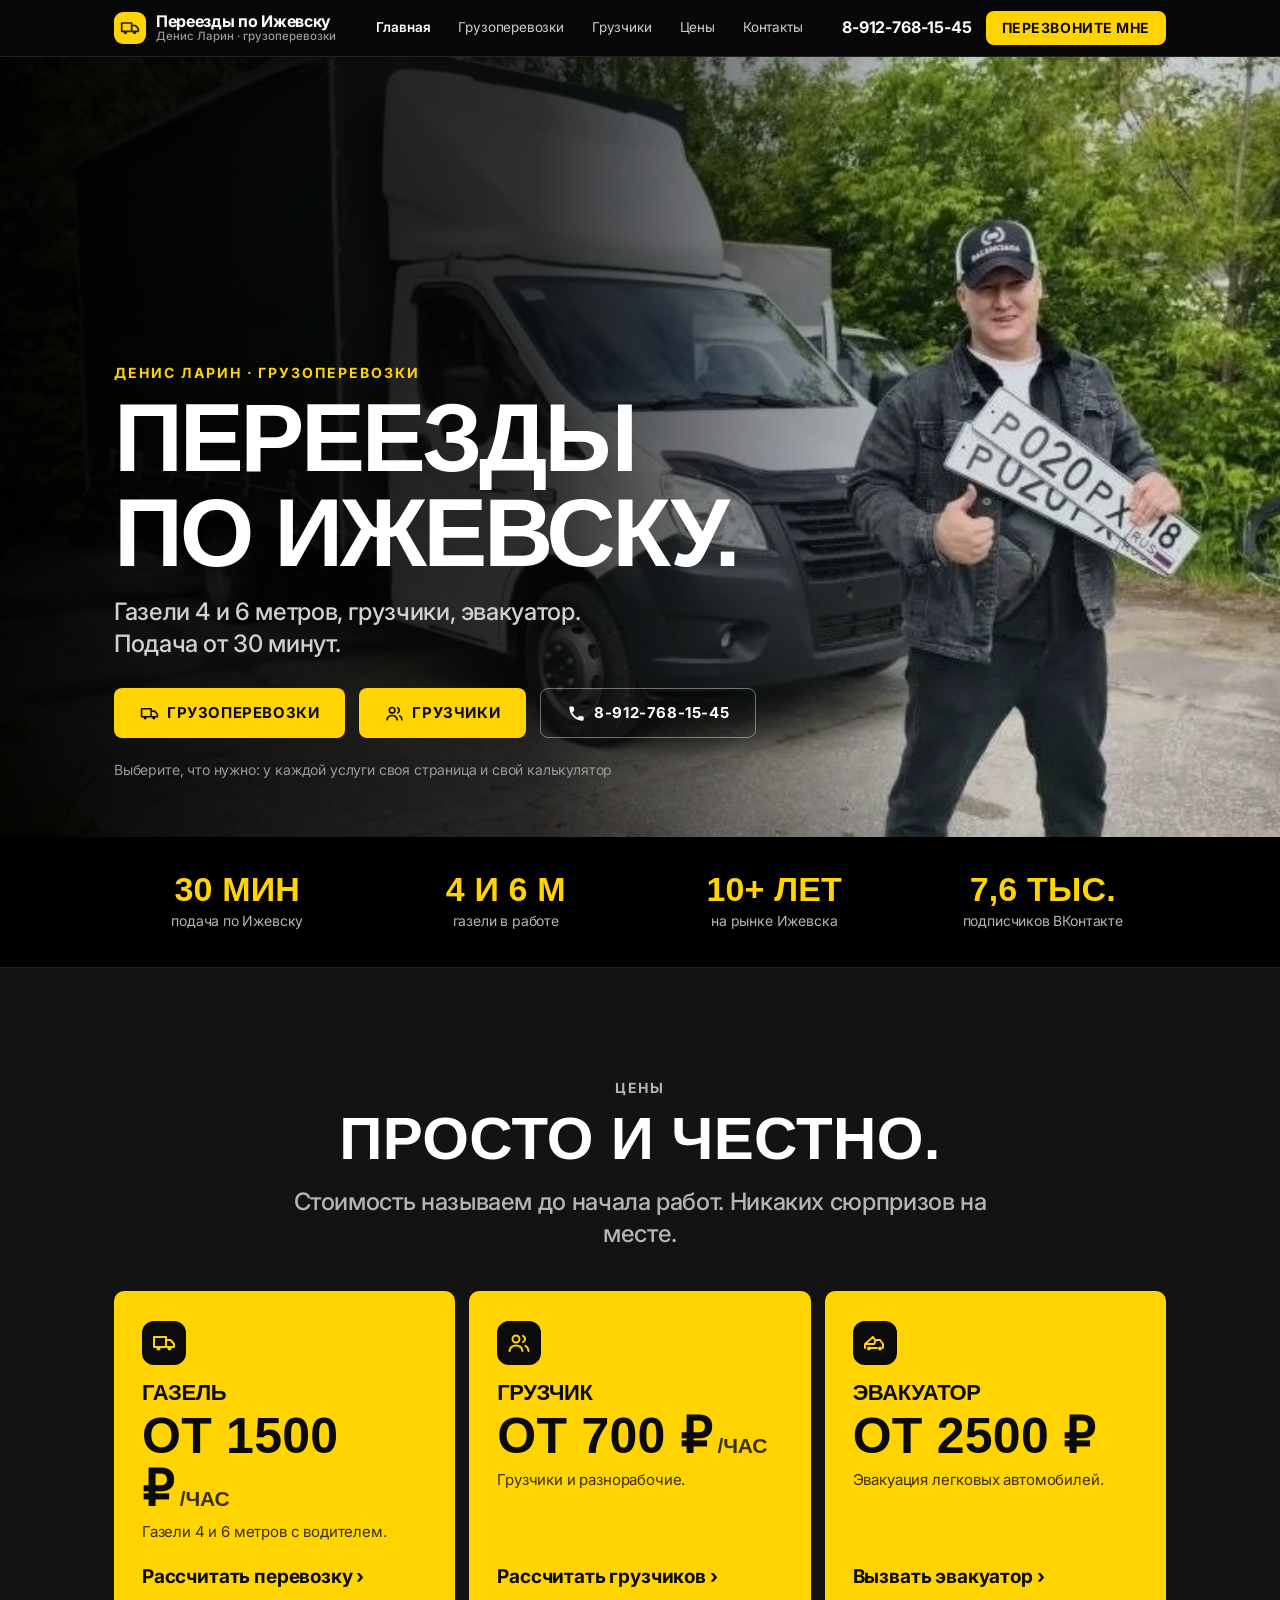
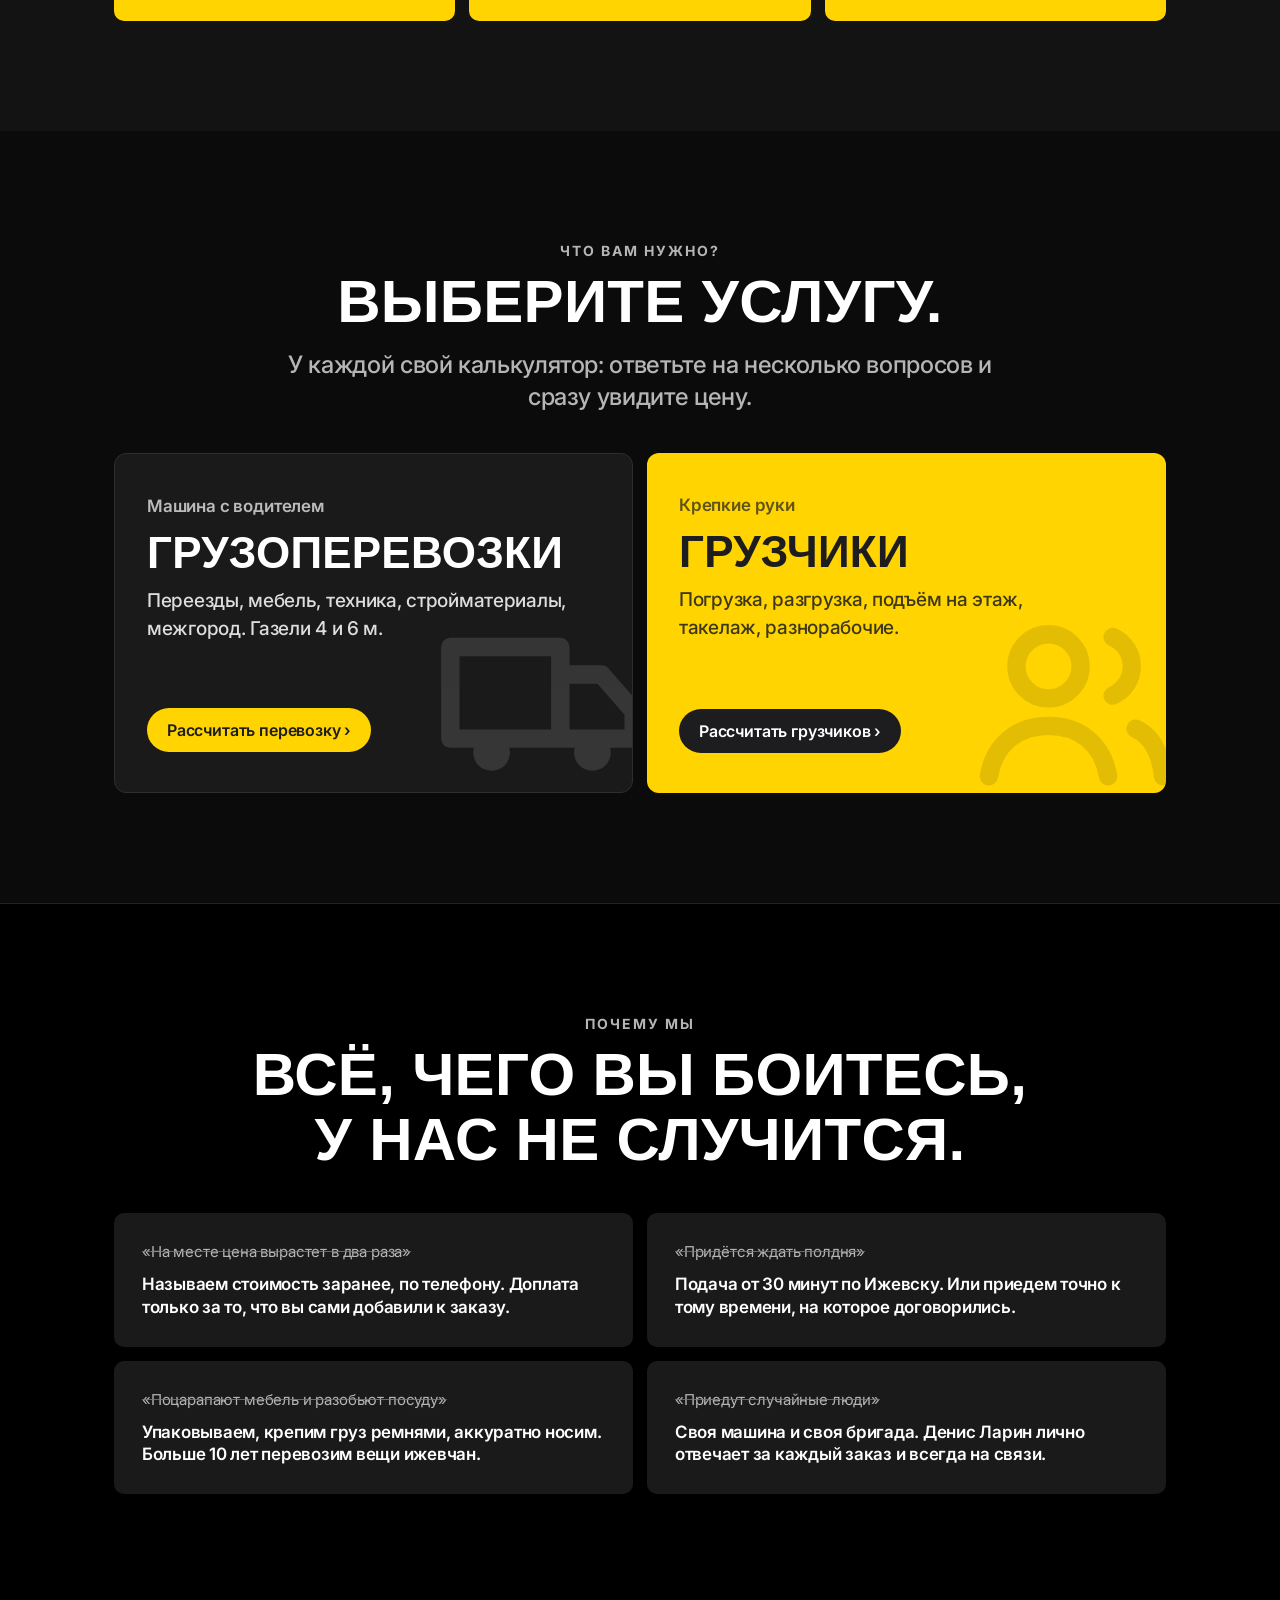
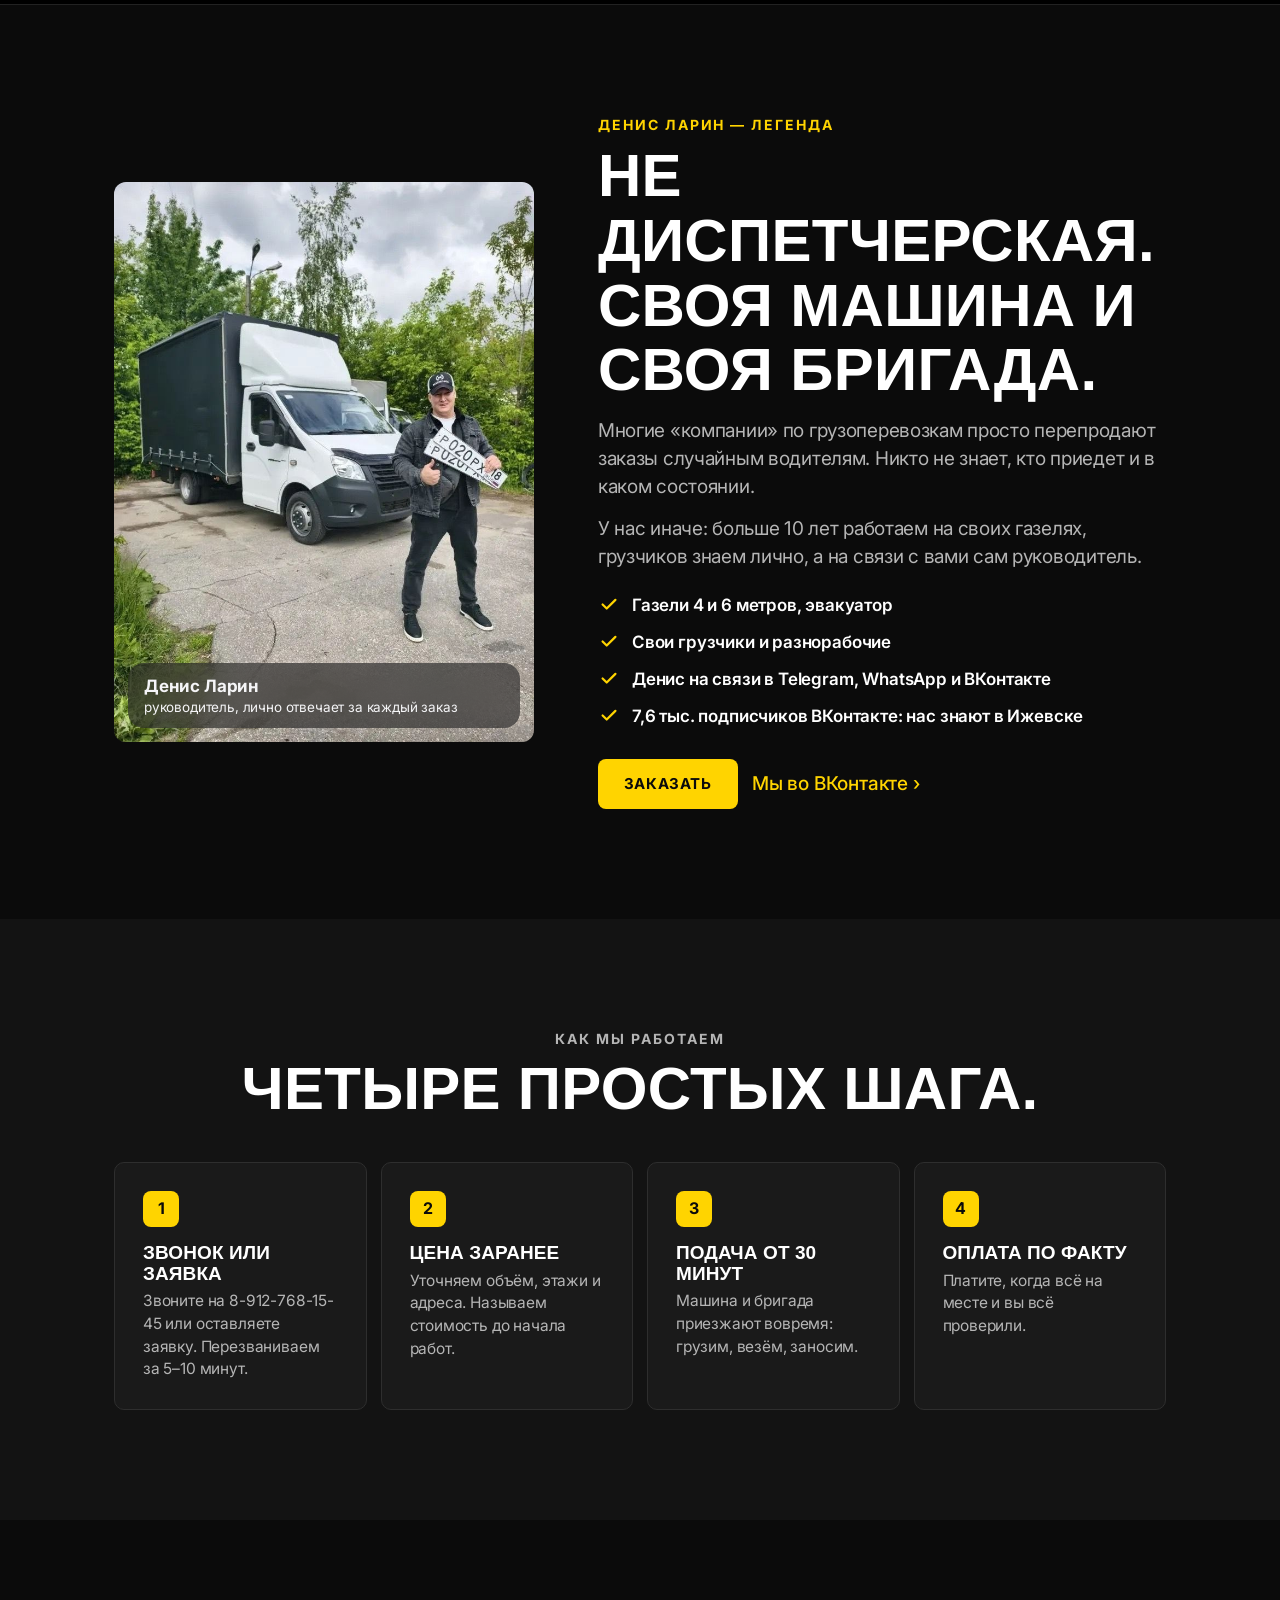
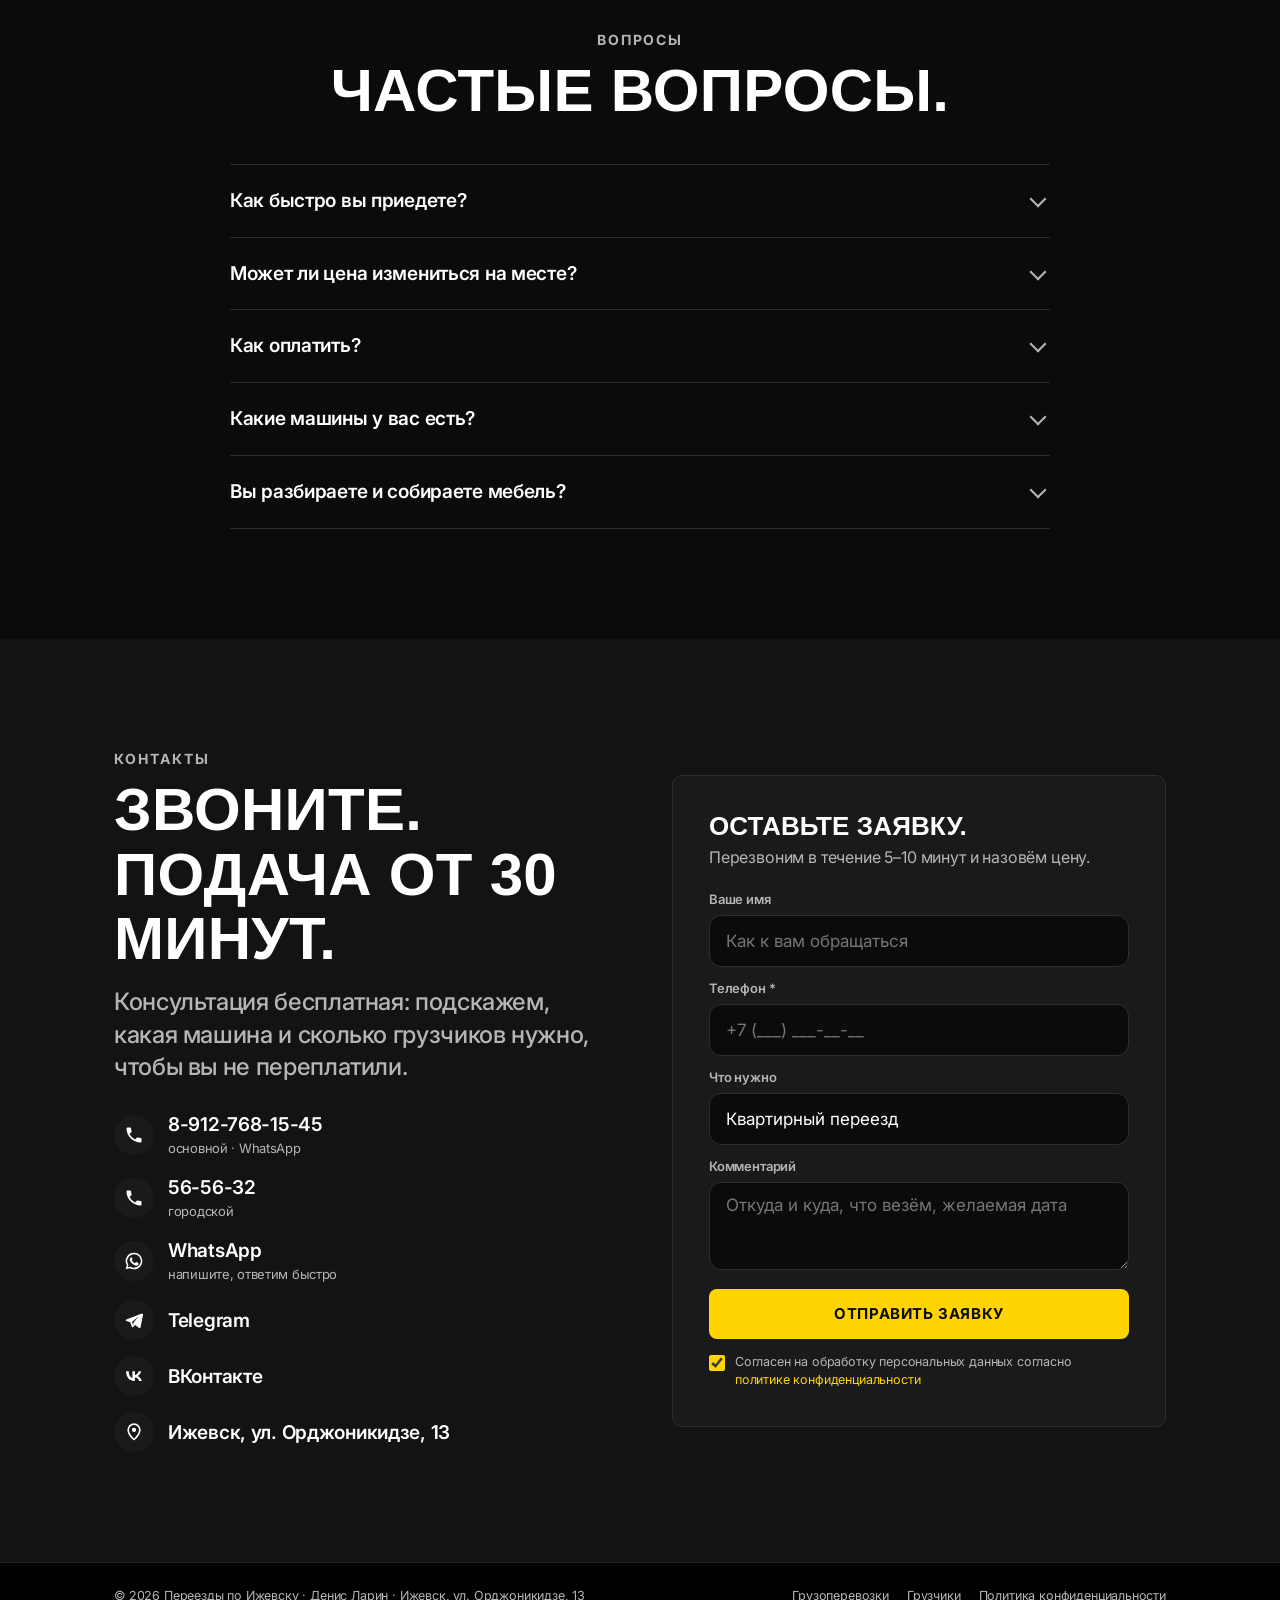
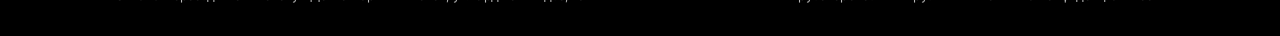
==== commit ed95ec7f: "Use vizitka (black/yellow) as the default design Co-Authored-By: Claude Opus 5.5 <noreply@anthropic." ====
--- a/gruzchiki/index.html
+++ b/gruzchiki/index.html
@@ -16,7 +16,7 @@
 <link rel="preconnect" href="https://fonts.gstatic.com" crossorigin>
 <link href="https://fonts.googleapis.com/css2?family=Inter:wght@400;500;600;700&display=swap" rel="stylesheet">
 <link rel="stylesheet" href="assets/style.css">
-<link rel="stylesheet" id="theme-css" href="assets/themes/apple.css">
+<link rel="stylesheet" id="theme-css" href="assets/themes/vizitka.css">
 <script>/* предпросмотр оформления: ?theme=vizitka */try{var t=new URLSearchParams(location.search).get("theme")||sessionStorage.getItem("theme");if(t&&/^[a-z]+$/.test(t)){sessionStorage.setItem("theme",t);document.getElementById("theme-css").href="assets/themes/"+t+".css";}}catch(e){}</script>
 </head>
 <body data-page="Главная">
--- a/gruzchiki/assets/themes/vizitka.css
+++ b/gruzchiki/assets/themes/vizitka.css
@@ -0,0 +1,63 @@
+/* Оформление «Визитка»: чёрный + жёлтый, плакатные заголовки, фото на весь первый экран */
+@import url("https://fonts.googleapis.com/css2?family=Oswald:wght@500;600;700&display=swap");
+
+:root:not(#x){
+  --bg:#0B0B0B; --bg-alt:#131313; --card:#1A1A1A; --ink:#FFFFFF; --ink-soft:#B5B5B5; --line:#2E2E2E;
+  --accent:#FFD400; --accent-hover:#FFE14D; --accent-ink:#0B0B0B; --accent-soft:#2B2400; --link:#FFD400;
+  --dark:#000; --dark-card:#1A1A1A; --dark-ink:#fff; --dark-soft:#B5B5B5;
+  --nav-bg:rgba(8,8,8,.88); --nav-ink:#fff; --radius:10px; --shadow:none;
+}
+h1,h2,h3,.tile .big,.trust b,.wiz-q,.wiz-total b,.wiz-num output,.dir h3{font-family:"Oswald","Arial Narrow",sans-serif;text-transform:uppercase;letter-spacing:.005em;font-weight:700}
+h2{font-size:clamp(34px,5.4vw,60px)}
+.eyebrow{text-transform:uppercase;font-size:14px;letter-spacing:.14em;font-weight:700}
+.eyebrow.y,.hero h1 .y{color:var(--accent)!important}
+.btn{border-radius:8px;font-weight:700;text-transform:uppercase;font-size:15px;letter-spacing:.04em}
+.btn-ghost{color:#fff;border-color:rgba(255,255,255,.4)}
+.btn-ghost:hover{background:rgba(255,255,255,.08)}
+header.top{border-bottom:1px solid #222}
+.logo small{color:#999}
+
+/* Первый экран: фото на весь экран, текст слева */
+.hero{position:relative;text-align:left;padding:0;min-height:min(92vh,780px);display:flex;align-items:flex-end;background:#000}
+.hero-in{width:100%}
+.hero-photo{position:absolute;inset:0;max-width:none;border-radius:0;aspect-ratio:auto;margin:0}
+.hero-photo img{object-position:65% 45%}
+.hero-photo::after{content:"";position:absolute;inset:0;background:linear-gradient(0deg,rgba(0,0,0,.95) 0%,rgba(0,0,0,.75) 45%,rgba(0,0,0,.2) 100%)}
+@media (min-width:900px){ .hero-photo::after{background:linear-gradient(90deg,rgba(0,0,0,.96) 0%,rgba(0,0,0,.8) 42%,rgba(0,0,0,.1) 75%)} }
+.hero-text{position:relative;z-index:1;padding:120px 0 56px;max-width:660px}
+.hero h1{font-size:clamp(46px,8vw,96px);margin:0 0 16px;line-height:.98}
+.hero .lead-text{margin:0 0 28px;color:#D0D0D0}
+.hero .cta-row{justify-content:flex-start}
+.hero-note{color:#999;margin-bottom:0}
+
+.trust{border-color:#222;background:#000}
+.trust b{color:var(--accent);font-size:34px}
+
+/* Цены — жёлтые плашки, как на визитке */
+.tile{background:var(--accent);color:#0B0B0B}
+.tile p,.tile .big small{color:#3A3200}
+.tile .svc-ico{background:#0B0B0B;color:var(--accent)}
+.tile .more{color:#0B0B0B;font-weight:700}
+.dir.d1{background:#1A1A1A;border:1px solid #2E2E2E}
+.dir{border-radius:12px}
+.svc,.step,.ptable,.card,.wiz{border:1px solid var(--line)}
+.dark-sec{background:#000;border-top:1px solid #222;border-bottom:1px solid #222}
+.pain .yes{font-size:17px}
+.about-photo{border-radius:12px}
+.about li svg{color:var(--accent)}
+.step::before{background:var(--accent);color:#0B0B0B;border-radius:8px}
+.field input,.field select,.field textarea,.wiz-input{background:#0B0B0B}
+.wiz-opt{background:#141414}
+.wiz-opt.sel{border-color:var(--accent);box-shadow:0 0 0 1px var(--accent)}
+.wiz-opt.sel .ck{background:var(--accent);border-color:var(--accent)}
+.wiz-opt .ck svg{color:#0B0B0B}
+.wiz-ticks i.on{background:var(--accent)}
+.wiz-total{background:var(--accent);color:#0B0B0B}
+.wiz-total small,.wiz-total div{color:#3A3200!important}
+.wiz-side li svg{color:var(--accent)}
+.consent input{accent-color:var(--accent)}
+.mbar{border-top-color:#222}
+.mbar .m-call,.mbar .m-msg{background:#1F1F1F;color:#fff}
+footer{background:#000;border-color:#222}
+.tile .big{font-size:clamp(36px,4.2vw,50px)}
+.mbar a,.mbar button{border-radius:8px;text-transform:uppercase;font-size:13px;letter-spacing:.03em}
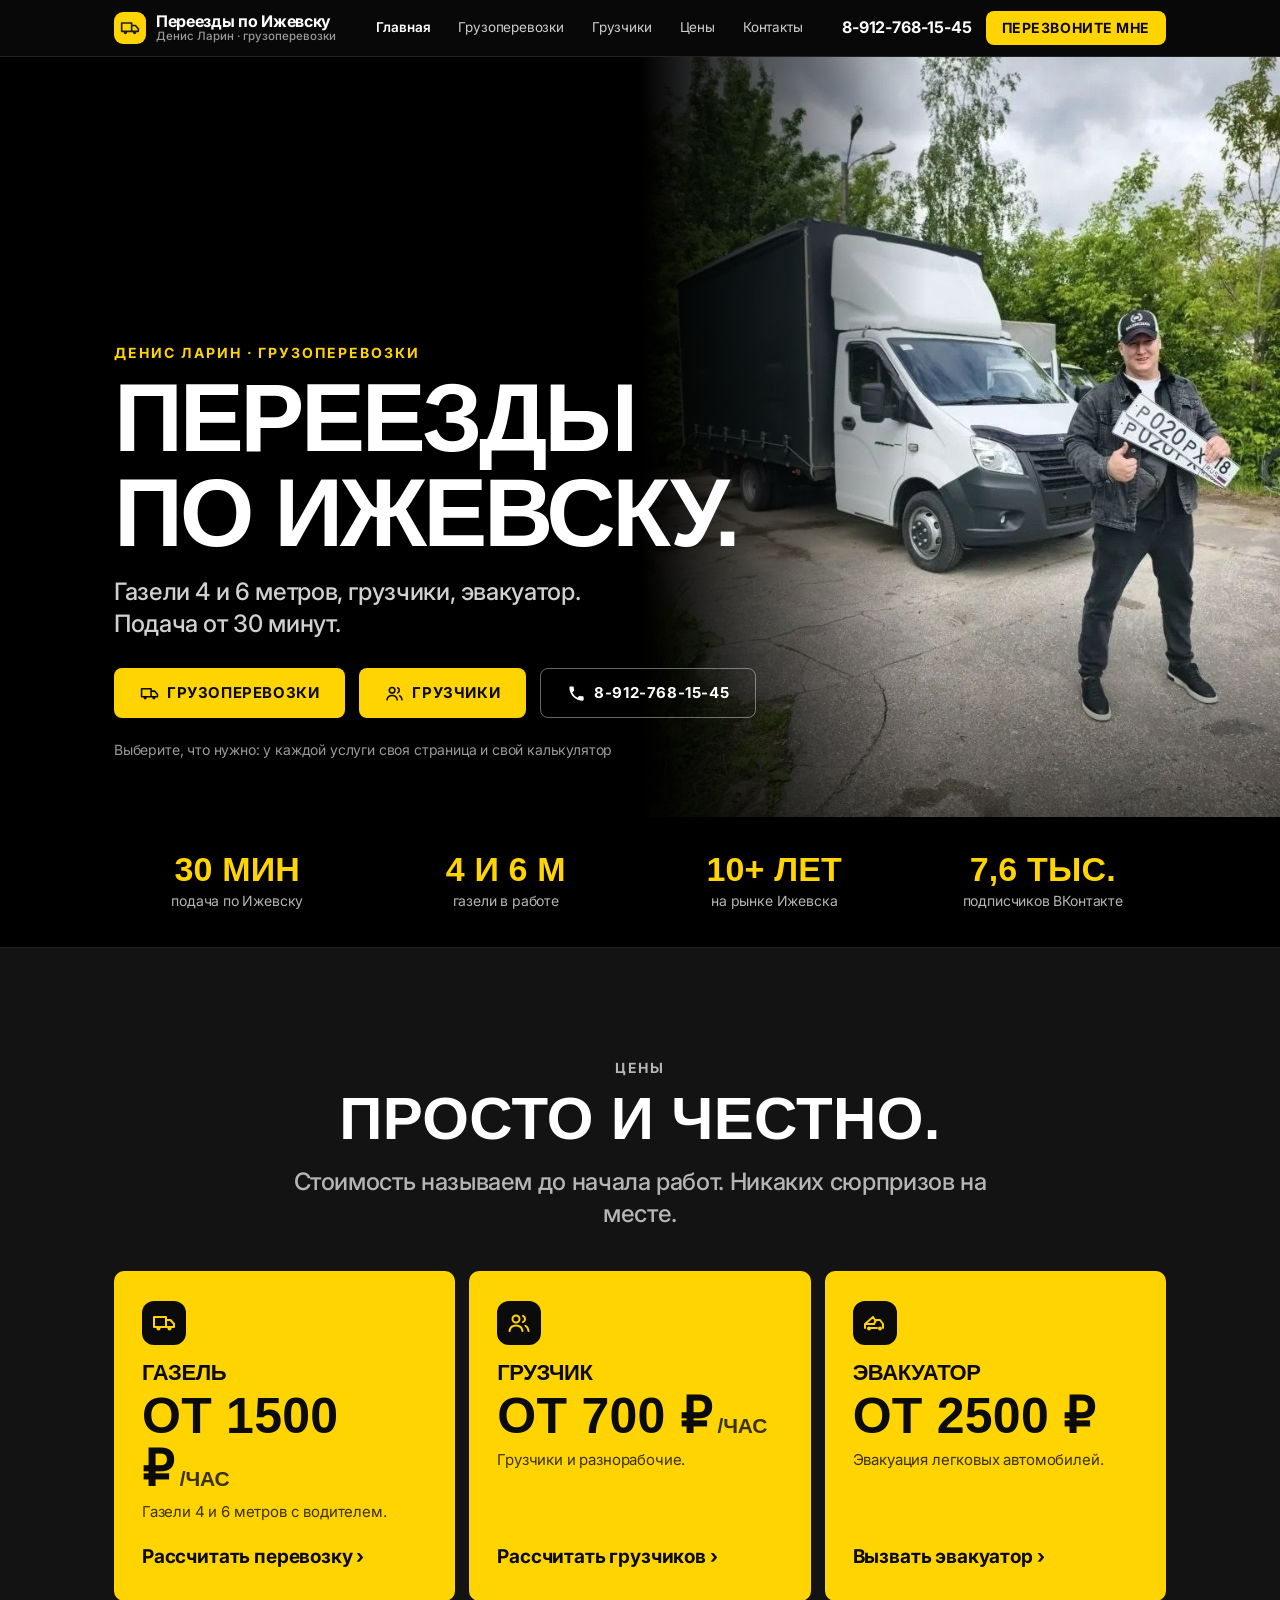
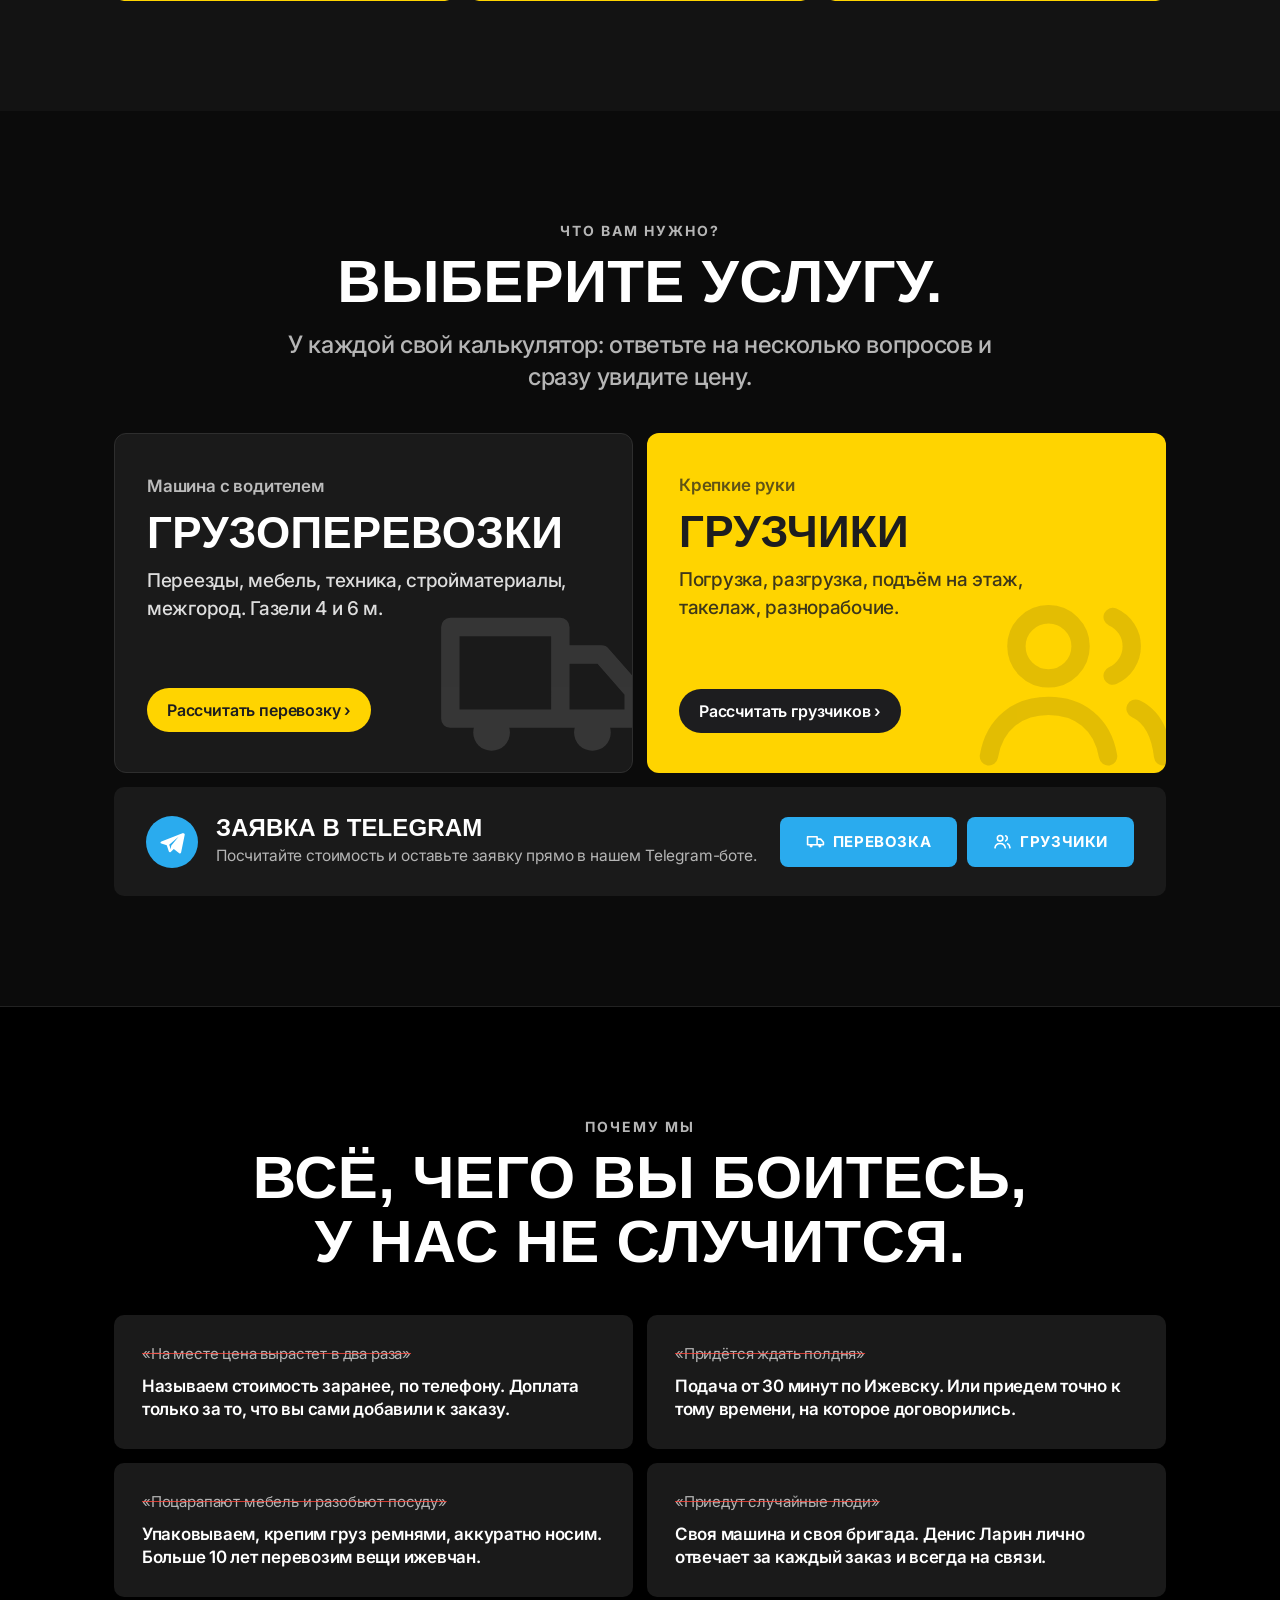
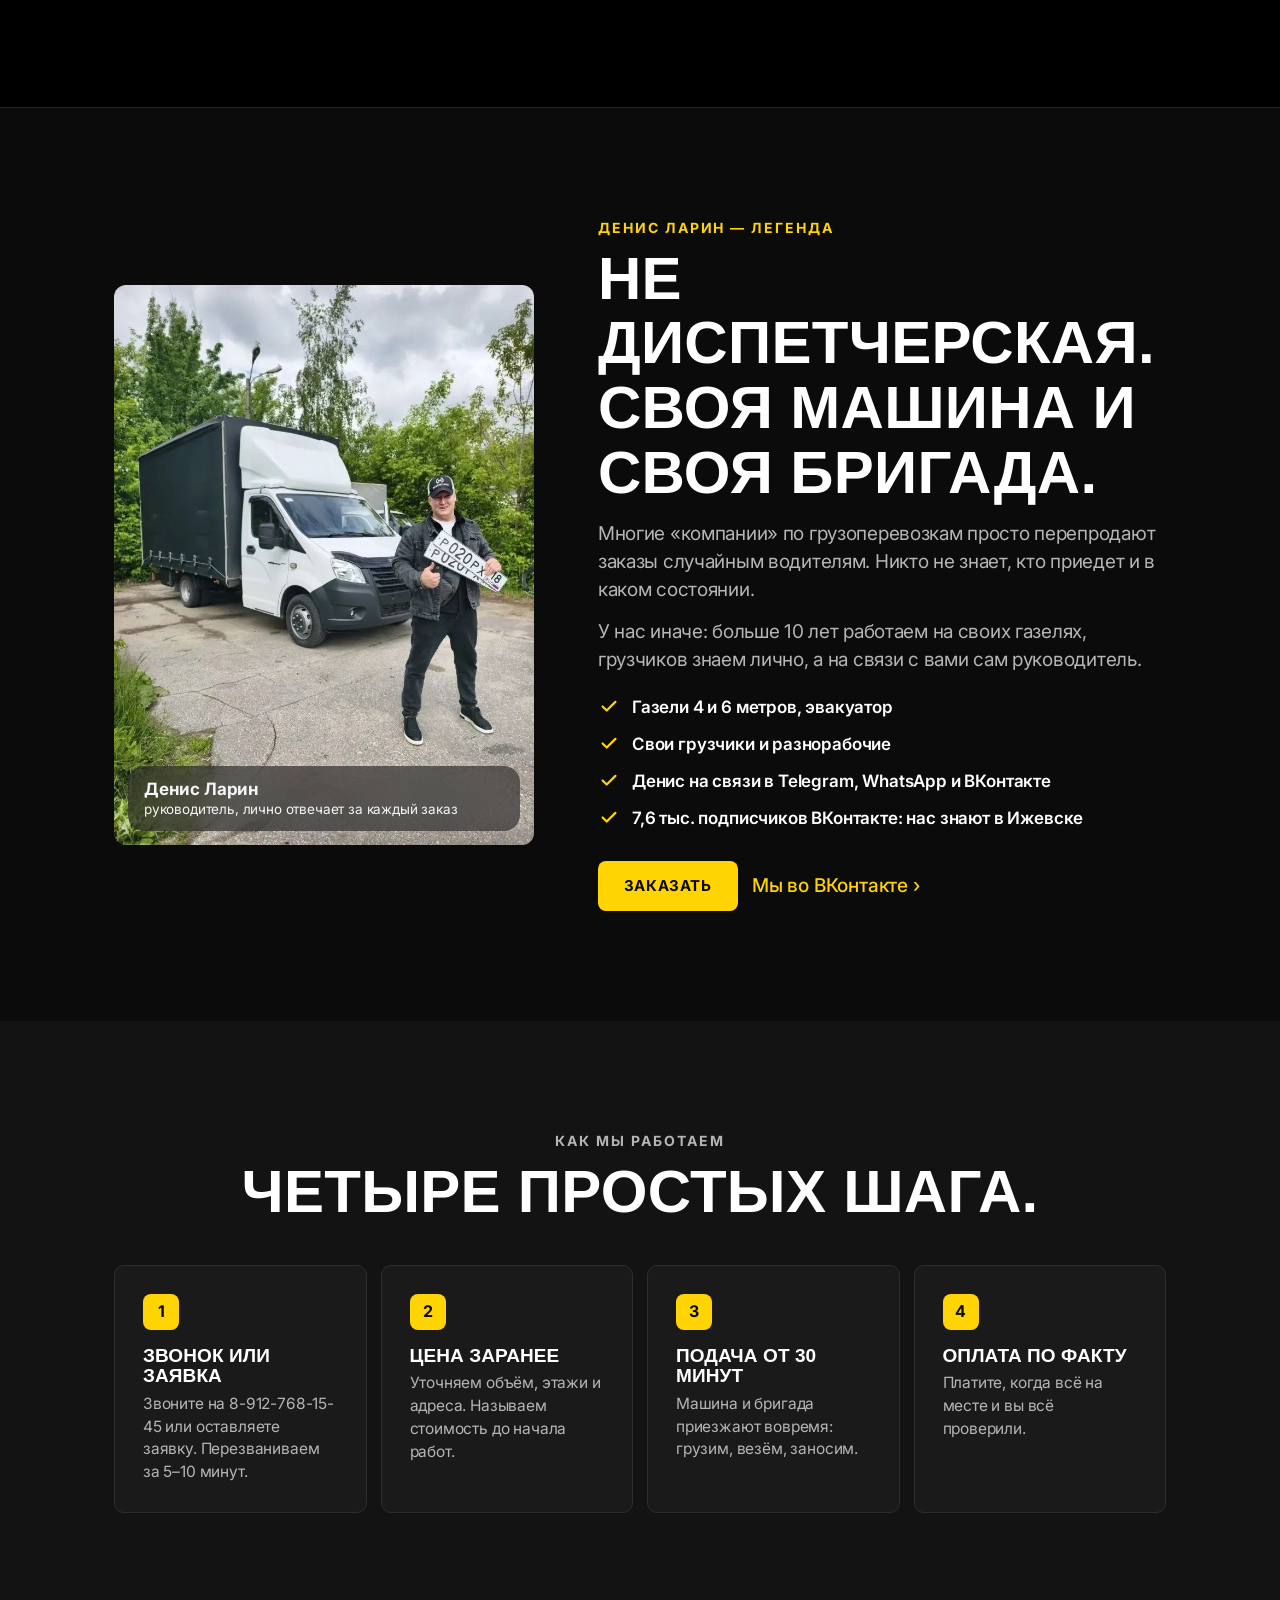
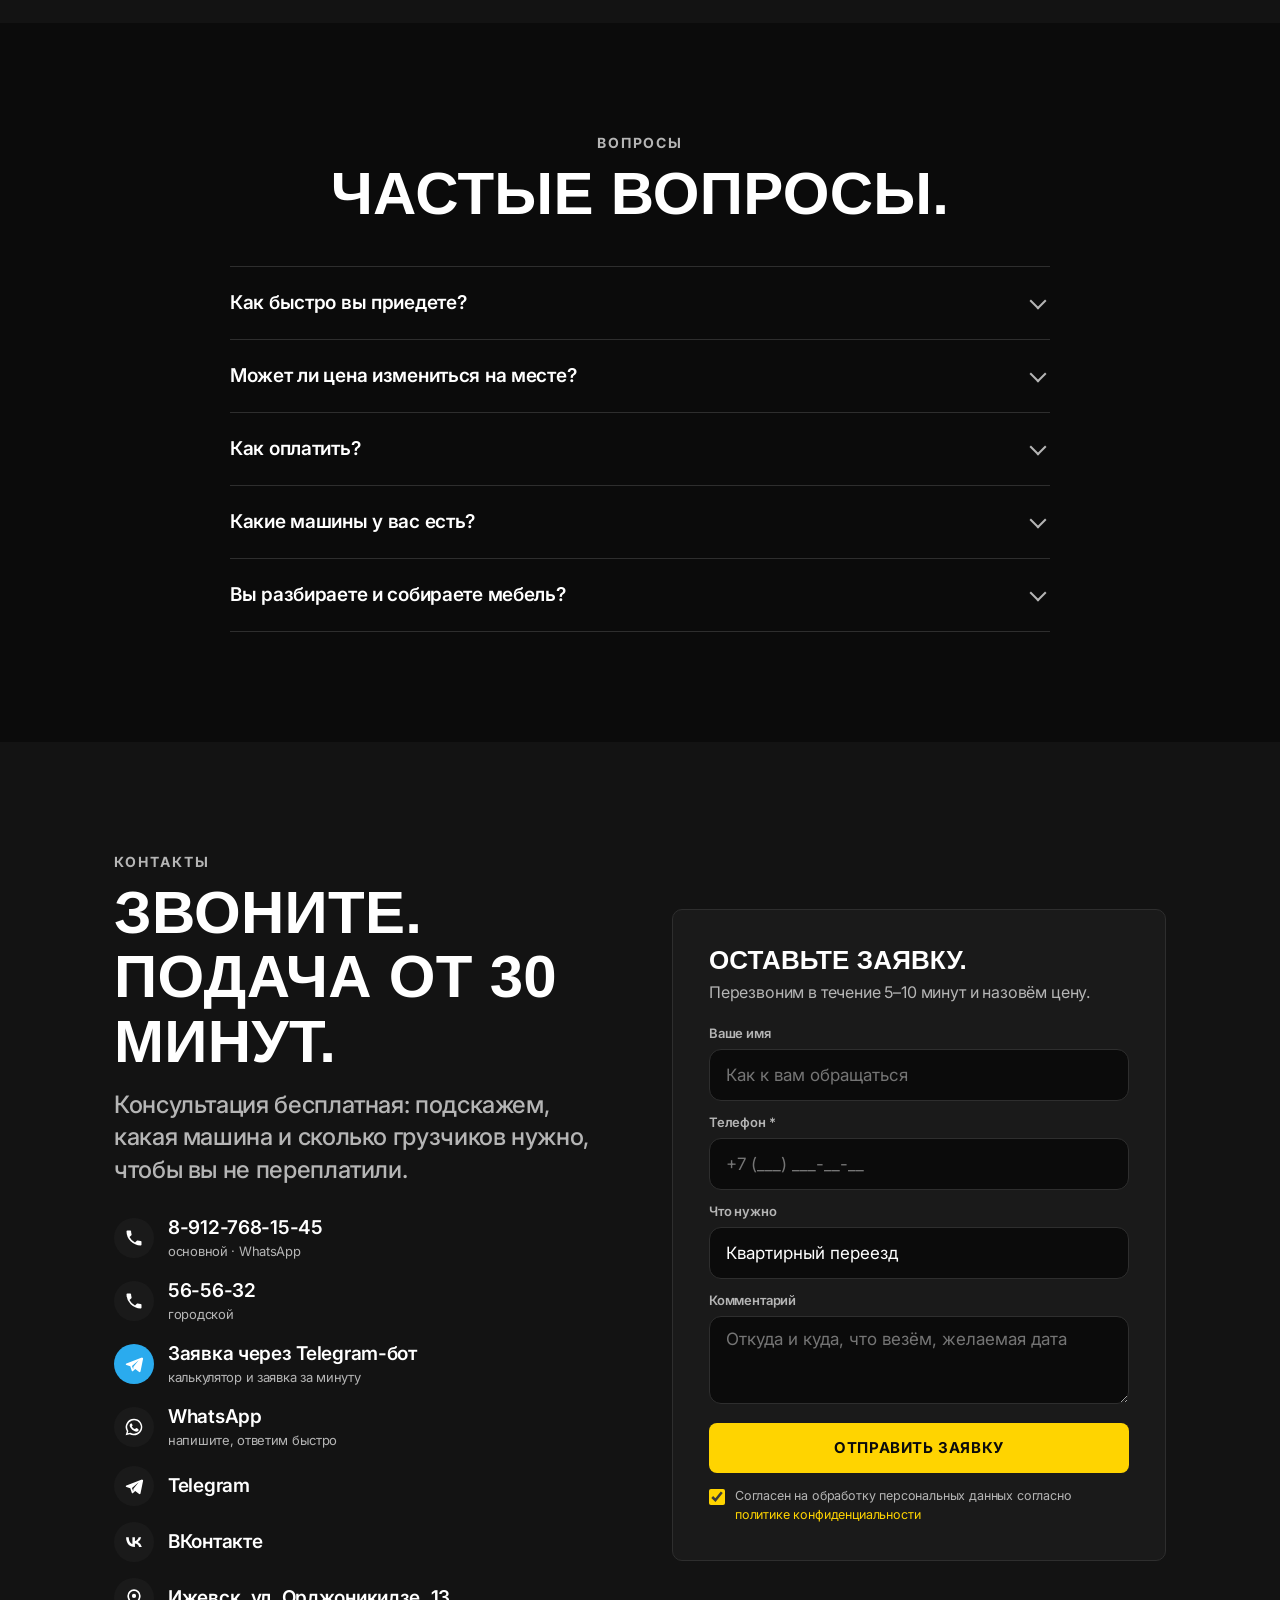
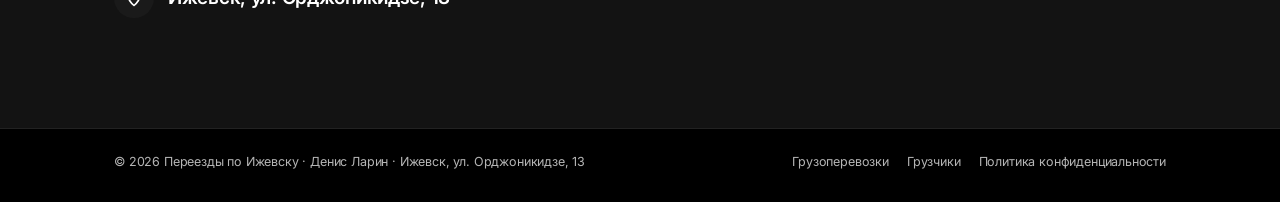
==== commit f7052c16: "Add Telegram bot entry points and sharper hero photo Buttons across the site open the calculator ins" ====
--- a/gruzchiki/index.html
+++ b/gruzchiki/index.html
@@ -126,6 +126,13 @@
         <svg class="bgi"><use href="#i-people"/></svg>
       </a>
     </div>
+    <div class="tg-strip">
+      <div class="tg-txt"><span class="tg-ico"><svg><use href="#i-tg"/></svg></span><div><h3>Заявка в Telegram</h3><p>Посчитайте стоимость и оставьте заявку прямо в нашем Telegram-боте.</p></div></div>
+      <div class="cta-row">
+        <a class="btn btn-tg js-bot" data-bot="perevozki" data-goal="messenger_click" href="https://t.me/vladospa" target="_blank" rel="noopener"><svg><use href="#i-truck"/></svg> Перевозка</a>
+        <a class="btn btn-tg js-bot" data-bot="gruzchiki" data-goal="messenger_click" href="https://t.me/vladospa" target="_blank" rel="noopener"><svg><use href="#i-people"/></svg> Грузчики</a>
+      </div>
+    </div>
   </div>
 </section>
 <section class="dark-sec">
@@ -201,6 +208,7 @@
       <div class="contacts">
         <a class="js-tel" href="tel:+79127681545" data-goal="phone_click"><span class="ci"><svg><use href="#i-phone"/></svg></span><span><span data-cfg="phone">8-912-768-15-45</span><small>основной · WhatsApp</small></span></a>
         <a class="js-tel2" href="tel:+73412565632" data-goal="phone_click"><span class="ci"><svg><use href="#i-phone"/></svg></span><span><span data-cfg="phone2">56-56-32</span><small>городской</small></span></a>
+        <a class="js-bot" data-bot="perevozki" href="https://t.me/vladospa" data-goal="messenger_click" target="_blank" rel="noopener"><span class="ci" style="background:#2AABEE;color:#fff"><svg><use href="#i-tg"/></svg></span><span>Заявка через Telegram-бот<small>калькулятор и заявка за минуту</small></span></a>
         <a class="js-wa" href="https://wa.me/79127681545" data-goal="messenger_click" target="_blank" rel="noopener"><span class="ci"><svg><use href="#i-wa"/></svg></span><span>WhatsApp<small>напишите, ответим быстро</small></span></a>
         <a class="js-tg" href="https://t.me/vladospa" data-goal="messenger_click" target="_blank" rel="noopener"><span class="ci"><svg><use href="#i-tg"/></svg></span><span>Telegram</span></a>
         <a class="js-vk" href="https://vk.ru/denislarin30" data-goal="messenger_click" target="_blank" rel="noopener"><span class="ci"><svg><use href="#i-vk"/></svg></span><span>ВКонтакте</span></a>
--- a/gruzchiki/assets/style.css
+++ b/gruzchiki/assets/style.css
@@ -364,3 +364,18 @@
 body.miniapp .wiz{box-shadow:none;border-radius:0;min-height:100vh}
 
 .sr{position:absolute;width:1px;height:1px;overflow:hidden;clip:rect(0 0 0 0)}
+
+/* Telegram */
+.btn-tg{background:#2AABEE;color:#fff}
+.btn-tg:hover{background:#1E96D4}
+.tg-line{display:flex;align-items:center;justify-content:center;gap:10px;margin-top:18px;font-weight:600;font-size:16px}
+.tg-line svg{width:20px;height:20px;color:#2AABEE}
+.tg-strip{display:flex;flex-wrap:wrap;align-items:center;justify-content:space-between;gap:20px;background:var(--card);border-radius:var(--radius);padding:28px 32px;margin-top:14px}
+.tg-strip h3{font-size:24px;margin-bottom:4px}
+.tg-strip p{color:var(--ink-soft);font-size:15.5px}
+.tg-strip .cta-row{gap:10px}
+.tg-strip .tg-ico{width:52px;height:52px;border-radius:50%;background:#2AABEE;color:#fff;display:grid;place-items:center;flex:none}
+.tg-strip .tg-ico svg{width:28px;height:28px}
+.tg-strip .tg-txt{display:flex;gap:18px;align-items:center;flex:1;min-width:260px}
+.mini-choose{display:grid;gap:12px;margin-top:22px}
+@media (min-width:960px){ .tg-line{display:none} }
--- a/gruzchiki/assets/themes/vizitka.css
+++ b/gruzchiki/assets/themes/vizitka.css
@@ -23,7 +23,16 @@
 .hero-photo{position:absolute;inset:0;max-width:none;border-radius:0;aspect-ratio:auto;margin:0}
 .hero-photo img{object-position:65% 45%}
 .hero-photo::after{content:"";position:absolute;inset:0;background:linear-gradient(0deg,rgba(0,0,0,.95) 0%,rgba(0,0,0,.75) 45%,rgba(0,0,0,.2) 100%)}
-@media (min-width:900px){ .hero-photo::after{background:linear-gradient(90deg,rgba(0,0,0,.96) 0%,rgba(0,0,0,.8) 42%,rgba(0,0,0,.1) 75%)} }
+/* На компьютере фото не растягиваем на всю ширину (оно 768×1024 и расплывается):
+   ставим справа в натуральный размер и плавно растворяем в чёрном фоне */
+@media (min-width:900px){
+  .hero{min-height:min(88vh,760px)}
+  .hero-photo{left:auto;right:0;width:min(50vw,640px)}
+  .hero-photo img{object-position:center 40%}
+  .hero-photo::after{background:linear-gradient(90deg,#000 0%,rgba(0,0,0,.55) 22%,rgba(0,0,0,0) 45%),linear-gradient(0deg,rgba(0,0,0,.6) 0%,rgba(0,0,0,0) 30%)}
+  .hero-text{padding:110px 0 80px}
+}
+@media (min-width:1500px){ .hero-photo{right:calc((100vw - 1500px)/2)} .hero-photo::after{background:linear-gradient(90deg,#000 0%,rgba(0,0,0,.55) 22%,rgba(0,0,0,0) 45%),linear-gradient(270deg,#000 0%,rgba(0,0,0,0) 18%),linear-gradient(0deg,rgba(0,0,0,.6) 0%,rgba(0,0,0,0) 30%)} }
 .hero-text{position:relative;z-index:1;padding:120px 0 56px;max-width:660px}
 .hero h1{font-size:clamp(46px,8vw,96px);margin:0 0 16px;line-height:.98}
 .hero .lead-text{margin:0 0 28px;color:#D0D0D0}
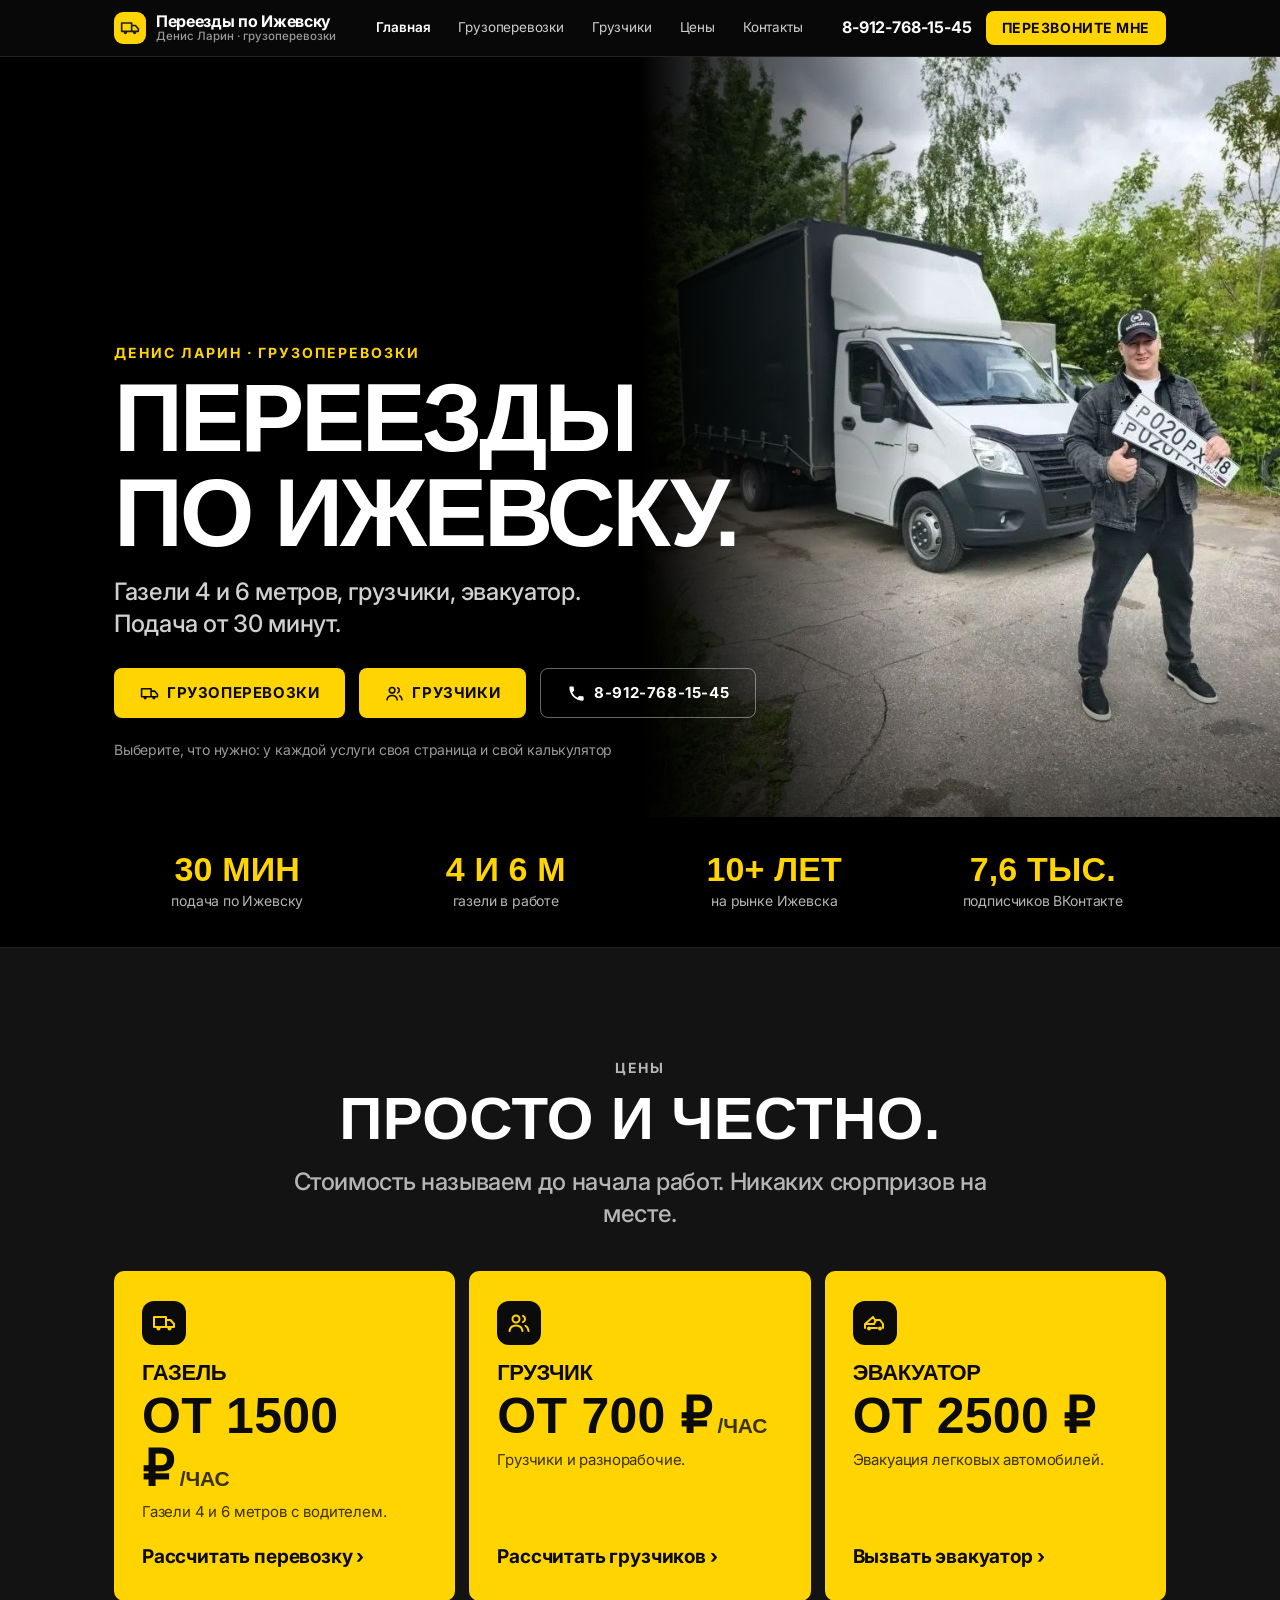
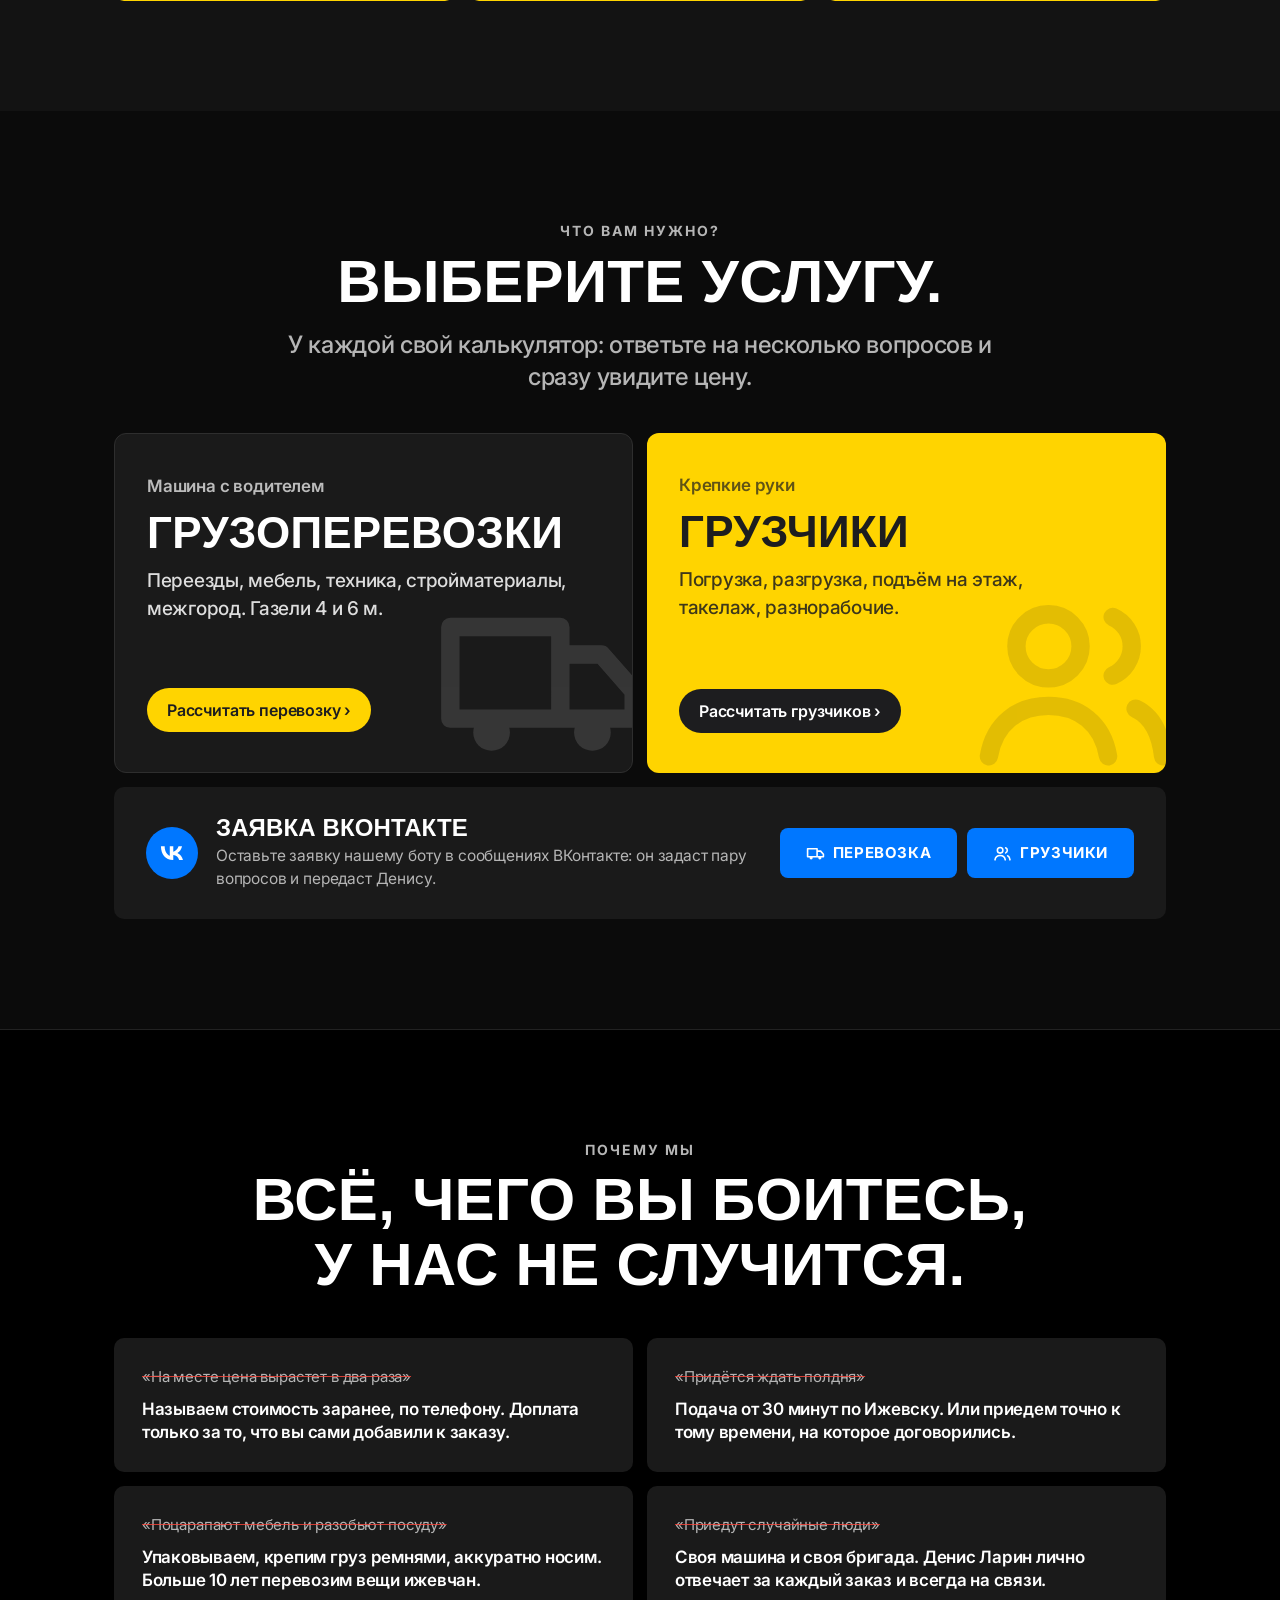
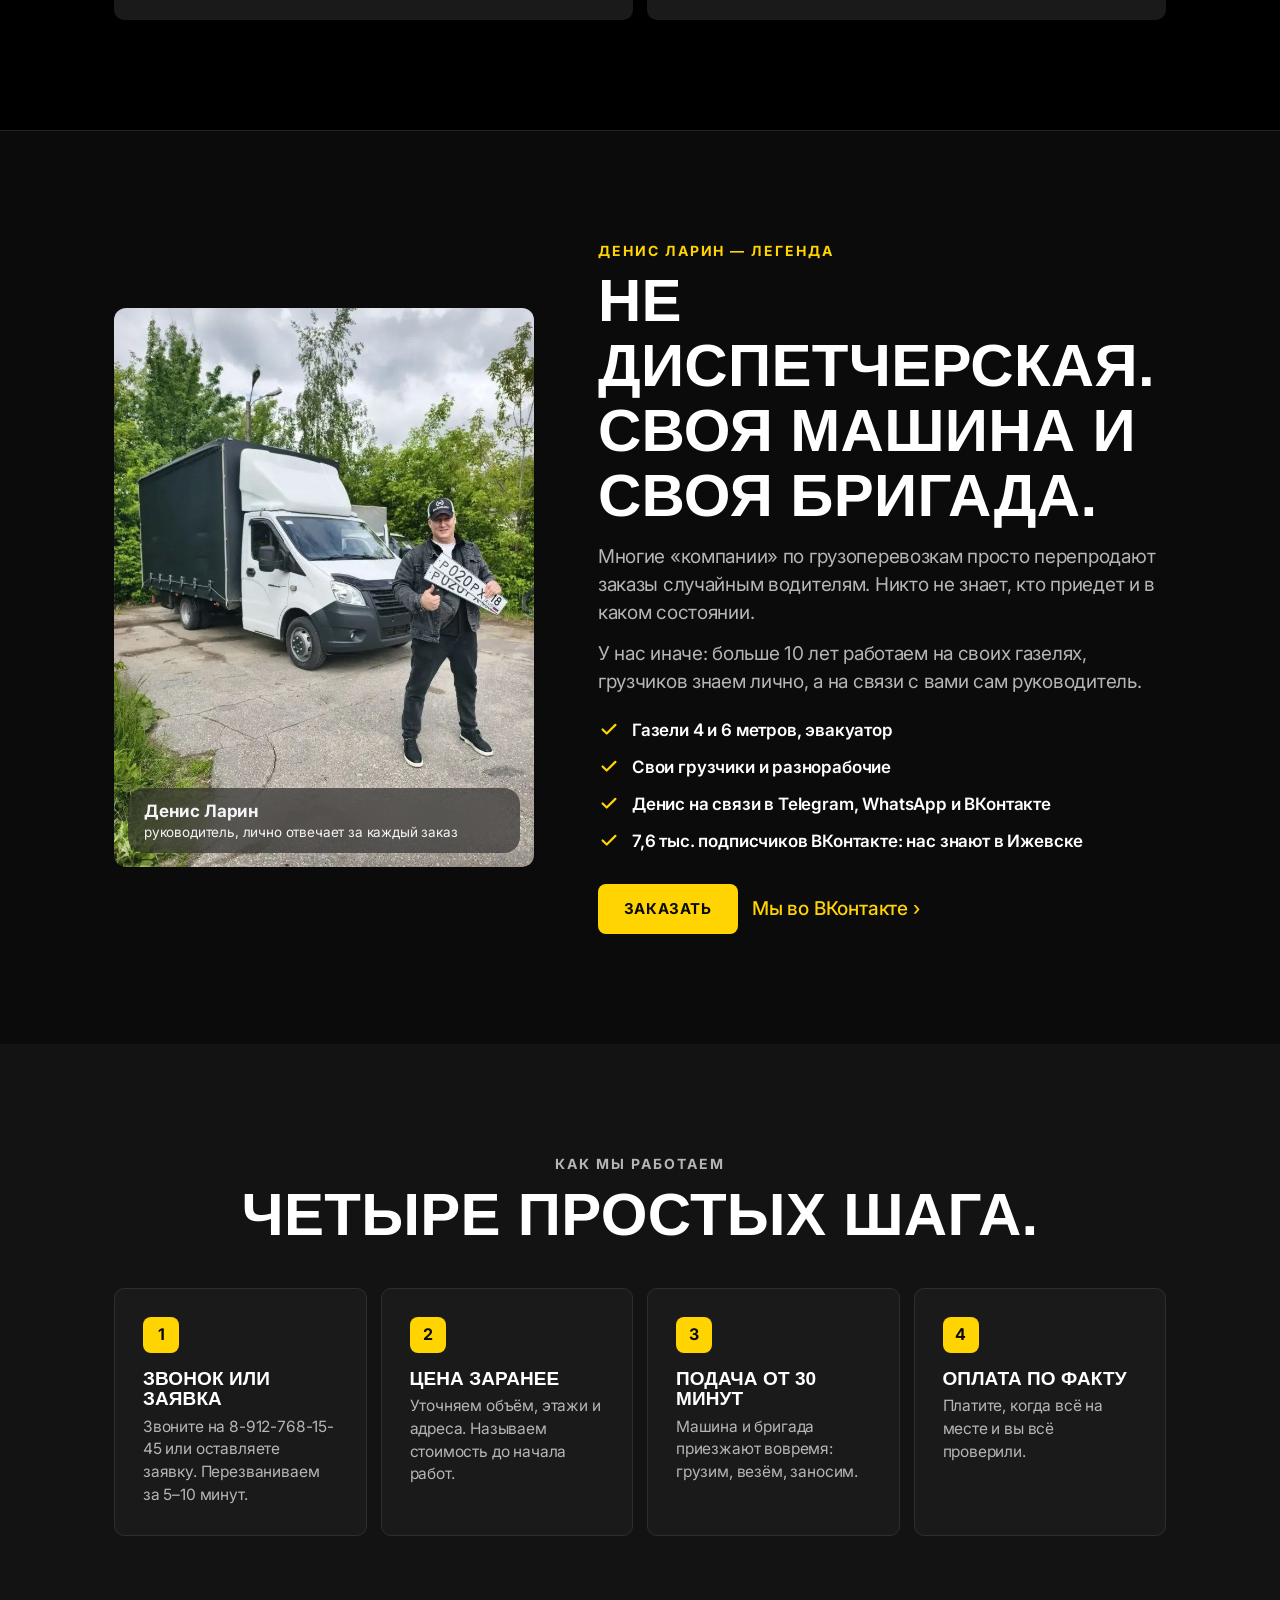
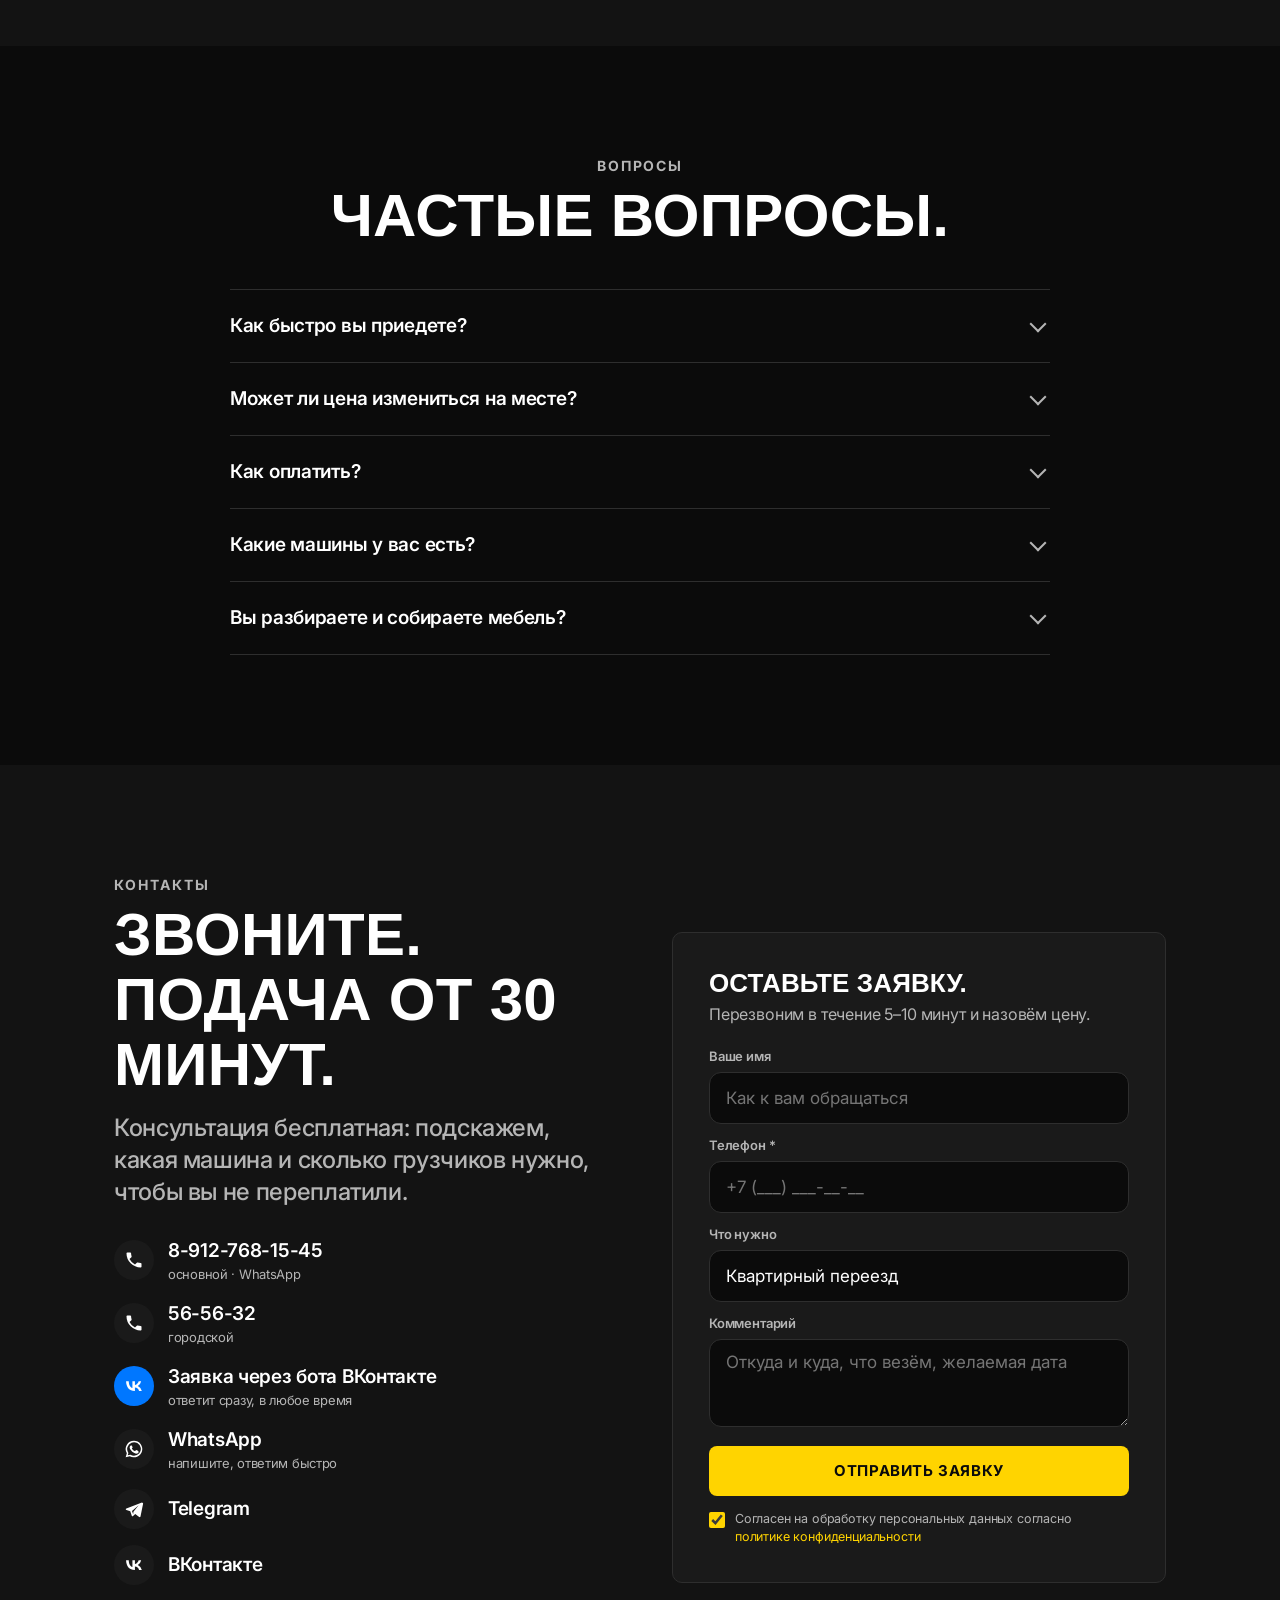
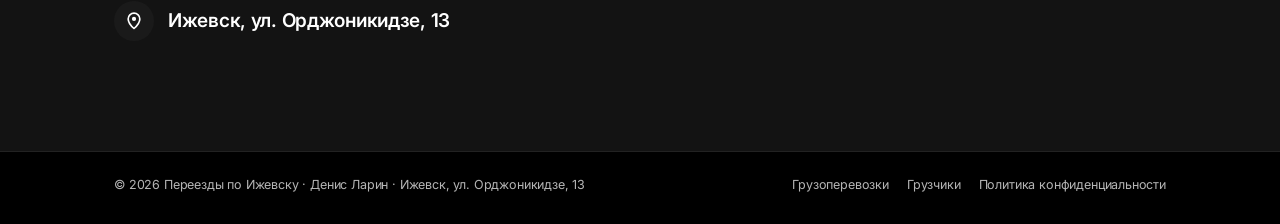
==== commit af5fda48: "Switch bot buttons from Telegram to VK Buttons now open a dialog with the VK community (vk.me/<commu" ====
--- a/gruzchiki/index.html
+++ b/gruzchiki/index.html
@@ -127,10 +127,10 @@
       </a>
     </div>
     <div class="tg-strip">
-      <div class="tg-txt"><span class="tg-ico"><svg><use href="#i-tg"/></svg></span><div><h3>Заявка в Telegram</h3><p>Посчитайте стоимость и оставьте заявку прямо в нашем Telegram-боте.</p></div></div>
+      <div class="tg-txt"><span class="tg-ico"><svg><use href="#i-vk"/></svg></span><div><h3>Заявка ВКонтакте</h3><p>Оставьте заявку нашему боту в сообщениях ВКонтакте: он задаст пару вопросов и передаст Денису.</p></div></div>
       <div class="cta-row">
-        <a class="btn btn-tg js-bot" data-bot="perevozki" data-goal="messenger_click" href="https://t.me/vladospa" target="_blank" rel="noopener"><svg><use href="#i-truck"/></svg> Перевозка</a>
-        <a class="btn btn-tg js-bot" data-bot="gruzchiki" data-goal="messenger_click" href="https://t.me/vladospa" target="_blank" rel="noopener"><svg><use href="#i-people"/></svg> Грузчики</a>
+        <a class="btn btn-vkb js-bot" data-bot="perevozki" data-goal="messenger_click" href="https://vk.ru/denislarin30" target="_blank" rel="noopener"><svg><use href="#i-truck"/></svg> Перевозка</a>
+        <a class="btn btn-vkb js-bot" data-bot="gruzchiki" data-goal="messenger_click" href="https://vk.ru/denislarin30" target="_blank" rel="noopener"><svg><use href="#i-people"/></svg> Грузчики</a>
       </div>
     </div>
   </div>
@@ -208,7 +208,7 @@
       <div class="contacts">
         <a class="js-tel" href="tel:+79127681545" data-goal="phone_click"><span class="ci"><svg><use href="#i-phone"/></svg></span><span><span data-cfg="phone">8-912-768-15-45</span><small>основной · WhatsApp</small></span></a>
         <a class="js-tel2" href="tel:+73412565632" data-goal="phone_click"><span class="ci"><svg><use href="#i-phone"/></svg></span><span><span data-cfg="phone2">56-56-32</span><small>городской</small></span></a>
-        <a class="js-bot" data-bot="perevozki" href="https://t.me/vladospa" data-goal="messenger_click" target="_blank" rel="noopener"><span class="ci" style="background:#2AABEE;color:#fff"><svg><use href="#i-tg"/></svg></span><span>Заявка через Telegram-бот<small>калькулятор и заявка за минуту</small></span></a>
+        <a class="js-bot" data-bot="perevozki" href="https://vk.ru/denislarin30" data-goal="messenger_click" target="_blank" rel="noopener"><span class="ci" style="background:#0077FF;color:#fff"><svg><use href="#i-vk"/></svg></span><span>Заявка через бота ВКонтакте<small>ответит сразу, в любое время</small></span></a>
         <a class="js-wa" href="https://wa.me/79127681545" data-goal="messenger_click" target="_blank" rel="noopener"><span class="ci"><svg><use href="#i-wa"/></svg></span><span>WhatsApp<small>напишите, ответим быстро</small></span></a>
         <a class="js-tg" href="https://t.me/vladospa" data-goal="messenger_click" target="_blank" rel="noopener"><span class="ci"><svg><use href="#i-tg"/></svg></span><span>Telegram</span></a>
         <a class="js-vk" href="https://vk.ru/denislarin30" data-goal="messenger_click" target="_blank" rel="noopener"><span class="ci"><svg><use href="#i-vk"/></svg></span><span>ВКонтакте</span></a>
--- a/gruzchiki/assets/style.css
+++ b/gruzchiki/assets/style.css
@@ -365,16 +365,16 @@
 
 .sr{position:absolute;width:1px;height:1px;overflow:hidden;clip:rect(0 0 0 0)}
 
-/* Telegram */
-.btn-tg{background:#2AABEE;color:#fff}
-.btn-tg:hover{background:#1E96D4}
+/* Бот ВКонтакте */
+.btn-vkb{background:#0077FF;color:#fff}
+.btn-vkb:hover{background:#0066DD}
 .tg-line{display:flex;align-items:center;justify-content:center;gap:10px;margin-top:18px;font-weight:600;font-size:16px}
-.tg-line svg{width:20px;height:20px;color:#2AABEE}
+.tg-line svg{width:22px;height:22px;color:#0077FF}
 .tg-strip{display:flex;flex-wrap:wrap;align-items:center;justify-content:space-between;gap:20px;background:var(--card);border-radius:var(--radius);padding:28px 32px;margin-top:14px}
 .tg-strip h3{font-size:24px;margin-bottom:4px}
 .tg-strip p{color:var(--ink-soft);font-size:15.5px}
 .tg-strip .cta-row{gap:10px}
-.tg-strip .tg-ico{width:52px;height:52px;border-radius:50%;background:#2AABEE;color:#fff;display:grid;place-items:center;flex:none}
+.tg-strip .tg-ico{width:52px;height:52px;border-radius:50%;background:#0077FF;color:#fff;display:grid;place-items:center;flex:none}
 .tg-strip .tg-ico svg{width:28px;height:28px}
 .tg-strip .tg-txt{display:flex;gap:18px;align-items:center;flex:1;min-width:260px}
 .mini-choose{display:grid;gap:12px;margin-top:22px}
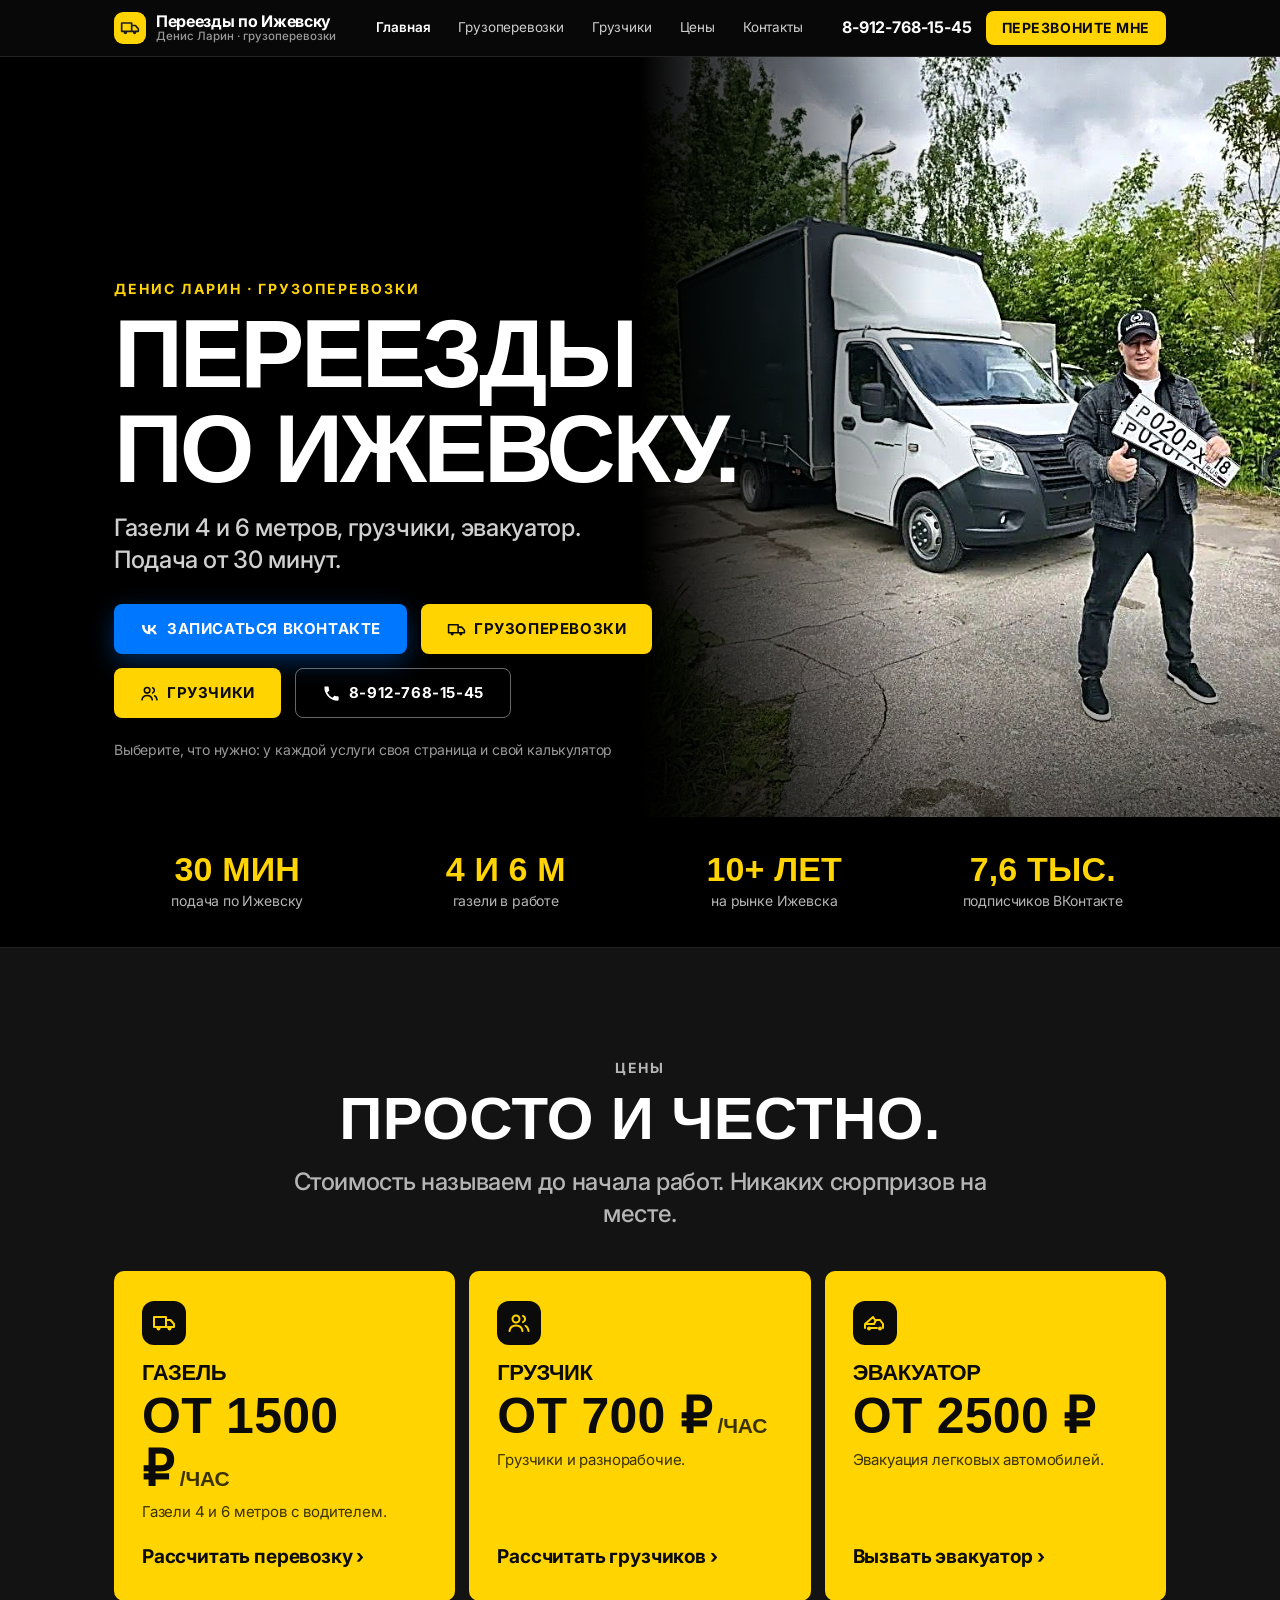
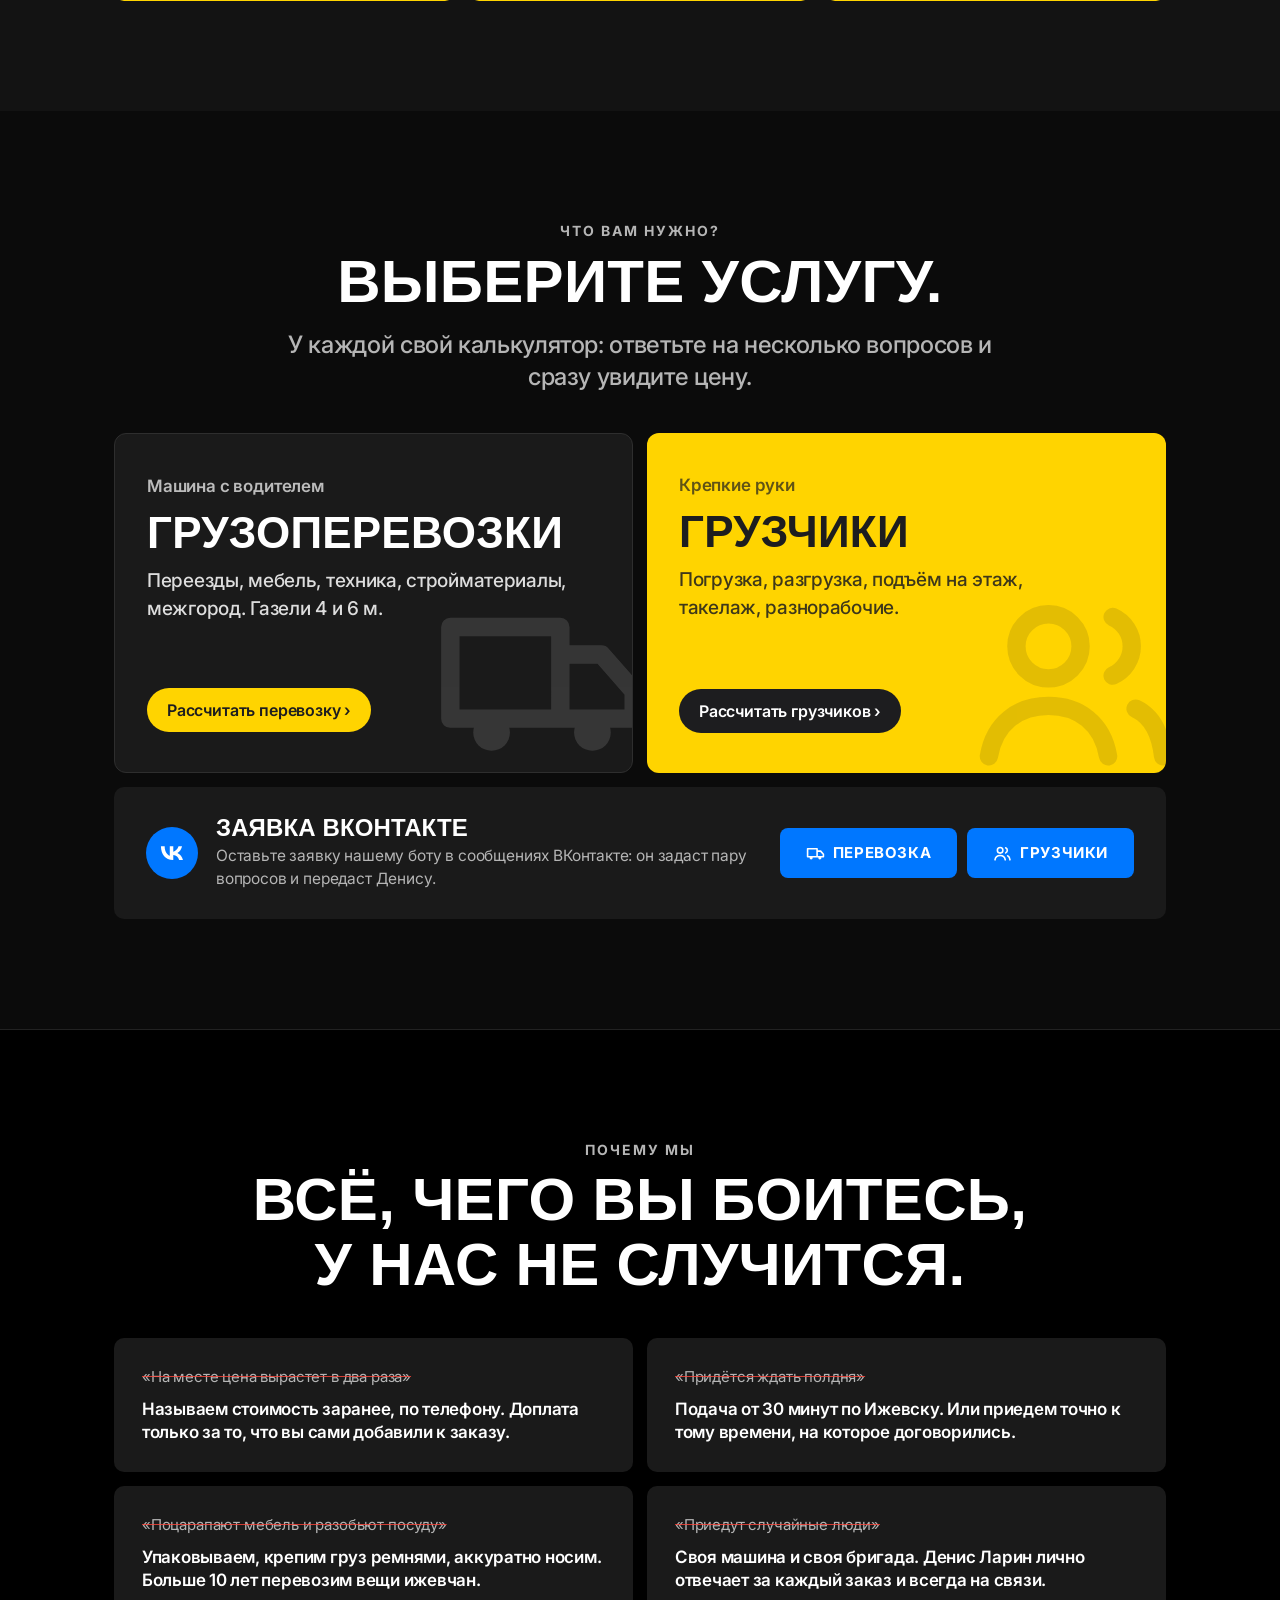
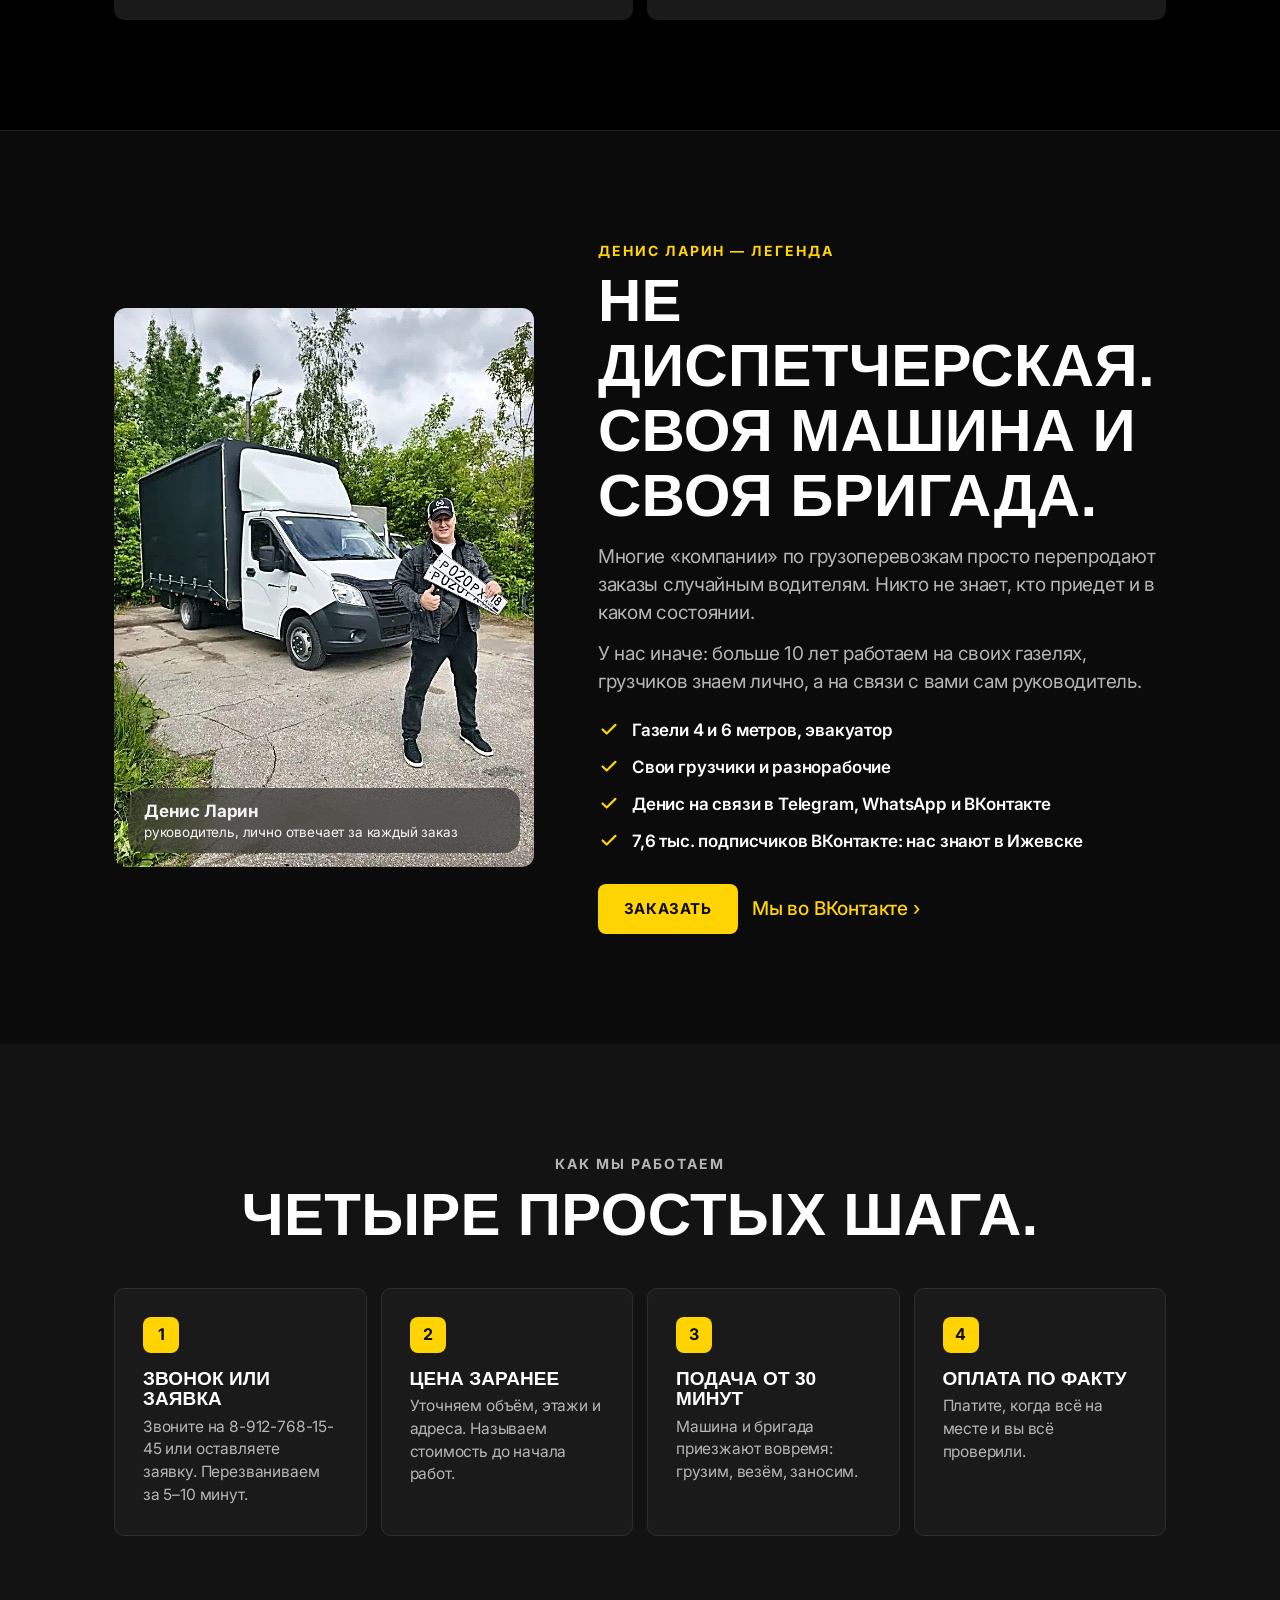
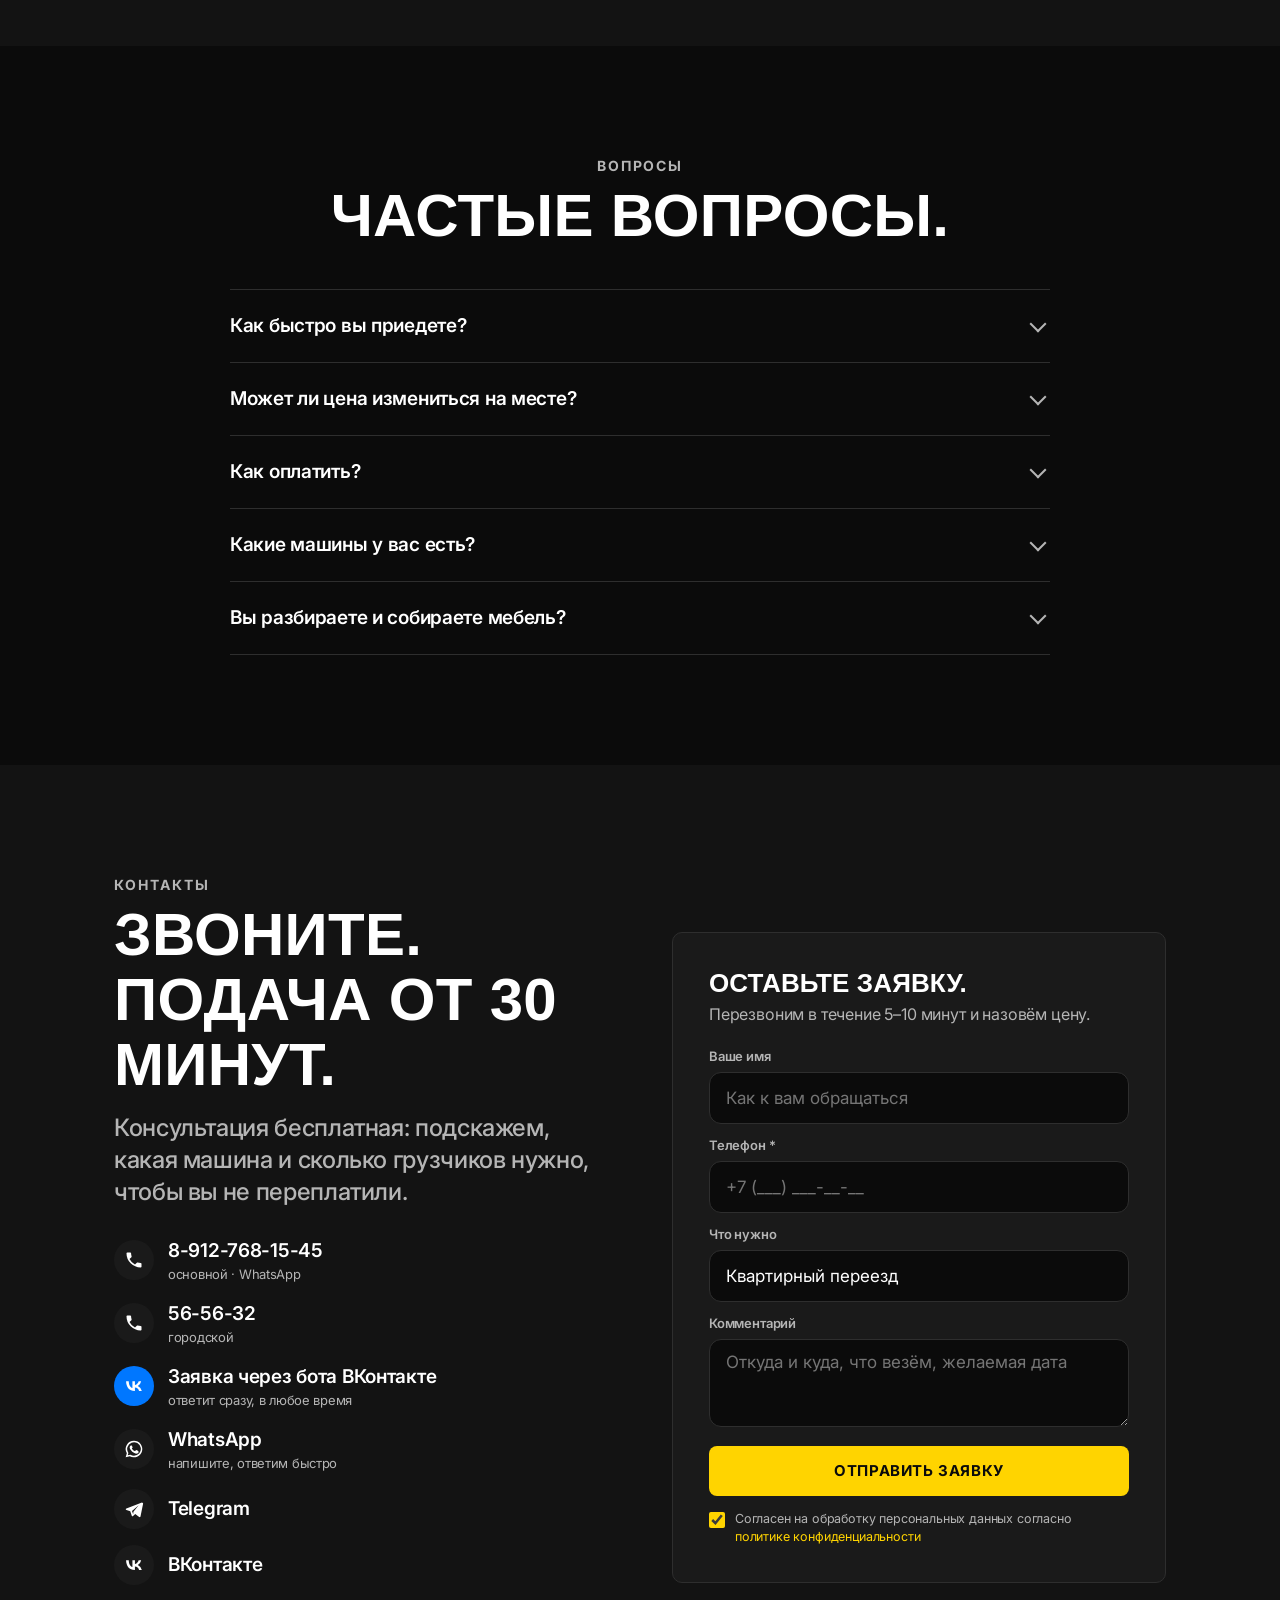
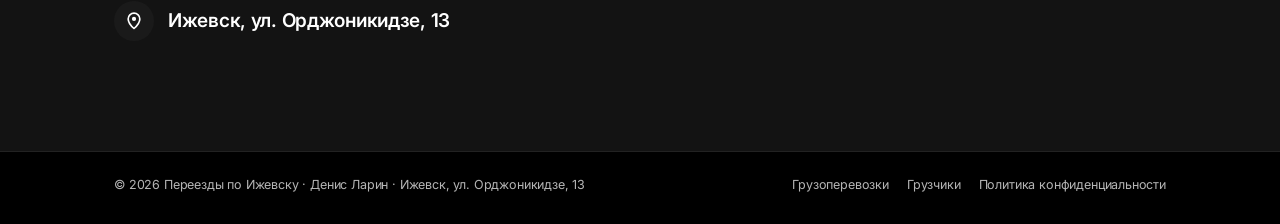
==== commit dc1bcae2: "Make VK bot the primary CTA on every hero, auto-expand floating widget 'Записаться ВКонтакте' is now" ====
--- a/gruzchiki/index.html
+++ b/gruzchiki/index.html
@@ -71,6 +71,7 @@
       <h1>Переезды<br>по Ижевску.</h1>
       <p class="lead-text">Газели 4 и 6 метров, грузчики, эвакуатор.<br>Подача от 30 минут.</p>
       <div class="cta-row">
+      <a class="btn btn-vkb js-bot" data-bot="site" data-goal="messenger_click" href="https://vk.ru/denislarin30" target="_blank" rel="noopener"><svg><use href="#i-vk"/></svg> Записаться ВКонтакте</a>
       <a class="btn btn-accent" href="perevozki.html"><svg><use href="#i-truck"/></svg> Грузоперевозки</a>
       <a class="btn btn-accent" href="gruzchiki.html"><svg><use href="#i-people"/></svg> Грузчики</a>
         <a class="btn btn-ghost js-tel" href="tel:+79127681545" data-goal="phone_click"><svg><use href="#i-phone"/></svg> <span data-cfg="phone">8-912-768-15-45</span></a>
--- a/gruzchiki/assets/style.css
+++ b/gruzchiki/assets/style.css
@@ -368,6 +368,7 @@
 /* Бот ВКонтакте */
 .btn-vkb{background:#0077FF;color:#fff}
 .btn-vkb:hover{background:#0066DD}
+.hero .btn-vkb{box-shadow:0 8px 24px rgba(0,119,255,.35)}
 .tg-line{display:flex;align-items:center;justify-content:center;gap:10px;margin-top:18px;font-weight:600;font-size:16px}
 .tg-line svg{width:22px;height:22px;color:#0077FF}
 .tg-strip{display:flex;flex-wrap:wrap;align-items:center;justify-content:space-between;gap:20px;background:var(--card);border-radius:var(--radius);padding:28px 32px;margin-top:14px}
